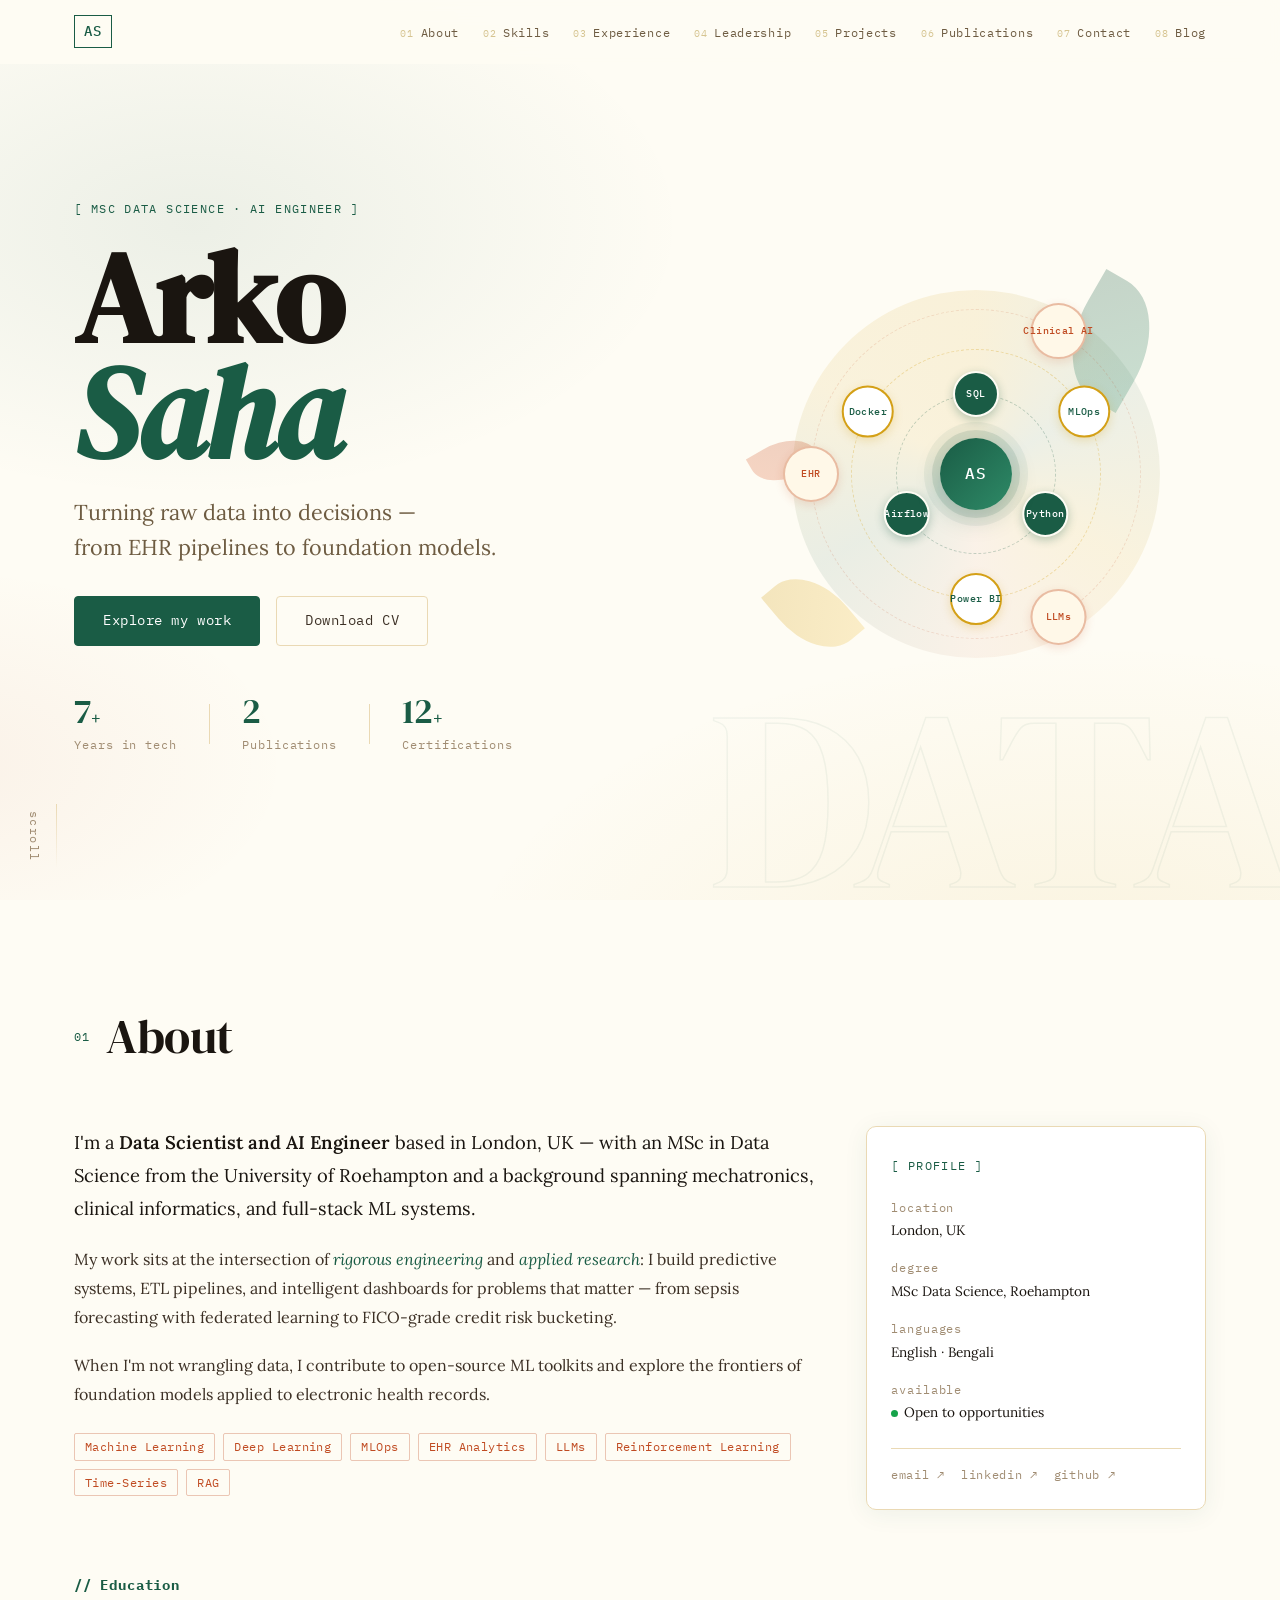
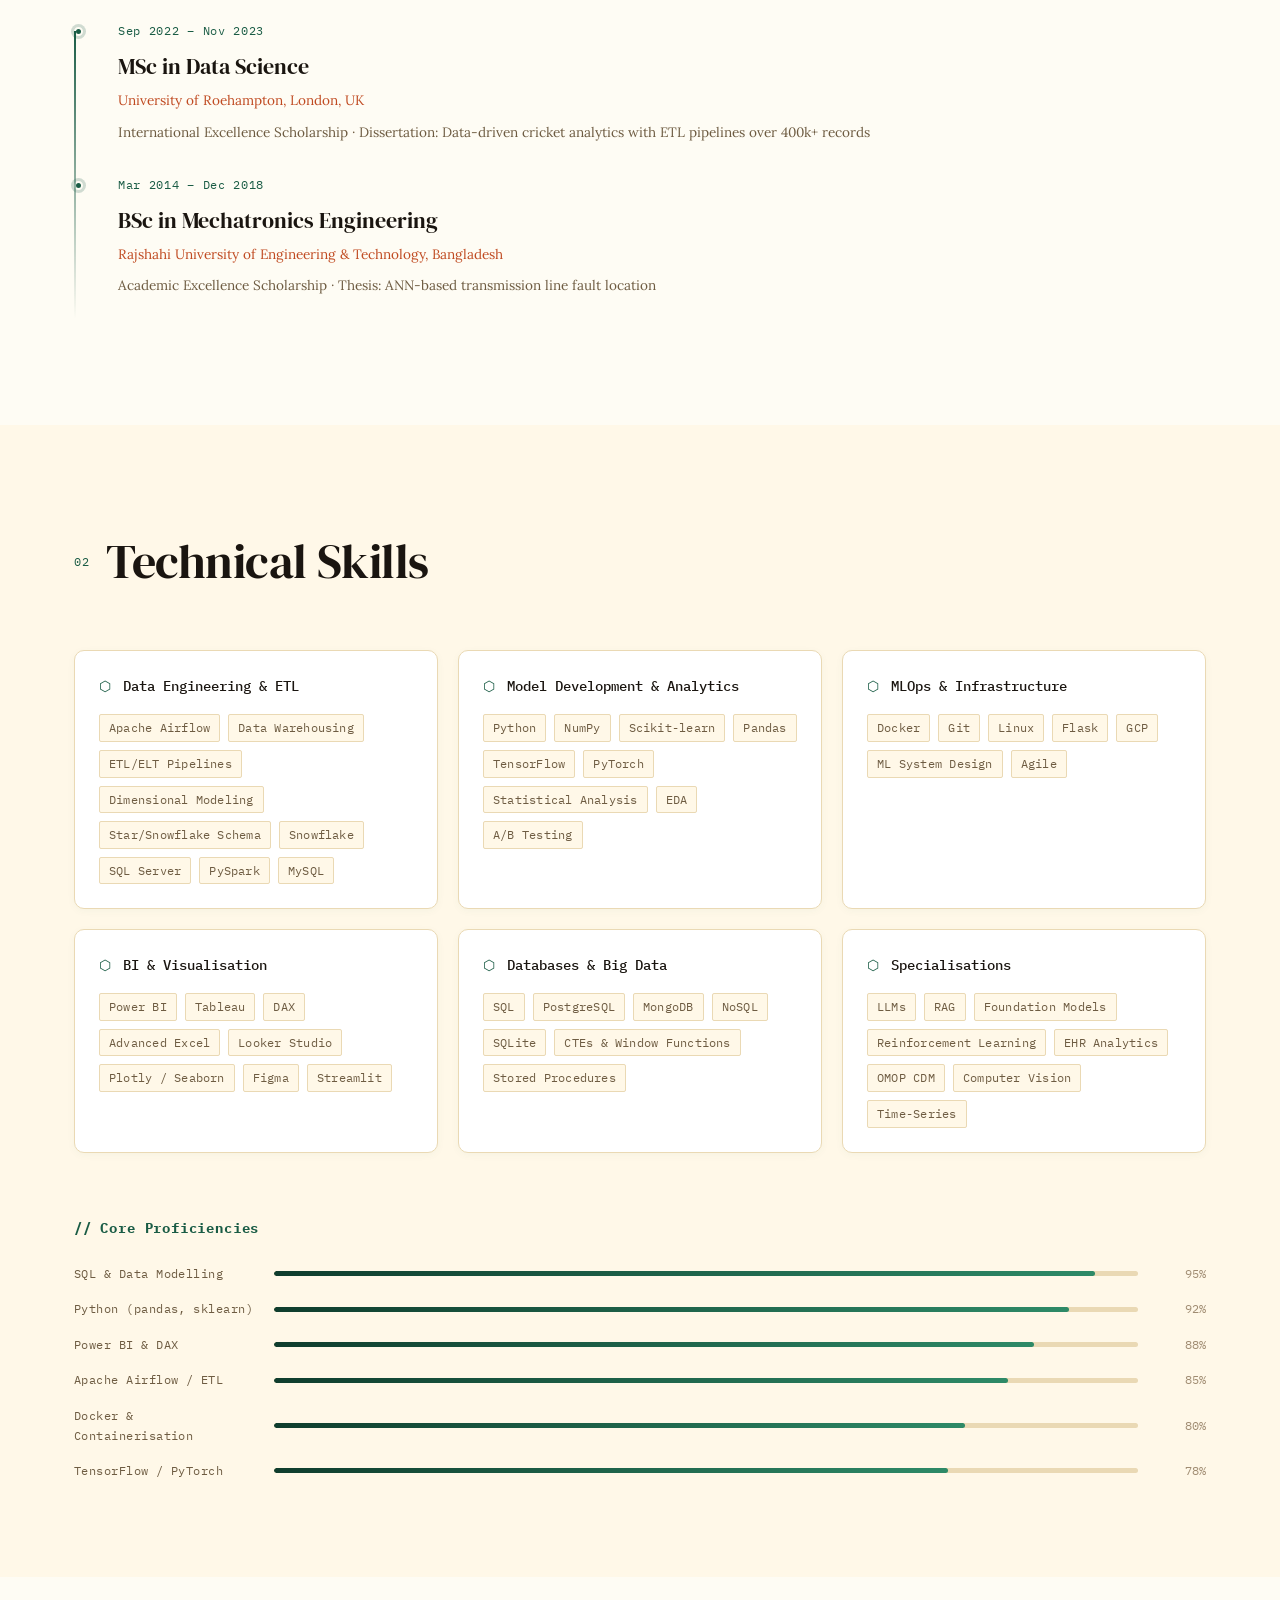
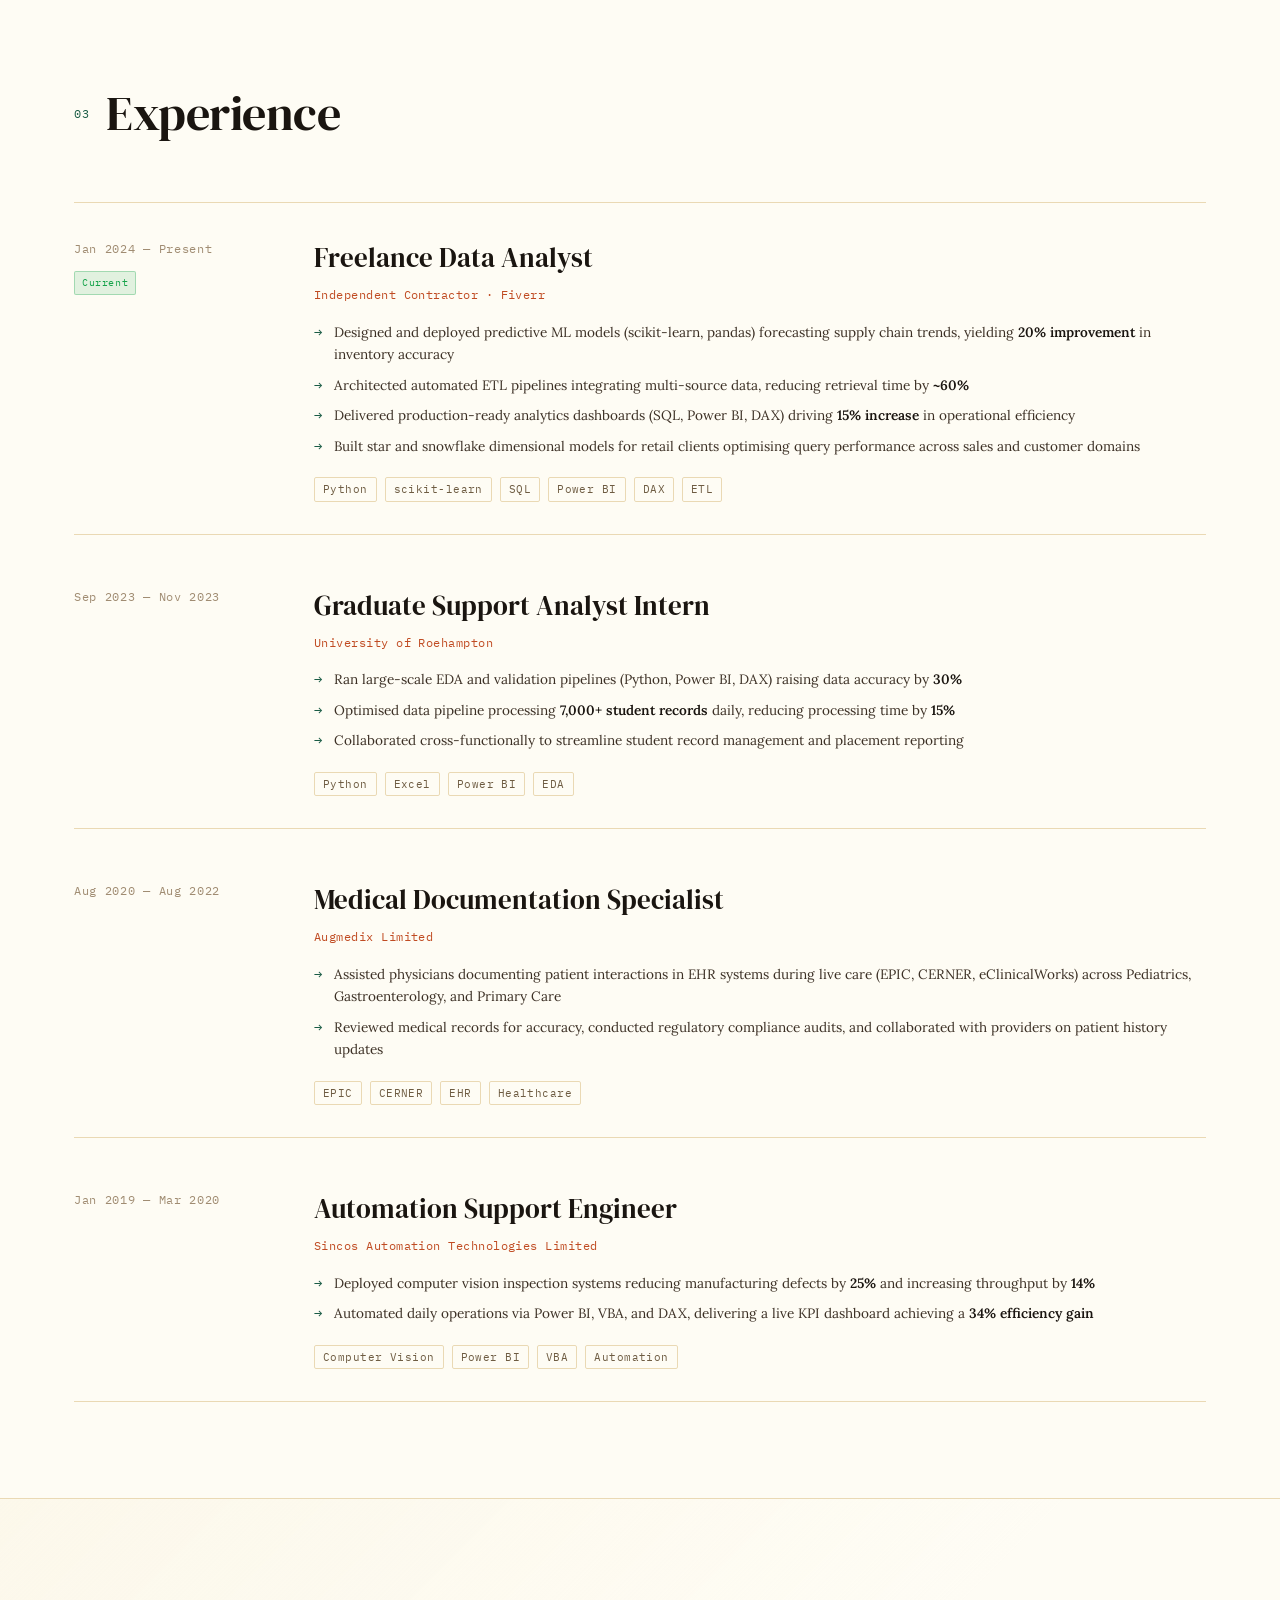
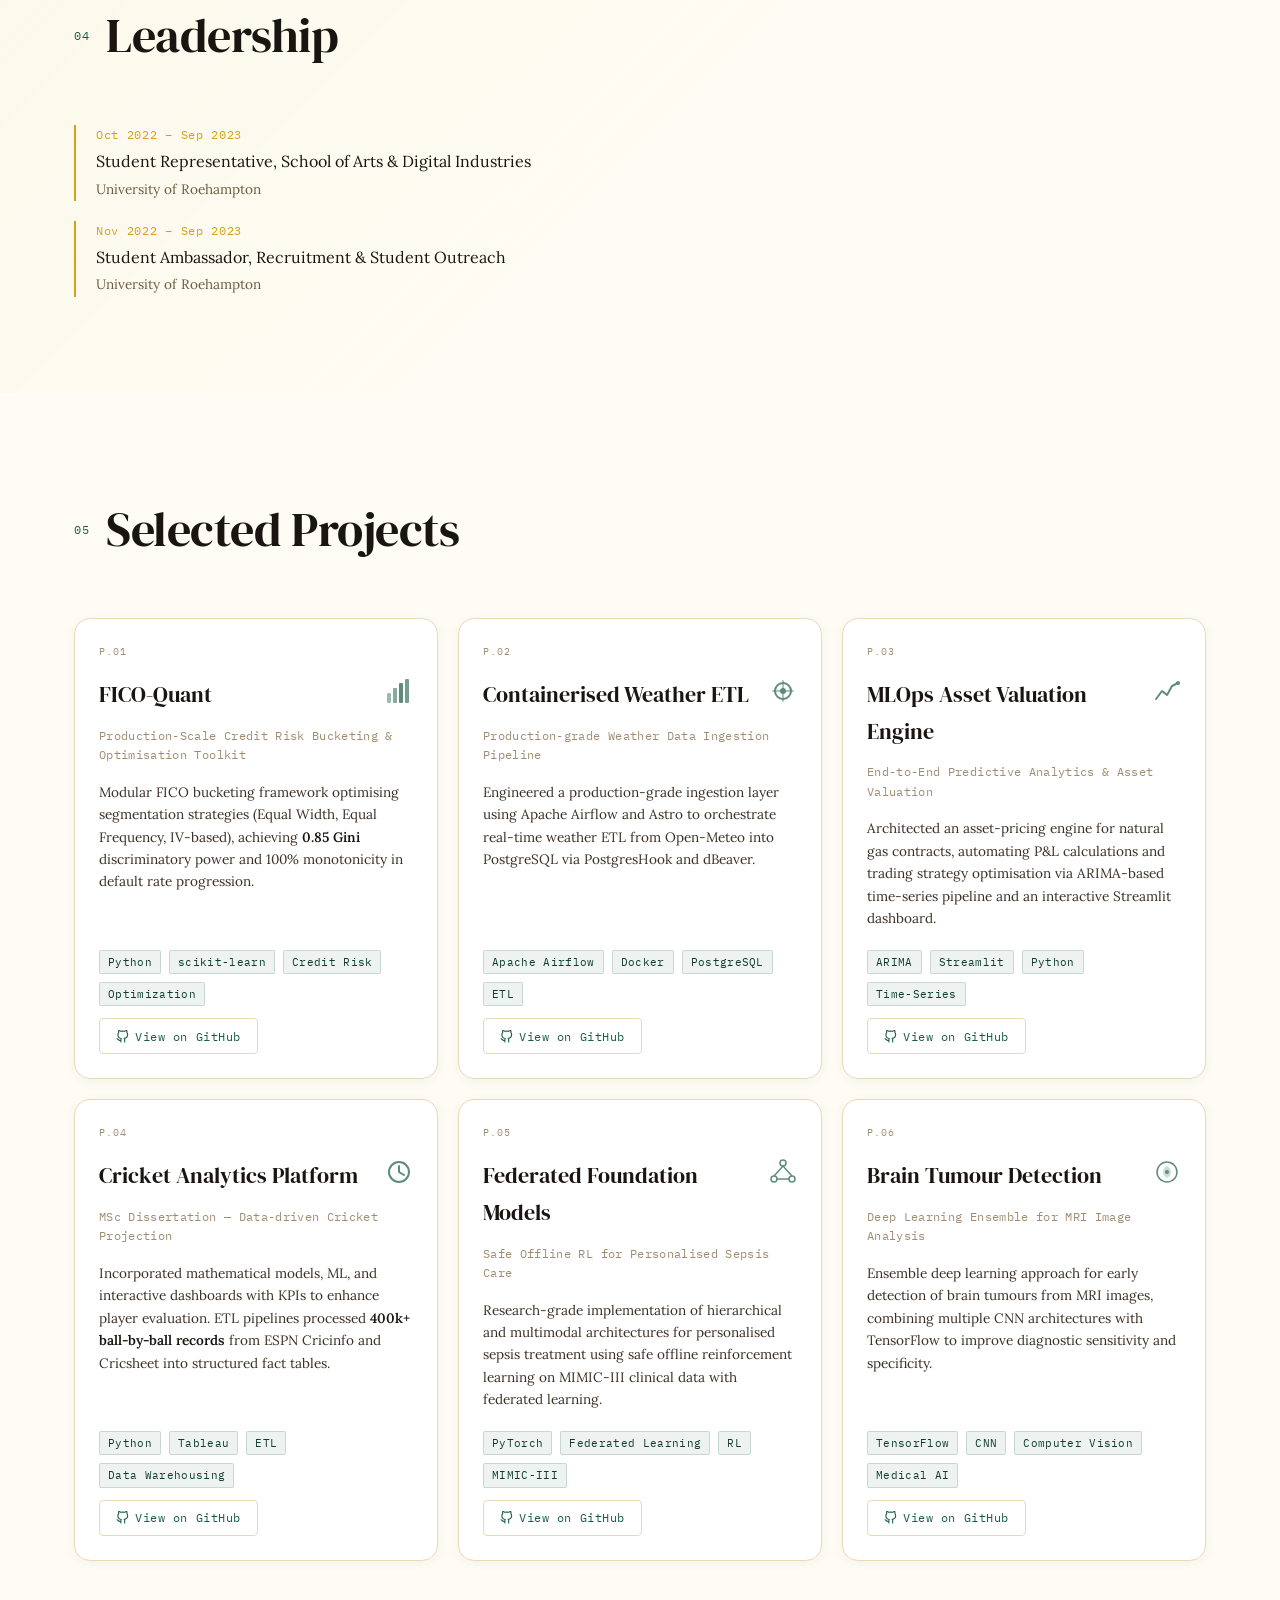
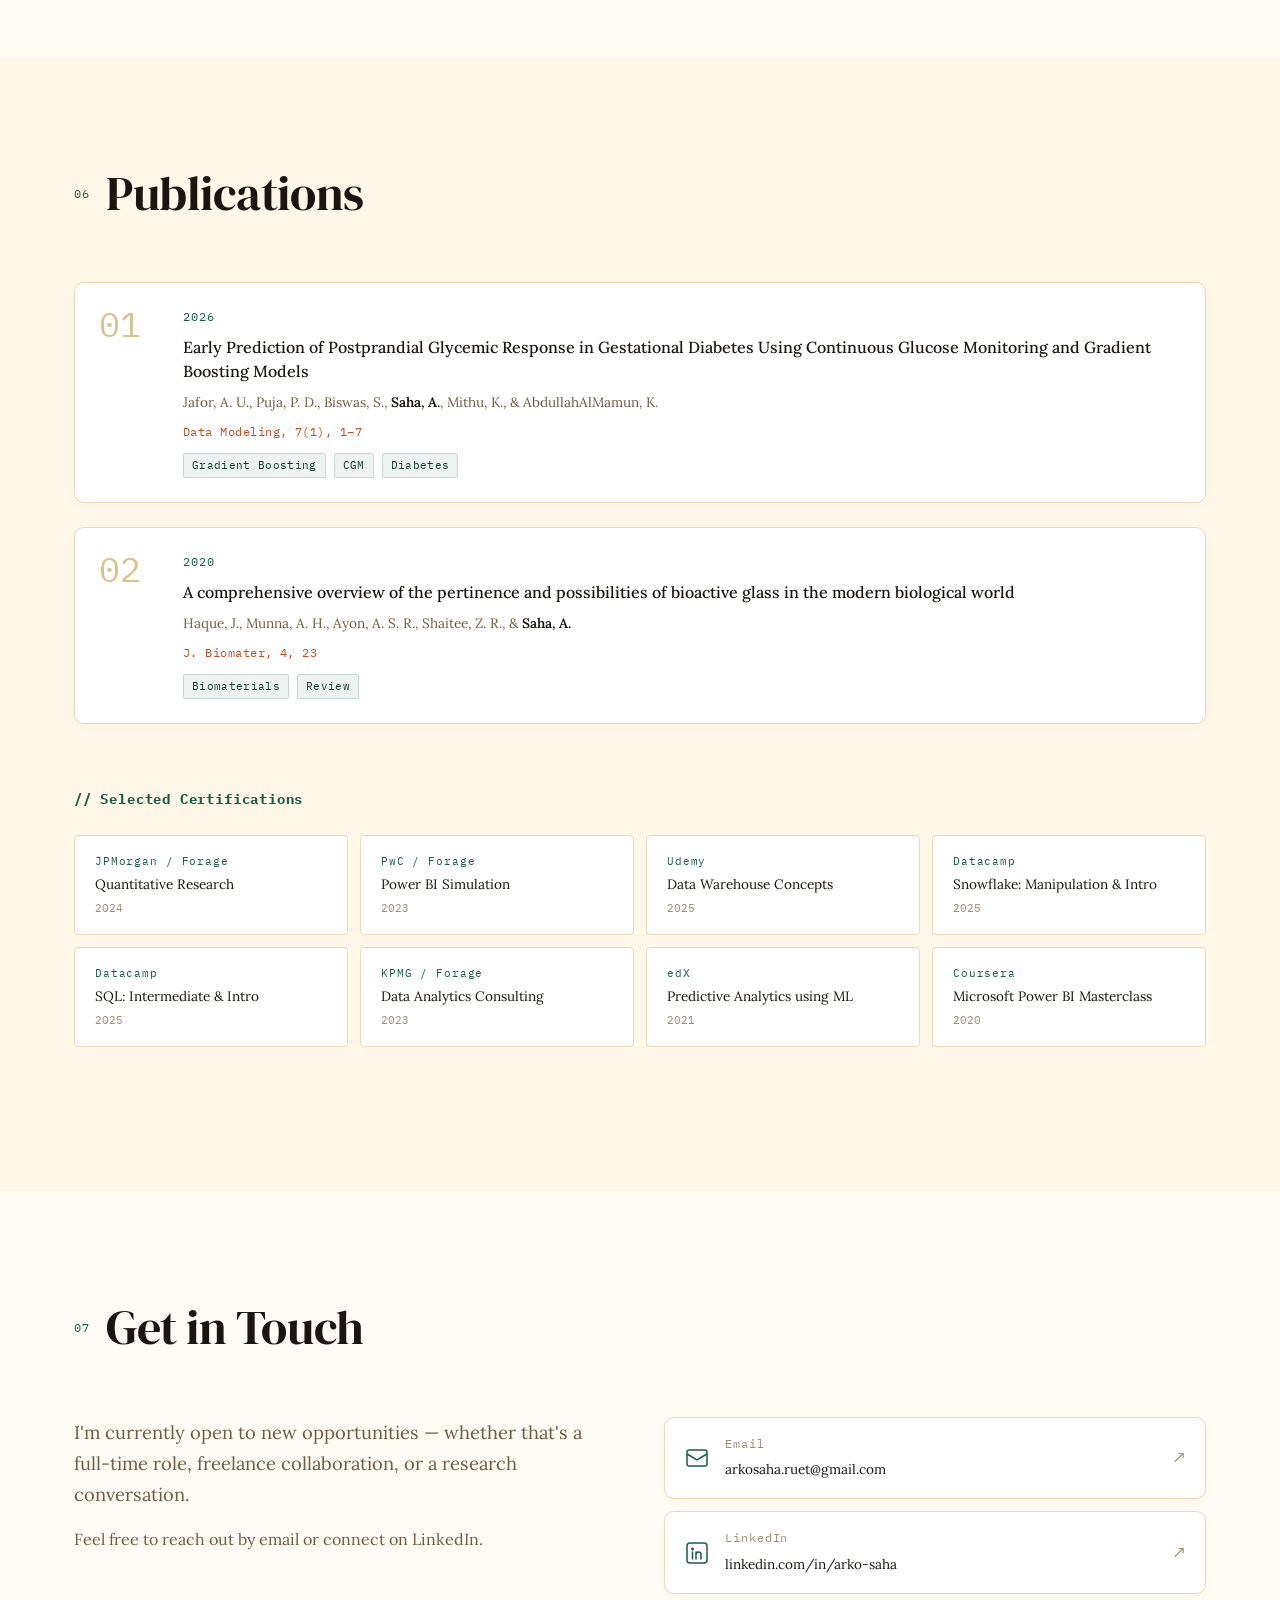
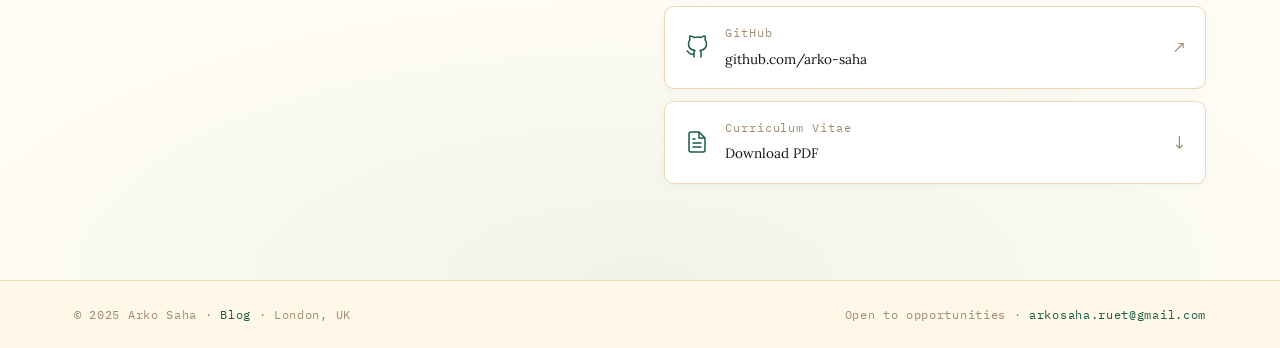
==== index.html @ a5cda3fd "Initial portfolio commit" ====
<!DOCTYPE html>
<html lang="en">
<head>
  <meta charset="UTF-8" />
  <meta name="viewport" content="width=device-width, initial-scale=1.0" />
  <title>Arko Saha — Data Scientist & AI Engineer</title>
  <meta name="description" content="Portfolio of Arko Saha — Data Scientist and AI Engineer specialising in Machine Learning, Deep Learning, Computer Vision, Quantitative Analysis, MLOps, Sports Analytics, and Clinical Data Analytics." />

  <!-- Fonts -->
  <link rel="preconnect" href="https://fonts.googleapis.com" />
  <link rel="preconnect" href="https://fonts.gstatic.com" crossorigin />
  <link href="https://fonts.googleapis.com/css2?family=DM+Serif+Display:ital@0;1&family=IBM+Plex+Mono:wght@300;400;500&family=Lora:ital,wght@0,400;0,500;1,400&display=swap" rel="stylesheet" />

  <link rel="stylesheet" href="style.css" />
</head>
<body>

  <!-- ═══════════════════════════ CURSOR GLOW ═══════════════════════════ -->
  <div class="cursor-glow" id="cursorGlow"></div>

  <!-- ═══════════════════════════ GRID OVERLAY ════════════════════════ -->
  <div class="grid-overlay" aria-hidden="true"></div>

  <!-- ═══════════════════════════ NAV ══════════════════════════════════ -->
  <nav class="nav" id="nav" role="navigation" aria-label="Main navigation">
    <div class="nav-inner">
      <a href="#hero" class="nav-logo" aria-label="Home">
        <span class="nav-logo-monogram">AS</span>
      </a>
      <ul class="nav-links" role="list">
        <li><a href="#about" class="nav-link" data-index="01">About</a></li>
        <li><a href="#skills" class="nav-link" data-index="02">Skills</a></li>
        <li><a href="#experience" class="nav-link" data-index="03">Experience</a></li>
        <li><a href="#leadership" class="nav-link" data-index="04">Leadership</a></li>
        <li><a href="#projects" class="nav-link" data-index="05">Projects</a></li>
        <li><a href="#publications" class="nav-link" data-index="06">Publications</a></li>
        <li><a href="#contact" class="nav-link" data-index="07">Contact</a></li>
        <li><a href="blog.html" class="nav-link" data-index="08">Blog</a></li>
      </ul>
      <button class="nav-toggle" id="navToggle" aria-label="Toggle navigation" aria-expanded="false">
        <span></span><span></span><span></span>
      </button>
    </div>
  </nav>

  <!-- Mobile nav drawer -->
  <div class="nav-drawer" id="navDrawer" aria-hidden="true">
    <ul role="list">
      <li><a href="#about" class="drawer-link">01 — About</a></li>
      <li><a href="#skills" class="drawer-link">02 — Skills</a></li>
      <li><a href="#experience" class="drawer-link">03 — Experience</a></li>
      <li><a href="#leadership" class="drawer-link">04 — Leadership</a></li>
      <li><a href="#projects" class="drawer-link">05 — Projects</a></li>
      <li><a href="#publications" class="drawer-link">06 — Publications</a></li>
      <li><a href="#contact" class="drawer-link">07 — Contact</a></li>
      <li><a href="blog.html" class="drawer-link">08 — Blog</a></li>
    </ul>
  </div>

  <main id="main-content">

    <!-- ═══════════════════════════ HERO ════════════════════════════════ -->
    <section id="hero" class="hero" aria-label="Introduction">
      <div class="hero-bg-text" aria-hidden="true">DATA</div>

      <div class="hero-content">

        <!-- LEFT: text content -->
        <div class="hero-left">
          <div class="hero-label reveal-up" style="animation-delay:.1s">
            <span class="mono label-tag">[ MSc Data Science · AI Engineer ]</span>
          </div>

          <h1 class="hero-name reveal-up" style="animation-delay:.25s">
            Arko<br /><em>Saha</em>
          </h1>

          <p class="hero-tagline reveal-up" style="animation-delay:.4s">
            Turning raw data into decisions &mdash; <br class="br-md"/>
            from EHR pipelines to foundation models.
          </p>

          <div class="hero-cta reveal-up" style="animation-delay:.55s">
            <a href="#about" class="btn btn-primary">Explore my work</a>
            <a href="CV_Arko_Saha.pdf" class="btn btn-ghost" target="_blank" rel="noopener">Download CV</a>
          </div>

          <div class="hero-stats reveal-up" style="animation-delay:.7s" aria-label="Key stats">
            <div class="hero-stat">
              <span class="stat-num" data-target="7">0</span><span class="stat-unit">+</span>
              <span class="stat-label">Years in tech</span>
            </div>
            <div class="hero-stat-divider" aria-hidden="true"></div>
            <div class="hero-stat">
              <span class="stat-num" data-target="2">0</span>
              <span class="stat-label">Publications</span>
            </div>
            <div class="hero-stat-divider" aria-hidden="true"></div>
            <div class="hero-stat">
              <span class="stat-num" data-target="12">0</span><span class="stat-unit">+</span>
              <span class="stat-label">Certifications</span>
            </div>
          </div>
        </div><!-- /hero-left -->

        <!-- RIGHT: solarpunk orbital skill visualization -->
        <div class="hero-visual reveal-up" style="animation-delay:.5s" aria-hidden="true">
          <!-- Organic leaf decorations -->
          <div class="hero-leaf hero-leaf-1"></div>
          <div class="hero-leaf hero-leaf-2"></div>
          <div class="hero-leaf hero-leaf-3"></div>

          <div class="orbital-system">
            <!-- Center -->
            <div class="orbital-center">AS</div>

            <!-- Ring 1: Core tools — green nodes -->
            <div class="orbit-ring orbit-ring-1">
              <!-- Node at 0deg (top) -->
              <div class="orbit-node-wrap" style="transform:rotate(0deg)">
                <div class="orbit-node" style="transform:translate(-23px,-103px) rotate(0deg)">SQL</div>
              </div>
              <!-- Node at 120deg -->
              <div class="orbit-node-wrap" style="transform:rotate(120deg)">
                <div class="orbit-node" style="transform:translate(-23px,-103px) rotate(-120deg)">Python</div>
              </div>
              <!-- Node at 240deg -->
              <div class="orbit-node-wrap" style="transform:rotate(240deg)">
                <div class="orbit-node" style="transform:translate(-23px,-103px) rotate(-240deg)">Airflow</div>
              </div>
            </div>

            <!-- Ring 2: MLOps + BI — gold nodes -->
            <div class="orbit-ring orbit-ring-2">
              <div class="orbit-node-wrap" style="transform:rotate(60deg)">
                <div class="orbit-node" style="transform:translate(-26px,-151px) rotate(-60deg)">MLOps</div>
              </div>
              <div class="orbit-node-wrap" style="transform:rotate(180deg)">
                <div class="orbit-node" style="transform:translate(-26px,-151px) rotate(-180deg)">Power BI</div>
              </div>
              <div class="orbit-node-wrap" style="transform:rotate(300deg)">
                <div class="orbit-node" style="transform:translate(-26px,-151px) rotate(-300deg)">Docker</div>
              </div>
            </div>

            <!-- Ring 3: Specialisms — sienna nodes -->
            <div class="orbit-ring orbit-ring-3">
              <div class="orbit-node-wrap" style="transform:rotate(30deg)">
                <div class="orbit-node" style="transform:translate(-28px,-193px) rotate(-30deg)">Clinical AI</div>
              </div>
              <div class="orbit-node-wrap" style="transform:rotate(150deg)">
                <div class="orbit-node" style="transform:translate(-28px,-193px) rotate(-150deg)">LLMs</div>
              </div>
              <div class="orbit-node-wrap" style="transform:rotate(270deg)">
                <div class="orbit-node" style="transform:translate(-28px,-193px) rotate(-270deg)">EHR</div>
              </div>
            </div>
          </div><!-- /orbital-system -->
        </div><!-- /hero-visual -->

      </div><!-- /hero-content -->

      <div class="hero-scroll-hint" aria-hidden="true">
        <span class="mono">scroll</span>
        <div class="scroll-line"></div>
      </div>
    </section>

    <!-- ═══════════════════════════ ABOUT ═══════════════════════════════ -->
    <section id="about" class="section about-section" aria-labelledby="about-heading">
      <div class="container">
        <div class="section-header">
          <span class="mono section-num">01</span>
          <h2 id="about-heading" class="section-title">About</h2>
          <div class="section-rule" aria-hidden="true"></div>
        </div>

        <div class="about-grid">
          <div class="about-text">
            <p class="about-lead reveal-up">
              I'm a <strong>Data Scientist and AI Engineer</strong> based in London, UK — 
              with an MSc in Data Science from the University of Roehampton and 
              a background spanning mechatronics, clinical informatics, and full-stack ML systems.
            </p>
            <p class="reveal-up" style="animation-delay:.1s">
              My work sits at the intersection of <em>rigorous engineering</em> and 
              <em>applied research</em>: I build predictive systems, ETL pipelines, and 
              intelligent dashboards for problems that matter — from sepsis forecasting 
              with federated learning to FICO-grade credit risk bucketing.
            </p>
            <p class="reveal-up" style="animation-delay:.2s">
              When I'm not wrangling data, I contribute to open-source ML toolkits 
              and explore the frontiers of foundation models applied to electronic health records.
            </p>

            <div class="about-badges reveal-up" style="animation-delay:.3s">
              <span class="badge">Machine Learning</span>
              <span class="badge">Deep Learning</span>
              <span class="badge">MLOps</span>
              <span class="badge">EHR Analytics</span>
              <span class="badge">LLMs</span>
              <span class="badge">Reinforcement Learning</span>
              <span class="badge">Time-Series</span>
              <span class="badge">RAG</span>
            </div>
          </div>

          <div class="about-card reveal-up" style="animation-delay:.15s">
            <div class="about-card-header">
              <span class="mono label-tag">[ profile ]</span>
            </div>
            <ul class="about-details" role="list">
              <li>
                <span class="mono detail-key">location</span>
                <span class="detail-val">London, UK</span>
              </li>
              <li>
                <span class="mono detail-key">degree</span>
                <span class="detail-val">MSc Data Science, Roehampton</span>
              </li>
              <li>
                <span class="mono detail-key">languages</span>
                <span class="detail-val">English · Bengali</span>
              </li>
              <li>
                <span class="mono detail-key">available</span>
                <span class="detail-val available-dot">Open to opportunities</span>
              </li>
            </ul>
            <div class="about-card-links">
              <a href="mailto:arkosaha.ruet@gmail.com" class="card-link mono" aria-label="Email Arko">email ↗</a>
              <a href="https://linkedin.com/in/arko-saha-ds" class="card-link mono" target="_blank" rel="noopener" aria-label="LinkedIn profile">linkedin ↗</a>
              <a href="https://github.com/arko-saha" class="card-link mono" target="_blank" rel="noopener" aria-label="GitHub profile">github ↗</a>
            </div>
          </div>
        </div>

        <!-- Education timeline -->
        <div class="edu-block reveal-up" style="animation-delay:.2s">
          <h3 class="subsection-title mono">// Education</h3>
          <div class="timeline">
            <div class="timeline-item">
              <div class="timeline-dot" aria-hidden="true"></div>
              <div class="timeline-content">
                <span class="timeline-date mono">Sep 2022 – Nov 2023</span>
                <h4 class="timeline-role">MSc in Data Science</h4>
                <p class="timeline-org">University of Roehampton, London, UK</p>
                <p class="timeline-note">International Excellence Scholarship · Dissertation: Data-driven cricket analytics with ETL pipelines over 400k+ records</p>
              </div>
            </div>
            <div class="timeline-item">
              <div class="timeline-dot" aria-hidden="true"></div>
              <div class="timeline-content">
                <span class="timeline-date mono">Mar 2014 – Dec 2018</span>
                <h4 class="timeline-role">BSc in Mechatronics Engineering</h4>
                <p class="timeline-org">Rajshahi University of Engineering & Technology, Bangladesh</p>
                <p class="timeline-note">Academic Excellence Scholarship · Thesis: ANN-based transmission line fault location</p>
              </div>
            </div>
          </div>
        </div>
      </div>
    </section>

    <!-- ═══════════════════════════ SKILLS ══════════════════════════════ -->
    <section id="skills" class="section skills-section" aria-labelledby="skills-heading">
      <div class="container">
        <div class="section-header">
          <span class="mono section-num">02</span>
          <h2 id="skills-heading" class="section-title">Technical Skills</h2>
          <div class="section-rule" aria-hidden="true"></div>
        </div>

        <div class="skills-grid">
          <div class="skill-category reveal-up" style="animation-delay:.05s">
            <h3 class="skill-cat-title">
              <span class="skill-cat-icon" aria-hidden="true">⬡</span>
              Data Engineering & ETL
            </h3>
            <div class="skill-tags">
              <span class="skill-tag">Apache Airflow</span>
              <span class="skill-tag">Data Warehousing</span>
              <span class="skill-tag">ETL/ELT Pipelines</span>
              <span class="skill-tag">Dimensional Modeling</span>
              <span class="skill-tag">Star/Snowflake Schema</span>
              <span class="skill-tag">Snowflake</span>
              <span class="skill-tag">SQL Server</span>
              <span class="skill-tag">PySpark</span>
              <span class="skill-tag">MySQL</span>
            </div>
          </div>

          <div class="skill-category reveal-up" style="animation-delay:.1s">
            <h3 class="skill-cat-title">
              <span class="skill-cat-icon" aria-hidden="true">⬡</span>
              Model Development & Analytics
            </h3>
            <div class="skill-tags">
              <span class="skill-tag">Python</span>
              <span class="skill-tag">NumPy</span>
              <span class="skill-tag">Scikit-learn</span>
              <span class="skill-tag">Pandas</span>
              <span class="skill-tag">TensorFlow</span>
              <span class="skill-tag">PyTorch</span>
              <span class="skill-tag">Statistical Analysis</span>
              <span class="skill-tag">EDA</span>
              <span class="skill-tag">A/B Testing</span>
            </div>
          </div>

          <div class="skill-category reveal-up" style="animation-delay:.15s">
            <h3 class="skill-cat-title">
              <span class="skill-cat-icon" aria-hidden="true">⬡</span>
              MLOps & Infrastructure
            </h3>
            <div class="skill-tags">
              <span class="skill-tag">Docker</span>
              <span class="skill-tag">Git</span>
              <span class="skill-tag">Linux</span>
              <span class="skill-tag">Flask</span>
              <span class="skill-tag">GCP</span>
              <span class="skill-tag">ML System Design</span>
              <span class="skill-tag">Agile</span>
            </div>
          </div>

          <div class="skill-category reveal-up" style="animation-delay:.2s">
            <h3 class="skill-cat-title">
              <span class="skill-cat-icon" aria-hidden="true">⬡</span>
              BI & Visualisation
            </h3>
            <div class="skill-tags">
              <span class="skill-tag">Power BI</span>
              <span class="skill-tag">Tableau</span>
              <span class="skill-tag">DAX</span>
              <span class="skill-tag">Advanced Excel</span>
              <span class="skill-tag">Looker Studio</span>
              <span class="skill-tag">Plotly / Seaborn</span>
              <span class="skill-tag">Figma</span>
              <span class="skill-tag">Streamlit</span>
            </div>
          </div>

          <div class="skill-category reveal-up" style="animation-delay:.25s">
            <h3 class="skill-cat-title">
              <span class="skill-cat-icon" aria-hidden="true">⬡</span>
              Databases & Big Data
            </h3>
            <div class="skill-tags">
              <span class="skill-tag">SQL</span>
              <span class="skill-tag">PostgreSQL</span>
              <span class="skill-tag">MongoDB</span>
              <span class="skill-tag">NoSQL</span>
              <span class="skill-tag">SQLite</span>
              <span class="skill-tag">CTEs & Window Functions</span>
              <span class="skill-tag">Stored Procedures</span>
            </div>
          </div>

          <div class="skill-category reveal-up" style="animation-delay:.3s">
            <h3 class="skill-cat-title">
              <span class="skill-cat-icon" aria-hidden="true">⬡</span>
              Specialisations
            </h3>
            <div class="skill-tags">
              <span class="skill-tag">LLMs</span>
              <span class="skill-tag">RAG</span>
              <span class="skill-tag">Foundation Models</span>
              <span class="skill-tag">Reinforcement Learning</span>
              <span class="skill-tag">EHR Analytics</span>
              <span class="skill-tag">OMOP CDM</span>
              <span class="skill-tag">Computer Vision</span>
              <span class="skill-tag">Time-Series</span>
            </div>
          </div>
        </div>

        <!-- Proficiency bars -->
        <div class="proficiency-block reveal-up" style="animation-delay:.2s">
          <h3 class="subsection-title mono">// Core Proficiencies</h3>
          <div class="bars">
            <div class="bar-row">
              <span class="bar-label mono">SQL &amp; Data Modelling</span>
              <div class="bar-track" role="progressbar" aria-valuenow="95" aria-valuemin="0" aria-valuemax="100" aria-label="SQL proficiency 95%">
                <div class="bar-fill" data-width="95"></div>
              </div>
              <span class="bar-pct mono">95%</span>
            </div>
            <div class="bar-row">
              <span class="bar-label mono">Python (pandas, sklearn)</span>
              <div class="bar-track" role="progressbar" aria-valuenow="92" aria-valuemin="0" aria-valuemax="100" aria-label="Python proficiency 92%">
                <div class="bar-fill" data-width="92"></div>
              </div>
              <span class="bar-pct mono">92%</span>
            </div>
            <div class="bar-row">
              <span class="bar-label mono">Power BI &amp; DAX</span>
              <div class="bar-track" role="progressbar" aria-valuenow="88" aria-valuemin="0" aria-valuemax="100" aria-label="Power BI proficiency 88%">
                <div class="bar-fill" data-width="88"></div>
              </div>
              <span class="bar-pct mono">88%</span>
            </div>
            <div class="bar-row">
              <span class="bar-label mono">Apache Airflow / ETL</span>
              <div class="bar-track" role="progressbar" aria-valuenow="85" aria-valuemin="0" aria-valuemax="100" aria-label="Apache Airflow proficiency 85%">
                <div class="bar-fill" data-width="85"></div>
              </div>
              <span class="bar-pct mono">85%</span>
            </div>
            <div class="bar-row">
              <span class="bar-label mono">Docker &amp; Containerisation</span>
              <div class="bar-track" role="progressbar" aria-valuenow="80" aria-valuemin="0" aria-valuemax="100" aria-label="Docker proficiency 80%">
                <div class="bar-fill" data-width="80"></div>
              </div>
              <span class="bar-pct mono">80%</span>
            </div>
            <div class="bar-row">
              <span class="bar-label mono">TensorFlow / PyTorch</span>
              <div class="bar-track" role="progressbar" aria-valuenow="78" aria-valuemin="0" aria-valuemax="100" aria-label="TensorFlow/PyTorch proficiency 78%">
                <div class="bar-fill" data-width="78"></div>
              </div>
              <span class="bar-pct mono">78%</span>
            </div>
          </div>
        </div>
      </div>
    </section>

    <!-- ═══════════════════════════ EXPERIENCE ══════════════════════════ -->
    <section id="experience" class="section experience-section" aria-labelledby="experience-heading">
      <div class="container">
        <div class="section-header">
          <span class="mono section-num">03</span>
          <h2 id="experience-heading" class="section-title">Experience</h2>
          <div class="section-rule" aria-hidden="true"></div>
        </div>

        <div class="exp-timeline">

          <article class="exp-item reveal-up" style="animation-delay:.05s">
            <div class="exp-meta">
              <span class="exp-date mono">Jan 2024 — Present</span>
              <span class="exp-badge current">Current</span>
            </div>
            <div class="exp-body">
              <h3 class="exp-role">Freelance Data Analyst</h3>
              <p class="exp-org">Independent Contractor · Fiverr</p>
              <ul class="exp-bullets" role="list">
                <li>Designed and deployed predictive ML models (scikit-learn, pandas) forecasting supply chain trends, yielding <strong>20% improvement</strong> in inventory accuracy</li>
                <li>Architected automated ETL pipelines integrating multi-source data, reducing retrieval time by <strong>~60%</strong></li>
                <li>Delivered production-ready analytics dashboards (SQL, Power BI, DAX) driving <strong>15% increase</strong> in operational efficiency</li>
                <li>Built star and snowflake dimensional models for retail clients optimising query performance across sales and customer domains</li>
              </ul>
              <div class="exp-tags">
                <span class="exp-tag">Python</span>
                <span class="exp-tag">scikit-learn</span>
                <span class="exp-tag">SQL</span>
                <span class="exp-tag">Power BI</span>
                <span class="exp-tag">DAX</span>
                <span class="exp-tag">ETL</span>
              </div>
            </div>
          </article>

          <article class="exp-item reveal-up" style="animation-delay:.1s">
            <div class="exp-meta">
              <span class="exp-date mono">Sep 2023 — Nov 2023</span>
            </div>
            <div class="exp-body">
              <h3 class="exp-role">Graduate Support Analyst Intern</h3>
              <p class="exp-org">University of Roehampton</p>
              <ul class="exp-bullets" role="list">
                <li>Ran large-scale EDA and validation pipelines (Python, Power BI, DAX) raising data accuracy by <strong>30%</strong></li>
                <li>Optimised data pipeline processing <strong>7,000+ student records</strong> daily, reducing processing time by <strong>15%</strong></li>
                <li>Collaborated cross-functionally to streamline student record management and placement reporting</li>
              </ul>
              <div class="exp-tags">
                <span class="exp-tag">Python</span>
                <span class="exp-tag">Excel</span>
                <span class="exp-tag">Power BI</span>
                <span class="exp-tag">EDA</span>
              </div>
            </div>
          </article>

          <article class="exp-item reveal-up" style="animation-delay:.15s">
            <div class="exp-meta">
              <span class="exp-date mono">Aug 2020 — Aug 2022</span>
            </div>
            <div class="exp-body">
              <h3 class="exp-role">Medical Documentation Specialist</h3>
              <p class="exp-org">Augmedix Limited</p>
              <ul class="exp-bullets" role="list">
                <li>Assisted physicians documenting patient interactions in EHR systems during live care (EPIC, CERNER, eClinicalWorks) across Pediatrics, Gastroenterology, and Primary Care</li>
                <li>Reviewed medical records for accuracy, conducted regulatory compliance audits, and collaborated with providers on patient history updates</li>
              </ul>
              <div class="exp-tags">
                <span class="exp-tag">EPIC</span>
                <span class="exp-tag">CERNER</span>
                <span class="exp-tag">EHR</span>
                <span class="exp-tag">Healthcare</span>
              </div>
            </div>
          </article>

          <article class="exp-item reveal-up" style="animation-delay:.2s">
            <div class="exp-meta">
              <span class="exp-date mono">Jan 2019 — Mar 2020</span>
            </div>
            <div class="exp-body">
              <h3 class="exp-role">Automation Support Engineer</h3>
              <p class="exp-org">Sincos Automation Technologies Limited</p>
              <ul class="exp-bullets" role="list">
                <li>Deployed computer vision inspection systems reducing manufacturing defects by <strong>25%</strong> and increasing throughput by <strong>14%</strong></li>
                <li>Automated daily operations via Power BI, VBA, and DAX, delivering a live KPI dashboard achieving a <strong>34% efficiency gain</strong></li>
              </ul>
              <div class="exp-tags">
                <span class="exp-tag">Computer Vision</span>
                <span class="exp-tag">Power BI</span>
                <span class="exp-tag">VBA</span>
                <span class="exp-tag">Automation</span>
              </div>
            </div>
          </article>

        </div>
      </div>
    </section>

    <!-- ═══════════════════════════ LEADERSHIP ══════════════════════════ -->
    <section id="leadership" class="section leadership-section" aria-labelledby="leadership-heading">
      <div class="container">
        <div class="section-header">
          <span class="mono section-num">04</span>
          <h2 id="leadership-heading" class="section-title">Leadership</h2>
          <div class="section-rule" aria-hidden="true"></div>
        </div>

        <div class="leadership-items">
          <div class="leadership-item reveal-up" style="animation-delay:.05s">
            <span class="mono ldr-date">Oct 2022 – Sep 2023</span>
            <p class="ldr-role">Student Representative, School of Arts &amp; Digital Industries</p>
            <p class="ldr-org">University of Roehampton</p>
          </div>
          <div class="leadership-item reveal-up" style="animation-delay:.15s">
            <span class="mono ldr-date">Nov 2022 – Sep 2023</span>
            <p class="ldr-role">Student Ambassador, Recruitment &amp; Student Outreach</p>
            <p class="ldr-org">University of Roehampton</p>
          </div>
        </div>
      </div>
    </section>

    <!-- ═══════════════════════════ PROJECTS ════════════════════════════ -->
    <section id="projects" class="section projects-section" aria-labelledby="projects-heading">
      <div class="container">
        <div class="section-header">
          <span class="mono section-num">05</span>
          <h2 id="projects-heading" class="section-title">Selected Projects</h2>
          <div class="section-rule" aria-hidden="true"></div>
        </div>

        <div class="projects-grid">

          <article class="project-card reveal-up" style="animation-delay:.05s">
            <div class="project-card-inner">
              <div class="project-num mono">P.01</div>
              <div class="project-top">
                <h3 class="project-title">FICO-Quant</h3>
                <div class="project-icon" aria-hidden="true">
                  <svg width="28" height="28" viewBox="0 0 28 28" fill="none" xmlns="http://www.w3.org/2000/svg">
                    <rect x="2" y="16" width="4" height="10" rx="1" fill="currentColor" opacity=".6"/>
                    <rect x="8" y="11" width="4" height="15" rx="1" fill="currentColor" opacity=".75"/>
                    <rect x="14" y="6" width="4" height="20" rx="1" fill="currentColor"/>
                    <rect x="20" y="2" width="4" height="24" rx="1" fill="currentColor" opacity=".85"/>
                  </svg>
                </div>
              </div>
              <p class="project-subtitle">Production-Scale Credit Risk Bucketing & Optimisation Toolkit</p>
              <p class="project-desc">Modular FICO bucketing framework optimising segmentation strategies (Equal Width, Equal Frequency, IV-based), achieving <strong>0.85 Gini</strong> discriminatory power and 100% monotonicity in default rate progression.</p>
              <div class="project-footer">
                <div class="project-tags">
                  <span class="ptag">Python</span>
                  <span class="ptag">scikit-learn</span>
                  <span class="ptag">Credit Risk</span>
                  <span class="ptag">Optimization</span>
                </div>
                <a href="https://github.com/arko-saha/FICO-Score-Bucket" target="_blank" rel="noopener" class="btn-project" aria-label="View FICO-Quant on GitHub">
                  <svg width="13" height="13" viewBox="0 0 24 24" fill="none" stroke="currentColor" stroke-width="2" stroke-linecap="round" stroke-linejoin="round"><path d="M9 19c-5 1.5-5-2.5-7-3m14 6v-3.87a3.37 3.37 0 0 0-.94-2.61c3.14-.35 6.44-1.54 6.44-7A5.44 5.44 0 0 0 20 4.77 5.07 5.07 0 0 0 19.91 1S18.73.65 16 2.48a13.38 13.38 0 0 0-7 0C6.27.65 5.09 1 5.09 1A5.07 5.07 0 0 0 5 4.77a5.44 5.44 0 0 0-1.5 3.78c0 5.42 3.3 6.61 6.44 7A3.37 3.37 0 0 0 9 18.13V22"/></svg>
                  View on GitHub
                </a>
              </div>
            </div>
          </article>

          <article class="project-card reveal-up" style="animation-delay:.12s">
            <div class="project-card-inner">
              <div class="project-num mono">P.02</div>
              <div class="project-top">
                <h3 class="project-title">Containerised Weather ETL</h3>
                <div class="project-icon" aria-hidden="true">
                  <svg width="28" height="28" viewBox="0 0 28 28" fill="none" xmlns="http://www.w3.org/2000/svg">
                    <path d="M14 4 L14 24 M4 14 L24 14" stroke="currentColor" stroke-width="2" stroke-linecap="round" opacity=".5"/>
                    <circle cx="14" cy="14" r="8" stroke="currentColor" stroke-width="2"/>
                    <circle cx="14" cy="14" r="3" fill="currentColor"/>
                  </svg>
                </div>
              </div>
              <p class="project-subtitle">Production-grade Weather Data Ingestion Pipeline</p>
              <p class="project-desc">Engineered a production-grade ingestion layer using Apache Airflow and Astro to orchestrate real-time weather ETL from Open-Meteo into PostgreSQL via PostgresHook and dBeaver.</p>
              <div class="project-footer">
                <div class="project-tags">
                  <span class="ptag">Apache Airflow</span>
                  <span class="ptag">Docker</span>
                  <span class="ptag">PostgreSQL</span>
                  <span class="ptag">ETL</span>
                </div>
                <a href="https://github.com/arko-saha/Building-End-To-End-ETL-Pipeline-For-Weather-Monitoring-Using-AirFlow-And-Astro" target="_blank" rel="noopener" class="btn-project" aria-label="View Weather ETL on GitHub">
                  <svg width="13" height="13" viewBox="0 0 24 24" fill="none" stroke="currentColor" stroke-width="2" stroke-linecap="round" stroke-linejoin="round"><path d="M9 19c-5 1.5-5-2.5-7-3m14 6v-3.87a3.37 3.37 0 0 0-.94-2.61c3.14-.35 6.44-1.54 6.44-7A5.44 5.44 0 0 0 20 4.77 5.07 5.07 0 0 0 19.91 1S18.73.65 16 2.48a13.38 13.38 0 0 0-7 0C6.27.65 5.09 1 5.09 1A5.07 5.07 0 0 0 5 4.77a5.44 5.44 0 0 0-1.5 3.78c0 5.42 3.3 6.61 6.44 7A3.37 3.37 0 0 0 9 18.13V22"/></svg>
                  View on GitHub
                </a>
              </div>
            </div>
          </article>

          <article class="project-card reveal-up" style="animation-delay:.19s">
            <div class="project-card-inner">
              <div class="project-num mono">P.03</div>
              <div class="project-top">
                <h3 class="project-title">MLOps Asset Valuation Engine</h3>
                <div class="project-icon" aria-hidden="true">
                  <svg width="28" height="28" viewBox="0 0 28 28" fill="none" xmlns="http://www.w3.org/2000/svg">
                    <polyline points="3,22 9,14 14,18 19,9 25,6" stroke="currentColor" stroke-width="2" stroke-linecap="round" stroke-linejoin="round" fill="none"/>
                    <circle cx="25" cy="6" r="2" fill="currentColor"/>
                  </svg>
                </div>
              </div>
              <p class="project-subtitle">End-to-End Predictive Analytics & Asset Valuation</p>
              <p class="project-desc">Architected an asset-pricing engine for natural gas contracts, automating P&L calculations and trading strategy optimisation via ARIMA-based time-series pipeline and an interactive Streamlit dashboard.</p>
              <div class="project-footer">
                <div class="project-tags">
                  <span class="ptag">ARIMA</span>
                  <span class="ptag">Streamlit</span>
                  <span class="ptag">Python</span>
                  <span class="ptag">Time-Series</span>
                </div>
                <a href="https://github.com/arko-saha/Prototype-Pricing-Model" target="_blank" rel="noopener" class="btn-project" aria-label="View MLOps Asset Valuation on GitHub">
                  <svg width="13" height="13" viewBox="0 0 24 24" fill="none" stroke="currentColor" stroke-width="2" stroke-linecap="round" stroke-linejoin="round"><path d="M9 19c-5 1.5-5-2.5-7-3m14 6v-3.87a3.37 3.37 0 0 0-.94-2.61c3.14-.35 6.44-1.54 6.44-7A5.44 5.44 0 0 0 20 4.77 5.07 5.07 0 0 0 19.91 1S18.73.65 16 2.48a13.38 13.38 0 0 0-7 0C6.27.65 5.09 1 5.09 1A5.07 5.07 0 0 0 5 4.77a5.44 5.44 0 0 0-1.5 3.78c0 5.42 3.3 6.61 6.44 7A3.37 3.37 0 0 0 9 18.13V22"/></svg>
                  View on GitHub
                </a>
              </div>
            </div>
          </article>

          <article class="project-card reveal-up" style="animation-delay:.26s">
            <div class="project-card-inner">
              <div class="project-num mono">P.04</div>
              <div class="project-top">
                <h3 class="project-title">Cricket Analytics Platform</h3>
                <div class="project-icon" aria-hidden="true">
                  <svg width="28" height="28" viewBox="0 0 28 28" fill="none" xmlns="http://www.w3.org/2000/svg">
                    <circle cx="14" cy="14" r="10" stroke="currentColor" stroke-width="2"/>
                    <path d="M14 8 L14 14 L19 17" stroke="currentColor" stroke-width="2" stroke-linecap="round"/>
                  </svg>
                </div>
              </div>
              <p class="project-subtitle">MSc Dissertation — Data-driven Cricket Projection</p>
              <p class="project-desc">Incorporated mathematical models, ML, and interactive dashboards with KPIs to enhance player evaluation. ETL pipelines processed <strong>400k+ ball-by-ball records</strong> from ESPN Cricinfo and Cricsheet into structured fact tables.</p>
              <div class="project-footer">
                <div class="project-tags">
                  <span class="ptag">Python</span>
                  <span class="ptag">Tableau</span>
                  <span class="ptag">ETL</span>
                  <span class="ptag">Data Warehousing</span>
                </div>
                <a href="https://github.com/arko-saha/Beyond-Instinct-Data-driven-Cricket-Projection" target="_blank" rel="noopener" class="btn-project" aria-label="View Cricket Analytics on GitHub">
                  <svg width="13" height="13" viewBox="0 0 24 24" fill="none" stroke="currentColor" stroke-width="2" stroke-linecap="round" stroke-linejoin="round"><path d="M9 19c-5 1.5-5-2.5-7-3m14 6v-3.87a3.37 3.37 0 0 0-.94-2.61c3.14-.35 6.44-1.54 6.44-7A5.44 5.44 0 0 0 20 4.77 5.07 5.07 0 0 0 19.91 1S18.73.65 16 2.48a13.38 13.38 0 0 0-7 0C6.27.65 5.09 1 5.09 1A5.07 5.07 0 0 0 5 4.77a5.44 5.44 0 0 0-1.5 3.78c0 5.42 3.3 6.61 6.44 7A3.37 3.37 0 0 0 9 18.13V22"/></svg>
                  View on GitHub
                </a>
              </div>
            </div>
          </article>

          <article class="project-card reveal-up" style="animation-delay:.33s">
            <div class="project-card-inner">
              <div class="project-num mono">P.05</div>
              <div class="project-top">
                <h3 class="project-title">Federated Foundation Models</h3>
                <div class="project-icon" aria-hidden="true">
                  <svg width="28" height="28" viewBox="0 0 28 28" fill="none" xmlns="http://www.w3.org/2000/svg">
                    <circle cx="14" cy="5" r="3" stroke="currentColor" stroke-width="1.5"/>
                    <circle cx="5" cy="21" r="3" stroke="currentColor" stroke-width="1.5"/>
                    <circle cx="23" cy="21" r="3" stroke="currentColor" stroke-width="1.5"/>
                    <line x1="14" y1="8" x2="5" y2="18" stroke="currentColor" stroke-width="1.5"/>
                    <line x1="14" y1="8" x2="23" y2="18" stroke="currentColor" stroke-width="1.5"/>
                    <line x1="8" y1="21" x2="20" y2="21" stroke="currentColor" stroke-width="1.5"/>
                  </svg>
                </div>
              </div>
              <p class="project-subtitle">Safe Offline RL for Personalised Sepsis Care</p>
              <p class="project-desc">Research-grade implementation of hierarchical and multimodal architectures for personalised sepsis treatment using safe offline reinforcement learning on MIMIC-III clinical data with federated learning.</p>
              <div class="project-footer">
                <div class="project-tags">
                  <span class="ptag">PyTorch</span>
                  <span class="ptag">Federated Learning</span>
                  <span class="ptag">RL</span>
                  <span class="ptag">MIMIC-III</span>
                </div>
                <a href="https://github.com/arko-saha/Clinical-Intelligence-MIMIC-III" target="_blank" rel="noopener" class="btn-project" aria-label="View Federated Foundation Models on GitHub">
                  <svg width="13" height="13" viewBox="0 0 24 24" fill="none" stroke="currentColor" stroke-width="2" stroke-linecap="round" stroke-linejoin="round"><path d="M9 19c-5 1.5-5-2.5-7-3m14 6v-3.87a3.37 3.37 0 0 0-.94-2.61c3.14-.35 6.44-1.54 6.44-7A5.44 5.44 0 0 0 20 4.77 5.07 5.07 0 0 0 19.91 1S18.73.65 16 2.48a13.38 13.38 0 0 0-7 0C6.27.65 5.09 1 5.09 1A5.07 5.07 0 0 0 5 4.77a5.44 5.44 0 0 0-1.5 3.78c0 5.42 3.3 6.61 6.44 7A3.37 3.37 0 0 0 9 18.13V22"/></svg>
                  View on GitHub
                </a>
              </div>
            </div>
          </article>

          <article class="project-card reveal-up" style="animation-delay:.4s">
            <div class="project-card-inner">
              <div class="project-num mono">P.06</div>
              <div class="project-top">
                <h3 class="project-title">Brain Tumour Detection</h3>
                <div class="project-icon" aria-hidden="true">
                  <svg width="28" height="28" viewBox="0 0 28 28" fill="none" xmlns="http://www.w3.org/2000/svg">
                    <path d="M14 4 C8.5 4 4 8.5 4 14 C4 19.5 8.5 24 14 24 C19.5 24 24 19.5 24 14 C24 8.5 19.5 4 14 4Z" stroke="currentColor" stroke-width="1.5"/>
                    <path d="M14 8 C14 8 10 10 10 14 C10 18 14 20 14 20 C14 20 18 18 18 14 C18 10 14 8 14 8Z" fill="currentColor" opacity=".3"/>
                    <circle cx="14" cy="14" r="2" fill="currentColor"/>
                  </svg>
                </div>
              </div>
              <p class="project-subtitle">Deep Learning Ensemble for MRI Image Analysis</p>
              <p class="project-desc">Ensemble deep learning approach for early detection of brain tumours from MRI images, combining multiple CNN architectures with TensorFlow to improve diagnostic sensitivity and specificity.</p>
              <div class="project-footer">
                <div class="project-tags">
                  <span class="ptag">TensorFlow</span>
                  <span class="ptag">CNN</span>
                  <span class="ptag">Computer Vision</span>
                  <span class="ptag">Medical AI</span>
                </div>
                <a href="https://github.com/arko-saha/NeuroScan-AI" target="_blank" rel="noopener" class="btn-project" aria-label="View Brain Tumour Detection on GitHub">
                  <svg width="13" height="13" viewBox="0 0 24 24" fill="none" stroke="currentColor" stroke-width="2" stroke-linecap="round" stroke-linejoin="round"><path d="M9 19c-5 1.5-5-2.5-7-3m14 6v-3.87a3.37 3.37 0 0 0-.94-2.61c3.14-.35 6.44-1.54 6.44-7A5.44 5.44 0 0 0 20 4.77 5.07 5.07 0 0 0 19.91 1S18.73.65 16 2.48a13.38 13.38 0 0 0-7 0C6.27.65 5.09 1 5.09 1A5.07 5.07 0 0 0 5 4.77a5.44 5.44 0 0 0-1.5 3.78c0 5.42 3.3 6.61 6.44 7A3.37 3.37 0 0 0 9 18.13V22"/></svg>
                  View on GitHub
                </a>
              </div>
            </div>
          </article>

        </div>
      </div>
    </section>

    <!-- ═══════════════════════════ PUBLICATIONS ═════════════════════════ -->
    <section id="publications" class="section publications-section" aria-labelledby="pubs-heading">
      <div class="container">
        <div class="section-header">
          <span class="mono section-num">06</span>
          <h2 id="pubs-heading" class="section-title">Publications</h2>
          <div class="section-rule" aria-hidden="true"></div>
        </div>

        <div class="pubs-grid">
          <article class="pub-card reveal-up" style="animation-delay:.05s">
            <div class="pub-num mono">01</div>
            <div class="pub-body">
              <span class="pub-year mono">2026</span>
              <h3 class="pub-title">Early Prediction of Postprandial Glycemic Response in Gestational Diabetes Using Continuous Glucose Monitoring and Gradient Boosting Models</h3>
              <p class="pub-authors">Jafor, A. U., Puja, P. D., Biswas, S., <strong>Saha, A.</strong>, Mithu, K., & AbdullahAlMamun, K.</p>
              <p class="pub-journal mono">Data Modeling, 7(1), 1–7</p>
              <div class="pub-tags">
                <span class="ptag">Gradient Boosting</span>
                <span class="ptag">CGM</span>
                <span class="ptag">Diabetes</span>
              </div>
            </div>
          </article>

          <article class="pub-card reveal-up" style="animation-delay:.12s">
            <div class="pub-num mono">02</div>
            <div class="pub-body">
              <span class="pub-year mono">2020</span>
              <h3 class="pub-title">A comprehensive overview of the pertinence and possibilities of bioactive glass in the modern biological world</h3>
              <p class="pub-authors">Haque, J., Munna, A. H., Ayon, A. S. R., Shaitee, Z. R., & <strong>Saha, A.</strong></p>
              <p class="pub-journal mono">J. Biomater, 4, 23</p>
              <div class="pub-tags">
                <span class="ptag">Biomaterials</span>
                <span class="ptag">Review</span>
              </div>
            </div>
          </article>
        </div>

        <!-- Certifications -->
        <div class="certs-block reveal-up" style="animation-delay:.2s">
          <h3 class="subsection-title mono">// Selected Certifications</h3>
          <div class="certs-grid">
            <div class="cert-item">
              <span class="cert-issuer mono">JPMorgan / Forage</span>
              <span class="cert-name">Quantitative Research</span>
              <span class="cert-year mono">2024</span>
            </div>
            <div class="cert-item">
              <span class="cert-issuer mono">PwC / Forage</span>
              <span class="cert-name">Power BI Simulation</span>
              <span class="cert-year mono">2023</span>
            </div>
            <div class="cert-item">
              <span class="cert-issuer mono">Udemy</span>
              <span class="cert-name">Data Warehouse Concepts</span>
              <span class="cert-year mono">2025</span>
            </div>
            <div class="cert-item">
              <span class="cert-issuer mono">Datacamp</span>
              <span class="cert-name">Snowflake: Manipulation & Intro</span>
              <span class="cert-year mono">2025</span>
            </div>
            <div class="cert-item">
              <span class="cert-issuer mono">Datacamp</span>
              <span class="cert-name">SQL: Intermediate & Intro</span>
              <span class="cert-year mono">2025</span>
            </div>
            <div class="cert-item">
              <span class="cert-issuer mono">KPMG / Forage</span>
              <span class="cert-name">Data Analytics Consulting</span>
              <span class="cert-year mono">2023</span>
            </div>
            <div class="cert-item">
              <span class="cert-issuer mono">edX</span>
              <span class="cert-name">Predictive Analytics using ML</span>
              <span class="cert-year mono">2021</span>
            </div>
            <div class="cert-item">
              <span class="cert-issuer mono">Coursera</span>
              <span class="cert-name">Microsoft Power BI Masterclass</span>
              <span class="cert-year mono">2020</span>
            </div>
          </div>
        </div>

      </div>
    </section>

    <!-- ═══════════════════════════ CONTACT ═════════════════════════════ -->
    <section id="contact" class="section contact-section" aria-labelledby="contact-heading">
      <div class="container">
        <div class="section-header">
          <span class="mono section-num">07</span>
          <h2 id="contact-heading" class="section-title">Get in Touch</h2>
          <div class="section-rule" aria-hidden="true"></div>
        </div>

        <div class="contact-grid">
          <div class="contact-text reveal-up">
            <p class="contact-lead">
              I'm currently open to new opportunities — whether that's a full-time role, 
              freelance collaboration, or a research conversation.
            </p>
            <p>Feel free to reach out by email or connect on LinkedIn.</p>
          </div>

          <div class="contact-links reveal-up" style="animation-delay:.1s">
            <a href="mailto:arkosaha.ruet@gmail.com" class="contact-link-card" id="contact-email">
              <div class="clc-icon" aria-hidden="true">
                <svg width="24" height="24" viewBox="0 0 24 24" fill="none" xmlns="http://www.w3.org/2000/svg">
                  <rect x="2" y="4" width="20" height="16" rx="2" stroke="currentColor" stroke-width="1.5"/>
                  <path d="M2 8 L12 14 L22 8" stroke="currentColor" stroke-width="1.5"/>
                </svg>
              </div>
              <div class="clc-body">
                <span class="clc-label mono">Email</span>
                <span class="clc-value">arkosaha.ruet@gmail.com</span>
              </div>
              <span class="clc-arrow" aria-hidden="true">↗</span>
            </a>

            <a href="https://linkedin.com/in/arko-saha-ds" class="contact-link-card" id="contact-linkedin" target="_blank" rel="noopener">
              <div class="clc-icon" aria-hidden="true">
                <svg width="24" height="24" viewBox="0 0 24 24" fill="none" xmlns="http://www.w3.org/2000/svg">
                  <rect x="2" y="2" width="20" height="20" rx="3" stroke="currentColor" stroke-width="1.5"/>
                  <circle cx="7.5" cy="8" r="1.5" fill="currentColor"/>
                  <line x1="7.5" y1="11" x2="7.5" y2="18" stroke="currentColor" stroke-width="1.5" stroke-linecap="round"/>
                  <path d="M11 11 V18 M11 13.5 C11 12 12 11 13.5 11 C15 11 16 12 16 13.5 V18" stroke="currentColor" stroke-width="1.5" stroke-linecap="round"/>
                </svg>
              </div>
              <div class="clc-body">
                <span class="clc-label mono">LinkedIn</span>
                <span class="clc-value">linkedin.com/in/arko-saha</span>
              </div>
              <span class="clc-arrow" aria-hidden="true">↗</span>
            </a>

            <a href="https://github.com/arko-saha" class="contact-link-card" id="contact-github" target="_blank" rel="noopener">
              <div class="clc-icon" aria-hidden="true">
                <svg width="24" height="24" viewBox="0 0 24 24" fill="none" xmlns="http://www.w3.org/2000/svg">
                  <path d="M9 19c-5 1.5-5-2.5-7-3m14 6v-3.87a3.37 3.37 0 0 0-.94-2.61c3.14-.35 6.44-1.54 6.44-7A5.44 5.44 0 0 0 20 4.77 5.07 5.07 0 0 0 19.91 1S18.73.65 16 2.48a13.38 13.38 0 0 0-7 0C6.27.65 5.09 1 5.09 1A5.07 5.07 0 0 0 5 4.77a5.44 5.44 0 0 0-1.5 3.78c0 5.42 3.3 6.61 6.44 7A3.37 3.37 0 0 0 9 18.13V22" stroke="currentColor" stroke-width="1.5" stroke-linecap="round" stroke-linejoin="round"/>
                </svg>
              </div>
              <div class="clc-body">
                <span class="clc-label mono">GitHub</span>
                <span class="clc-value">github.com/arko-saha</span>
              </div>
              <span class="clc-arrow" aria-hidden="true">↗</span>
            </a>

            <a href="CV_Arko_Saha.pdf" class="contact-link-card" id="contact-cv" target="_blank" rel="noopener">
              <div class="clc-icon" aria-hidden="true">
                <svg width="24" height="24" viewBox="0 0 24 24" fill="none" xmlns="http://www.w3.org/2000/svg">
                  <path d="M14 2H6a2 2 0 0 0-2 2v16a2 2 0 0 0 2 2h12a2 2 0 0 0 2-2V8z" stroke="currentColor" stroke-width="1.5"/>
                  <polyline points="14 2 14 8 20 8" stroke="currentColor" stroke-width="1.5"/>
                  <line x1="16" y1="13" x2="8" y2="13" stroke="currentColor" stroke-width="1.5" stroke-linecap="round"/>
                  <line x1="16" y1="17" x2="8" y2="17" stroke="currentColor" stroke-width="1.5" stroke-linecap="round"/>
                  <line x1="10" y1="9" x2="8" y2="9" stroke="currentColor" stroke-width="1.5" stroke-linecap="round"/>
                </svg>
              </div>
              <div class="clc-body">
                <span class="clc-label mono">Curriculum Vitae</span>
                <span class="clc-value">Download PDF</span>
              </div>
              <span class="clc-arrow" aria-hidden="true">↓</span>
            </a>
          </div>
        </div>
      </div>
    </section>

  </main>

  <!-- ═══════════════════════════ FOOTER ══════════════════════════════ -->
  <footer class="footer" role="contentinfo">
    <div class="container footer-inner">
      <p class="mono footer-copy">© 2025 Arko Saha · <a href="blog.html">Blog</a> · London, UK</p>
      <p class="mono footer-right">Open to opportunities · <a href="mailto:arkosaha.ruet@gmail.com" style="color:var(--forest)">arkosaha.ruet@gmail.com</a></p>
    </div>
  </footer>

  <script src="script.js"></script>
</body>
</html>
---- style.css ----
/* ═══════════════════════════════════════════════════════════════════
   ARKO SAHA PORTFOLIO — "Warm Manuscript" Design System
   Bright, warm, jolly — cream + forest green + burnt sienna
   Typography: DM Serif Display × IBM Plex Mono × Lora (unchanged)
   ═══════════════════════════════════════════════════════════════════ */

/* ─── Design Tokens ──────────────────────────────────────────────── */
:root {
  /* Backgrounds — warm ivory / parchment */
  --bg-0:    #FEFCF4;   /* main background */
  --bg-1:    #FFF8E8;   /* card background */
  --bg-2:    #FFF2D4;   /* elevated surface */
  --bg-3:    #EAD9B4;   /* border / divider */
  --bg-4:    #D6C490;   /* subtle highlight */

  /* Brand colours */
  --forest:  #1A5C45;   /* primary — deep forest green */
  --forest-d:#0F3D2D;   /* darker */
  --forest-l:#2E8A67;   /* lighter hover */
  --sienna:  #C04B22;   /* accent — burnt sienna / terracotta */
  --sienna-l:#E06030;   /* lighter sienna */
  --sky:     #2470A0;   /* link / secondary */

  /* Text */
  --text-0:  #1A1510;   /* near-black warm */
  --text-1:  #3C3025;   /* body text */
  --text-2:  #6E5C42;   /* muted */
  --text-3:  #A08C72;   /* very muted */

  /* Legacy aliases used in old selectors */
  --amber:   var(--forest);
  --amber-d: var(--forest-d);
  --amber-l: var(--forest-l);
  --teal:    var(--sienna);
  --rose:    #B83030;
  --ink-0:   var(--bg-0);
  --ink-1:   var(--bg-1);
  --ink-2:   var(--bg-2);
  --ink-3:   var(--bg-3);
  --ink-4:   var(--bg-4);

  /* Typography */
  --font-serif: 'DM Serif Display', Georgia, serif;
  --font-mono:  'IBM Plex Mono', 'Courier New', monospace;
  --font-body:  'Lora', Georgia, serif;

  /* Scale */
  --text-xs:   0.72rem;
  --text-sm:   0.85rem;
  --text-base: 1rem;
  --text-lg:   1.15rem;
  --text-xl:   1.35rem;
  --text-2xl:  1.7rem;
  --text-3xl:  2.2rem;
  --text-4xl:  3rem;
  --text-hero: clamp(4rem, 10vw, 8.5rem);

  /* Spacing */
  --sp-1: 0.25rem;  --sp-2: 0.5rem;   --sp-3: 0.75rem;
  --sp-4: 1rem;     --sp-5: 1.25rem;  --sp-6: 1.5rem;
  --sp-8: 2rem;     --sp-10: 2.5rem;  --sp-12: 3rem;
  --sp-16: 4rem;    --sp-20: 5rem;    --sp-24: 6rem;

  /* Radii */
  --r-sm: 4px;  --r-md: 10px;  --r-lg: 16px;

  /* Transitions */
  --ease-out: cubic-bezier(0.16, 1, 0.3, 1);
  --dur-fast: 150ms;
  --dur-mid:  280ms;
  --dur-slow: 500ms;

  --nav-h: 64px;
}

/* ─── Reset & Base ────────────────────────────────────────────────── */
*, *::before, *::after { box-sizing: border-box; margin: 0; padding: 0; }

html { scroll-behavior: smooth; font-size: 16px; }

body {
  background: var(--bg-0);
  color: var(--text-1);
  font-family: var(--font-body);
  font-size: var(--text-base);
  line-height: 1.7;
  overflow-x: hidden;
}

::selection { background: var(--forest); color: #fff; }

:focus-visible {
  outline: 2px solid var(--forest);
  outline-offset: 3px;
  border-radius: var(--r-sm);
}

img, svg { display: block; max-width: 100%; }
a { color: inherit; text-decoration: none; }
ul { list-style: none; }
strong { color: var(--text-0); font-weight: 600; }
em { color: var(--forest); font-style: italic; }
.mono { font-family: var(--font-mono); }

/* ─── Solarpunk extras ────────────────────────────────────────────── */
:root {
  --gold:  #D4A017;   /* solarpunk gold */
  --gold-l:#F0C040;   /* light gold */
  --leaf:  #4A7C59;   /* leaf green */
}

/* ─── Grid Overlay — warm linen texture ─────────────────────────── */
.grid-overlay {
  position: fixed;
  inset: 0;
  pointer-events: none;
  z-index: 0;
  background-image:
    linear-gradient(rgba(26, 92, 69, 0.03) 1px, transparent 1px),
    linear-gradient(90deg, rgba(26, 92, 69, 0.03) 1px, transparent 1px);
  background-size: 48px 48px;
}

/* ─── Cursor Glow ─────────────────────────────────────────────────── */
.cursor-glow {
  position: fixed;
  width: 520px;
  height: 520px;
  border-radius: 50%;
  pointer-events: none;
  z-index: 0;
  background: radial-gradient(circle, rgba(26, 92, 69, 0.09) 0%, transparent 70%);
  transform: translate(-50%, -50%);
  transition: opacity var(--dur-mid) var(--ease-out);
  mix-blend-mode: multiply;
}

/* ─── Scroll reveal ──────────────────────────────────────────────── */
.reveal-up {
  opacity: 0;
  transform: translateY(28px);
  transition: opacity var(--dur-slow) var(--ease-out), transform var(--dur-slow) var(--ease-out);
}
.reveal-up.in-view { opacity: 1; transform: translateY(0); }

/* ─── Container ───────────────────────────────────────────────────── */
.container { max-width: 1180px; margin: 0 auto; padding: 0 var(--sp-6); }

/* ─── Typography utilities ─────────────────────────────────────────── */
.label-tag {
  font-size: var(--text-xs);
  letter-spacing: .12em;
  text-transform: uppercase;
  color: var(--forest);
}

/* ─── Buttons ────────────────────────────────────────────────────── */
.btn {
  display: inline-flex;
  align-items: center;
  gap: var(--sp-2);
  padding: .75rem 1.75rem;
  font-family: var(--font-mono);
  font-size: var(--text-sm);
  letter-spacing: .04em;
  border-radius: var(--r-sm);
  border: 1.5px solid transparent;
  cursor: pointer;
  transition:
    background var(--dur-fast) var(--ease-out),
    border-color var(--dur-fast) var(--ease-out),
    color var(--dur-fast) var(--ease-out),
    transform var(--dur-fast) var(--ease-out),
    box-shadow var(--dur-fast) var(--ease-out);
}
.btn:active { transform: translateY(1px); }

.btn-primary {
  background: var(--forest);
  color: #fff;
  border-color: var(--forest);
}
.btn-primary:hover {
  background: var(--forest-l);
  border-color: var(--forest-l);
  box-shadow: 0 4px 20px rgba(26, 92, 69, 0.35);
}

.btn-ghost {
  background: transparent;
  color: var(--text-1);
  border-color: var(--bg-3);
}
.btn-ghost:hover {
  border-color: var(--forest);
  color: var(--forest);
}

/* Project CTA button */
.btn-project {
  display: inline-flex;
  align-items: center;
  gap: 6px;
  padding: .45rem 1rem;
  font-family: var(--font-mono);
  font-size: .72rem;
  letter-spacing: .05em;
  border-radius: var(--r-sm);
  border: 1.5px solid var(--bg-3);
  color: var(--forest);
  background: transparent;
  cursor: pointer;
  transition:
    background var(--dur-fast) var(--ease-out),
    border-color var(--dur-fast) var(--ease-out),
    box-shadow var(--dur-fast) var(--ease-out),
    transform var(--dur-fast) var(--ease-out);
}
.btn-project:hover {
  background: var(--forest);
  border-color: var(--forest);
  color: #fff;
  box-shadow: 0 3px 12px rgba(26, 92, 69, 0.3);
  transform: translateY(-1px);
}
.btn-project svg { flex-shrink: 0; }


/* ═══════════════════════════════════════════════════════════════════
   NAV
   ═══════════════════════════════════════════════════════════════════ */
.nav {
  position: fixed;
  top: 0; left: 0; right: 0;
  z-index: 100;
  height: var(--nav-h);
  background: rgba(254, 252, 244, 0.92);
  border-bottom: 1px solid transparent;
  backdrop-filter: blur(14px);
  -webkit-backdrop-filter: blur(14px);
  transition: border-color var(--dur-mid) var(--ease-out);
}
.nav.scrolled { border-bottom-color: var(--bg-3); }

.nav-inner {
  display: flex;
  align-items: center;
  justify-content: space-between;
  height: 100%;
  max-width: 1180px;
  margin: 0 auto;
  padding: 0 var(--sp-6);
}

.nav-logo { display: flex; align-items: center; gap: var(--sp-2); }
.nav-logo-monogram {
  font-family: var(--font-mono);
  font-size: var(--text-sm);
  font-weight: 500;
  color: var(--forest);
  border: 1.5px solid var(--forest);
  padding: 4px 9px;
  letter-spacing: .08em;
  transition: box-shadow var(--dur-fast) var(--ease-out), background var(--dur-fast);
}
.nav-logo:hover .nav-logo-monogram {
  background: var(--forest);
  color: #fff;
  box-shadow: 0 2px 12px rgba(26, 92, 69, 0.4);
}

.nav-links { display: flex; align-items: center; gap: var(--sp-6); }
.nav-link {
  font-family: var(--font-mono);
  font-size: var(--text-xs);
  letter-spacing: .06em;
  color: var(--text-2);
  position: relative;
  transition: color var(--dur-fast) var(--ease-out);
}
.nav-link::before { content: attr(data-index) ' '; color: var(--bg-4); font-size: .65rem; }
.nav-link::after {
  content: '';
  position: absolute;
  bottom: -3px; left: 0;
  width: 0; height: 1.5px;
  background: var(--forest);
  transition: width var(--dur-mid) var(--ease-out);
}
.nav-link:hover { color: var(--forest); }
.nav-link:hover::after { width: 100%; }

.nav-toggle {
  display: none;
  flex-direction: column;
  gap: 5px;
  background: none;
  border: none;
  cursor: pointer;
  padding: var(--sp-2);
}
.nav-toggle span {
  display: block;
  width: 22px;
  height: 1.5px;
  background: var(--text-1);
  transition: transform var(--dur-mid) var(--ease-out), opacity var(--dur-mid);
}
.nav-toggle[aria-expanded="true"] span:nth-child(1) { transform: translateY(6.5px) rotate(45deg); }
.nav-toggle[aria-expanded="true"] span:nth-child(2) { opacity: 0; }
.nav-toggle[aria-expanded="true"] span:nth-child(3) { transform: translateY(-6.5px) rotate(-45deg); }

/* Mobile drawer */
.nav-drawer {
  display: none;
  position: fixed;
  top: var(--nav-h); left: 0; right: 0; bottom: 0;
  background: rgba(254, 252, 244, 0.98);
  z-index: 99;
  padding: var(--sp-8) var(--sp-6);
  opacity: 0;
  transform: translateY(-8px);
  transition: opacity var(--dur-mid) var(--ease-out), transform var(--dur-mid) var(--ease-out);
  pointer-events: none;
  backdrop-filter: blur(20px);
}
.nav-drawer.open { opacity: 1; transform: translateY(0); pointer-events: auto; }
.drawer-link {
  display: block;
  font-family: var(--font-mono);
  font-size: var(--text-xl);
  color: var(--text-1);
  padding: var(--sp-4) 0;
  border-bottom: 1px solid var(--bg-3);
  transition: color var(--dur-fast) var(--ease-out), padding-left var(--dur-mid) var(--ease-out);
}
.drawer-link:hover { color: var(--forest); padding-left: var(--sp-4); }

/* ═══════════════════════════════════════════════════════════════════
   HERO
   ═══════════════════════════════════════════════════════════════════ */
.hero {
  position: relative;
  min-height: 100dvh;
  display: flex;
  align-items: center;
  padding-top: var(--nav-h);
  overflow: hidden;
  /* solarpunk: warm sunburst gradient */
  background:
    radial-gradient(ellipse 90% 70% at 85% 110%, rgba(212,160,23,.1) 0%, transparent 55%),
    radial-gradient(ellipse 70% 55% at 15% 25%, rgba(26,92,69,.08) 0%, transparent 55%),
    radial-gradient(ellipse 50% 40% at -5% 85%, rgba(192,75,34,.06) 0%, transparent 55%),
    var(--bg-0);
}

.hero-bg-text {
  position: absolute;
  bottom: -0.1em;
  right: -0.05em;
  font-family: var(--font-serif);
  font-size: clamp(8rem, 20vw, 22rem);
  font-weight: 400;
  color: transparent;
  -webkit-text-stroke: 1.5px rgba(26, 92, 69, 0.055);
  letter-spacing: -0.02em;
  line-height: 1;
  user-select: none;
  pointer-events: none;
  z-index: 0;
}

/* Two-column hero layout */
.hero-content {
  position: relative;
  z-index: 1;
  display: grid;
  grid-template-columns: 1fr 460px;
  gap: var(--sp-12);
  align-items: center;
  max-width: 1180px;
  margin: 0 auto;
  width: 100%;
  padding: var(--sp-16) var(--sp-6) var(--sp-20);
}

.hero-left { display: flex; flex-direction: column; }

.hero-label { margin-bottom: var(--sp-5); }

.hero-name {
  font-family: var(--font-serif);
  font-size: var(--text-hero);
  line-height: .9;
  letter-spacing: -0.02em;
  color: var(--text-0);
  margin-bottom: var(--sp-6);
}
.hero-name em { color: var(--forest); font-style: italic; }

.hero-tagline {
  font-family: var(--font-body);
  font-size: clamp(var(--text-base), 2.2vw, var(--text-xl));
  color: var(--text-2);
  line-height: 1.6;
  max-width: 520px;
  margin-bottom: var(--sp-8);
}

.hero-cta { display: flex; gap: var(--sp-4); flex-wrap: wrap; margin-bottom: var(--sp-12); }

/* Stats */
.hero-stats { display: flex; align-items: center; gap: var(--sp-8); flex-wrap: wrap; }
.hero-stat { text-align: left; }
.stat-num { font-family: var(--font-serif); font-size: var(--text-3xl); color: var(--forest); line-height: 1; }
.stat-unit { font-family: var(--font-mono); font-size: var(--text-base); color: var(--forest); }
.stat-label { display: block; font-family: var(--font-mono); font-size: var(--text-xs); color: var(--text-3); letter-spacing: .08em; margin-top: var(--sp-1); }
.hero-stat-divider { width: 1px; height: 40px; background: var(--bg-3); }

/* ─── Hero Visual Panel — Solarpunk Orbital ──────────────────────── */
.hero-visual {
  position: relative;
  width: 460px;
  height: 460px;
  flex-shrink: 0;
  display: flex;
  align-items: center;
  justify-content: center;
}

/* Sunburst disc behind the orbital */
.hero-visual::before {
  content: '';
  position: absolute;
  inset: 10%;
  border-radius: 50%;
  background: conic-gradient(
    from 0deg,
    rgba(212,160,23,.12) 0deg,
    rgba(26,92,69,.08) 60deg,
    rgba(212,160,23,.1) 120deg,
    rgba(192,75,34,.06) 180deg,
    rgba(26,92,69,.09) 240deg,
    rgba(212,160,23,.11) 300deg,
    rgba(212,160,23,.12) 360deg
  );
  animation: sunSpin 60s linear infinite;
  z-index: 0;
}
@keyframes sunSpin { to { transform: rotate(360deg); } }

/* Organic leaf shapes */
.hero-leaf {
  position: absolute;
  border-radius: 0 70% 0 70%;
  opacity: .25;
  pointer-events: none;
}
.hero-leaf-1 {
  width: 80px; height: 120px;
  background: linear-gradient(135deg, var(--forest), var(--forest-l));
  top: 8%; right: 12%;
  transform: rotate(30deg);
  animation: leafSway 8s ease-in-out infinite;
}
.hero-leaf-2 {
  width: 60px; height: 90px;
  background: linear-gradient(135deg, var(--gold), var(--gold-l));
  bottom: 10%; left: 8%;
  transform: rotate(-40deg);
  animation: leafSway 10s ease-in-out infinite reverse;
}
.hero-leaf-3 {
  width: 40px; height: 65px;
  background: linear-gradient(135deg, var(--sienna), var(--sienna-l));
  top: 40%; left: 4%;
  transform: rotate(60deg);
  animation: leafSway 7s ease-in-out infinite;
  border-radius: 70% 0 70% 0;
}
@keyframes leafSway {
  0%, 100% { transform: rotate(30deg) scale(1); }
  50% { transform: rotate(36deg) scale(1.04); }
}

/* The orbital system */
.orbital-system {
  position: relative;
  width: 340px;
  height: 340px;
  z-index: 1;
}

/* Center monogram */
.orbital-center {
  position: absolute;
  top: 50%; left: 50%;
  transform: translate(-50%, -50%);
  width: 72px; height: 72px;
  border-radius: 50%;
  background: linear-gradient(135deg, var(--forest), var(--forest-l));
  display: flex;
  align-items: center;
  justify-content: center;
  font-family: var(--font-mono);
  font-size: 1rem;
  font-weight: 500;
  color: #fff;
  letter-spacing: .08em;
  z-index: 3;
  box-shadow:
    0 0 0 8px rgba(26,92,69,.12),
    0 0 0 16px rgba(26,92,69,.06),
    0 8px 24px rgba(26,92,69,.25);
  animation: centerPulse 3s ease-in-out infinite;
}
@keyframes centerPulse {
  0%, 100% { box-shadow: 0 0 0 8px rgba(26,92,69,.12), 0 0 0 16px rgba(26,92,69,.06), 0 8px 24px rgba(26,92,69,.25); }
  50% { box-shadow: 0 0 0 12px rgba(26,92,69,.1), 0 0 0 24px rgba(26,92,69,.04), 0 8px 24px rgba(26,92,69,.25); }
}

/* Dashed orbit rings */
.orbit-ring {
  position: absolute;
  top: 50%; left: 50%;
  border-radius: 50%;
  border: 1.5px dashed;
  transform-origin: center;
}
.orbit-ring-1 {
  width: 160px; height: 160px;
  margin: -80px 0 0 -80px;
  border-color: rgba(26,92,69,.25);
  animation: ringRotate 18s linear infinite;
}
.orbit-ring-2 {
  width: 250px; height: 250px;
  margin: -125px 0 0 -125px;
  border-color: rgba(212,160,23,.3);
  animation: ringRotate 28s linear infinite reverse;
}
.orbit-ring-3 {
  width: 330px; height: 330px;
  margin: -165px 0 0 -165px;
  border-color: rgba(192,75,34,.15);
  animation: ringRotate 42s linear infinite;
}
@keyframes ringRotate { to { transform: rotate(360deg); } }

/* Nodes on each ring */
.orbit-node-wrap {
  position: absolute;
  top: 50%; left: 50%;
  width: 0; height: 0;
}
.orbit-node {
  position: absolute;
  display: flex;
  align-items: center;
  justify-content: center;
  border-radius: 50%;
  font-family: var(--font-mono);
  font-size: .62rem;
  font-weight: 500;
  letter-spacing: .04em;
  white-space: nowrap;
  cursor: default;
  transition: transform var(--dur-mid) var(--ease-out);
}
.orbit-node:hover { transform: scale(1.15); }

/* Ring 1 nodes — green family */
.orbit-ring-1 .orbit-node-wrap { animation: ringRotate 18s linear infinite; }
.orbit-ring-1 .orbit-node {
  width: 46px; height: 46px;
  background: var(--forest);
  color: #fff;
  border: 2px solid var(--bg-0);
  box-shadow: 0 3px 10px rgba(26,92,69,.3);
  /* counter-rotate so text stays upright */
  animation: counterRotate 18s linear infinite;
}
/* Ring 2 nodes — gold family */
.orbit-ring-2 .orbit-node-wrap { animation: ringRotate 28s linear infinite reverse; }
.orbit-ring-2 .orbit-node {
  width: 52px; height: 52px;
  background: #fff;
  color: var(--forest);
  border: 2px solid var(--gold);
  box-shadow: 0 3px 10px rgba(212,160,23,.25);
  animation: counterRotate 28s linear infinite;
}
/* Ring 3 nodes — sienna family */
.orbit-ring-3 .orbit-node-wrap { animation: ringRotate 42s linear infinite reverse; }
.orbit-ring-3 .orbit-node {
  width: 56px; height: 56px;
  background: var(--bg-1);
  color: var(--sienna);
  border: 2px solid rgba(192,75,34,.35);
  box-shadow: 0 3px 10px rgba(192,75,34,.15);
  animation: counterRotate 42s linear infinite;
}

@keyframes counterRotate { to { transform: rotate(-360deg); } }

/* Scroll hint */
.hero-scroll-hint {
  position: absolute;
  bottom: var(--sp-8);
  left: var(--sp-6);
  display: flex;
  align-items: center;
  gap: var(--sp-3);
  z-index: 1;
}
.hero-scroll-hint span { font-size: var(--text-xs); color: var(--text-3); letter-spacing: .12em; writing-mode: vertical-rl; }
.scroll-line {
  width: 1px;
  height: 64px;
  background: linear-gradient(to bottom, var(--bg-3), transparent);
  animation: scrollPulse 2s ease-in-out infinite;
}
@keyframes scrollPulse {
  0%, 100% { opacity: .4; transform: scaleY(1); }
  50% { opacity: 1; transform: scaleY(.7); }
}

/* ═══════════════════════════════════════════════════════════════════
   SECTIONS — common
   ═══════════════════════════════════════════════════════════════════ */
.section { position: relative; z-index: 1; padding: var(--sp-24) 0; }

.section-header {
  display: grid;
  grid-template-columns: auto 1fr auto;
  align-items: center;
  gap: var(--sp-4);
  margin-bottom: var(--sp-12);
}
.section-num { font-size: var(--text-xs); color: var(--forest); letter-spacing: .1em; }
.section-title {
  font-family: var(--font-serif);
  font-size: clamp(var(--text-2xl), 4vw, var(--text-4xl));
  color: var(--text-0);
  font-weight: 400;
  letter-spacing: -0.01em;
}
.section-rule { height: 1px; background: linear-gradient(to right, var(--bg-3), transparent); }

.subsection-title { font-size: var(--text-sm); color: var(--forest); letter-spacing: .06em; margin-bottom: var(--sp-6); font-family: var(--font-mono); }

/* Alternating backgrounds */
.skills-section    { background: var(--bg-1); }
.publications-section { background: var(--bg-1); }

/* ═══════════════════════════════════════════════════════════════════
   ABOUT
   ═══════════════════════════════════════════════════════════════════ */
.about-grid { display: grid; grid-template-columns: 1fr 340px; gap: var(--sp-12); margin-bottom: var(--sp-12); align-items: start; }

.about-text p { color: var(--text-1); margin-bottom: var(--sp-5); line-height: 1.8; }
.about-lead { font-size: var(--text-lg); color: var(--text-0) !important; }

.about-badges { display: flex; flex-wrap: wrap; gap: var(--sp-2); margin-top: var(--sp-6); }
.badge {
  font-family: var(--font-mono);
  font-size: var(--text-xs);
  color: var(--sienna);
  border: 1px solid rgba(192, 75, 34, 0.3);
  padding: 3px 10px;
  border-radius: 2px;
  letter-spacing: .04em;
  transition: background var(--dur-fast), border-color var(--dur-fast);
}
.badge:hover { background: rgba(192, 75, 34, 0.08); border-color: var(--sienna); }

.about-card {
  background: #fff;
  border: 1px solid var(--bg-3);
  border-radius: var(--r-md);
  padding: var(--sp-6);
  position: sticky;
  top: calc(var(--nav-h) + var(--sp-4));
  box-shadow: 0 4px 24px rgba(26, 92, 69, 0.07);
}
.about-card-header { margin-bottom: var(--sp-5); }
.about-details { display: flex; flex-direction: column; gap: var(--sp-4); margin-bottom: var(--sp-6); }
.about-details li { display: flex; flex-direction: column; gap: 2px; }
.detail-key { font-size: var(--text-xs); color: var(--text-3); letter-spacing: .08em; font-family: var(--font-mono); }
.detail-val { font-size: var(--text-sm); color: var(--text-0); }
.available-dot::before {
  content: '';
  display: inline-block;
  width: 7px; height: 7px;
  background: #16a34a;
  border-radius: 50%;
  margin-right: 6px;
  animation: pulse-dot 2s ease-in-out infinite;
}
@keyframes pulse-dot {
  0%, 100% { opacity: 1; box-shadow: 0 0 0 0 rgba(22,163,74,.4); }
  50% { box-shadow: 0 0 0 5px rgba(22,163,74,0); }
}
.about-card-links { display: flex; gap: var(--sp-4); border-top: 1px solid var(--bg-3); padding-top: var(--sp-4); }
.card-link { font-size: var(--text-xs); color: var(--text-3); letter-spacing: .06em; transition: color var(--dur-fast); font-family: var(--font-mono); }
.card-link:hover { color: var(--forest); }

/* Timeline */
.edu-block { margin-top: var(--sp-16); }
.timeline { display: flex; flex-direction: column; position: relative; }
.timeline::before {
  content: '';
  position: absolute;
  left: 0; top: 10px; bottom: 10px;
  width: 1.5px;
  background: linear-gradient(to bottom, var(--forest), transparent);
}
.timeline-item { display: grid; grid-template-columns: 20px 1fr; gap: var(--sp-6); padding-bottom: var(--sp-8); }
.timeline-dot {
  width: 9px; height: 9px;
  border-radius: 50%;
  background: var(--forest);
  border: 2px solid var(--bg-0);
  margin-top: 6px;
  box-shadow: 0 0 0 3px rgba(26,92,69,.2);
  flex-shrink: 0;
}
.timeline-date { font-size: var(--text-xs); color: var(--forest); letter-spacing: .06em; display: block; margin-bottom: var(--sp-2); font-family: var(--font-mono); }
.timeline-role { font-family: var(--font-serif); font-size: var(--text-xl); color: var(--text-0); font-weight: 400; margin-bottom: 4px; }
.timeline-org { font-size: var(--text-sm); color: var(--sienna); margin-bottom: var(--sp-2); }
.timeline-note { font-size: var(--text-sm); color: var(--text-2); line-height: 1.65; }

/* ═══════════════════════════════════════════════════════════════════
   SKILLS
   ═══════════════════════════════════════════════════════════════════ */
.skills-grid {
  display: grid;
  grid-template-columns: repeat(auto-fill, minmax(340px, 1fr));
  gap: var(--sp-5);
  margin-bottom: var(--sp-16);
}
.skill-category {
  background: #fff;
  border: 1px solid var(--bg-3);
  border-radius: var(--r-md);
  padding: var(--sp-6);
  box-shadow: 0 2px 8px rgba(26,92,69,.04);
  transition: border-color var(--dur-mid) var(--ease-out), transform var(--dur-mid) var(--ease-out), box-shadow var(--dur-mid) var(--ease-out);
}
.skill-category:hover {
  border-color: rgba(26, 92, 69, 0.35);
  transform: translateY(-2px);
  box-shadow: 0 8px 24px rgba(26,92,69,.1);
}
.skill-cat-title { display: flex; align-items: center; gap: var(--sp-3); font-family: var(--font-mono); font-size: var(--text-sm); font-weight: 500; color: var(--text-0); margin-bottom: var(--sp-4); }
.skill-cat-icon { color: var(--forest); font-style: normal; }
.skill-tags { display: flex; flex-wrap: wrap; gap: var(--sp-2); }
.skill-tag {
  font-family: var(--font-mono);
  font-size: var(--text-xs);
  color: var(--text-2);
  background: var(--bg-1);
  border: 1px solid var(--bg-3);
  padding: 3px 9px;
  border-radius: 2px;
  letter-spacing: .02em;
  transition: color var(--dur-fast), background var(--dur-fast), border-color var(--dur-fast);
}
.skill-tag:hover { color: var(--forest); background: rgba(26,92,69,.06); border-color: rgba(26,92,69,.25); }

/* Bars */
.bars { display: flex; flex-direction: column; gap: var(--sp-4); }
.bar-row { display: grid; grid-template-columns: 180px 1fr 48px; align-items: center; gap: var(--sp-5); }
.bar-label { font-size: var(--text-xs); color: var(--text-2); letter-spacing: .04em; font-family: var(--font-mono); }
.bar-track { height: 5px; background: var(--bg-3); border-radius: 3px; overflow: hidden; }
.bar-fill {
  height: 100%;
  width: 0;
  background: linear-gradient(90deg, var(--forest-d), var(--forest-l));
  border-radius: 3px;
  transition: width 1.2s cubic-bezier(0.16, 1, 0.3, 1);
}
.bar-pct { font-size: var(--text-xs); color: var(--text-3); text-align: right; font-family: var(--font-mono); }

/* ═══════════════════════════════════════════════════════════════════
   EXPERIENCE
   ═══════════════════════════════════════════════════════════════════ */
.exp-timeline { display: flex; flex-direction: column; gap: var(--sp-4); }
.exp-item {
  display: grid;
  grid-template-columns: 200px 1fr;
  gap: var(--sp-10);
  padding: var(--sp-8) 0;
  border-bottom: 1px solid var(--bg-3);
}
.exp-item:first-child { border-top: 1px solid var(--bg-3); }
.exp-meta { padding-top: var(--sp-1); }
.exp-date { display: block; font-size: var(--text-xs); color: var(--text-3); letter-spacing: .06em; margin-bottom: var(--sp-2); font-family: var(--font-mono); }
.exp-badge { display: inline-block; font-family: var(--font-mono); font-size: .65rem; padding: 2px 7px; border-radius: 2px; letter-spacing: .06em; }
.exp-badge.current { background: rgba(22,163,74,.12); color: #16a34a; border: 1px solid rgba(22,163,74,.3); }
.exp-role { font-family: var(--font-serif); font-size: var(--text-2xl); color: var(--text-0); font-weight: 400; margin-bottom: var(--sp-1); }
.exp-org { font-family: var(--font-mono); font-size: var(--text-xs); color: var(--sienna); letter-spacing: .04em; margin-bottom: var(--sp-4); }
.exp-bullets { display: flex; flex-direction: column; gap: var(--sp-2); margin-bottom: var(--sp-5); }
.exp-bullets li { position: relative; padding-left: var(--sp-5); font-size: var(--text-sm); color: var(--text-1); line-height: 1.65; }
.exp-bullets li::before { content: '→'; position: absolute; left: 0; color: var(--forest); font-family: var(--font-mono); }
.exp-tags { display: flex; flex-wrap: wrap; gap: var(--sp-2); }
.exp-tag {
  font-family: var(--font-mono); font-size: .68rem; color: var(--text-2);
  border: 1px solid var(--bg-3); padding: 2px 8px; border-radius: 2px; letter-spacing: .04em;
}

/* ═══════════════════════════════════════════════════════════════════
   PROJECTS
   ═══════════════════════════════════════════════════════════════════ */
.projects-grid {
  display: grid;
  grid-template-columns: repeat(auto-fill, minmax(340px, 1fr));
  gap: var(--sp-5);
}
.project-card {
  background: #fff;
  border: 1px solid var(--bg-3);
  border-radius: var(--r-lg);
  overflow: hidden;
  box-shadow: 0 2px 12px rgba(26,92,69,.05);
  transition: border-color var(--dur-mid) var(--ease-out), transform var(--dur-mid) var(--ease-out), box-shadow var(--dur-mid) var(--ease-out);
}
.project-card:hover {
  border-color: rgba(26, 92, 69, 0.4);
  transform: translateY(-4px);
  box-shadow: 0 16px 40px rgba(26,92,69,.13);
}
.project-card-inner { padding: var(--sp-6); height: 100%; display: flex; flex-direction: column; }
.project-num { font-size: .65rem; color: var(--text-3); letter-spacing: .1em; margin-bottom: var(--sp-4); font-family: var(--font-mono); }
.project-top { display: flex; justify-content: space-between; align-items: flex-start; gap: var(--sp-3); margin-bottom: var(--sp-3); }
.project-title { font-family: var(--font-serif); font-size: var(--text-xl); color: var(--text-0); font-weight: 400; }
.project-icon { color: var(--forest); opacity: .7; flex-shrink: 0; transition: opacity var(--dur-fast); }
.project-card:hover .project-icon { opacity: 1; }
.project-subtitle { font-family: var(--font-mono); font-size: var(--text-xs); color: var(--text-3); letter-spacing: .03em; margin-bottom: var(--sp-4); }
.project-desc { font-size: var(--text-sm); color: var(--text-1); line-height: 1.65; flex: 1; margin-bottom: var(--sp-5); }
.project-footer { display: flex; flex-wrap: wrap; align-items: center; justify-content: space-between; gap: var(--sp-3); margin-top: auto; }
.project-tags { display: flex; flex-wrap: wrap; gap: var(--sp-2); }
.ptag {
  font-family: var(--font-mono); font-size: .68rem; color: var(--forest-d);
  background: rgba(26,92,69,.07); border: 1px solid rgba(26,92,69,.18);
  padding: 2px 8px; border-radius: 2px; letter-spacing: .03em;
}

/* ═══════════════════════════════════════════════════════════════════
   PUBLICATIONS
   ═══════════════════════════════════════════════════════════════════ */
.pubs-grid { display: flex; flex-direction: column; gap: var(--sp-6); margin-bottom: var(--sp-16); }
.pub-card {
  display: grid; grid-template-columns: 60px 1fr; gap: var(--sp-6);
  background: #fff; border: 1px solid var(--bg-3); border-radius: var(--r-md); padding: var(--sp-6);
  box-shadow: 0 2px 8px rgba(26,92,69,.04);
  transition: border-color var(--dur-mid) var(--ease-out);
}
.pub-card:hover { border-color: rgba(26,92,69,.35); }
.pub-num { font-size: var(--text-3xl); color: var(--bg-4); line-height: 1; font-family: var(--font-mono); }
.pub-year { font-size: var(--text-xs); color: var(--forest); letter-spacing: .08em; display: block; margin-bottom: var(--sp-2); font-family: var(--font-mono); }
.pub-title { font-family: var(--font-body); font-size: var(--text-base); color: var(--text-0); font-weight: 500; line-height: 1.5; margin-bottom: var(--sp-2); }
.pub-authors { font-size: var(--text-sm); color: var(--text-2); margin-bottom: var(--sp-2); }
.pub-journal { font-size: var(--text-xs); color: var(--sienna); letter-spacing: .04em; margin-bottom: var(--sp-3); font-family: var(--font-mono); }
.pub-tags { display: flex; flex-wrap: wrap; gap: var(--sp-2); }

/* Certs */
.certs-block { margin-bottom: var(--sp-12); }
.certs-grid { display: grid; grid-template-columns: repeat(auto-fill, minmax(260px, 1fr)); gap: var(--sp-3); }
.cert-item {
  background: #fff; border: 1px solid var(--bg-3); border-radius: var(--r-sm);
  padding: var(--sp-4) var(--sp-5); display: flex; flex-direction: column; gap: 3px;
  transition: border-color var(--dur-fast), box-shadow var(--dur-fast);
}
.cert-item:hover { border-color: rgba(26,92,69,.3); box-shadow: 0 2px 8px rgba(26,92,69,.08); }
.cert-issuer { font-size: .68rem; color: var(--forest); letter-spacing: .08em; font-family: var(--font-mono); }
.cert-name { font-size: var(--text-sm); color: var(--text-0); }
.cert-year { font-size: .68rem; color: var(--text-3); font-family: var(--font-mono); }

/* Leadership */
.leadership-items { display: flex; flex-direction: column; gap: var(--sp-5); }
.leadership-item { padding-left: var(--sp-5); border-left: 2px solid var(--bg-3); }
.ldr-date { font-size: var(--text-xs); color: var(--forest); letter-spacing: .06em; display: block; margin-bottom: 4px; font-family: var(--font-mono); }
.ldr-role { font-size: var(--text-base); color: var(--text-0); margin-bottom: 2px; }
.ldr-org { font-size: var(--text-sm); color: var(--text-2); }

/* ═══════════════════════════════════════════════════════════════════
   CONTACT
   ═══════════════════════════════════════════════════════════════════ */
.contact-section {
  background:
    radial-gradient(ellipse 80% 60% at 50% 100%, rgba(26,92,69,.06) 0%, transparent 70%),
    var(--bg-0);
}
.contact-grid { display: grid; grid-template-columns: 1fr 1fr; gap: var(--sp-12); align-items: start; }
.contact-lead { font-size: var(--text-lg); color: var(--text-0); line-height: 1.7; margin-bottom: var(--sp-4); }
.contact-text p { color: var(--text-2); }
.contact-links { display: flex; flex-direction: column; gap: var(--sp-3); }
.contact-link-card {
  display: flex; align-items: center; gap: var(--sp-4);
  background: #fff; border: 1.5px solid var(--bg-3); border-radius: var(--r-md);
  padding: var(--sp-4) var(--sp-5);
  box-shadow: 0 2px 8px rgba(26,92,69,.04);
  transition: border-color var(--dur-mid) var(--ease-out), transform var(--dur-mid) var(--ease-out), box-shadow var(--dur-mid) var(--ease-out);
}
.contact-link-card:hover {
  border-color: var(--forest);
  transform: translateX(4px);
  box-shadow: 0 6px 20px rgba(26,92,69,.12);
}
.clc-icon { color: var(--forest); flex-shrink: 0; }
.clc-body { flex: 1; min-width: 0; }
.clc-label { font-size: var(--text-xs); color: var(--text-3); letter-spacing: .08em; display: block; margin-bottom: 2px; font-family: var(--font-mono); }
.clc-value { font-size: var(--text-sm); color: var(--text-0); white-space: nowrap; overflow: hidden; text-overflow: ellipsis; }
.clc-arrow { font-family: var(--font-mono); font-size: var(--text-lg); color: var(--text-3); transition: color var(--dur-fast), transform var(--dur-fast); flex-shrink: 0; }
.contact-link-card:hover .clc-arrow { color: var(--forest); transform: translateX(2px); }

/* ═══════════════════════════════════════════════════════════════════
   FOOTER
   ═══════════════════════════════════════════════════════════════════ */
.footer { border-top: 1px solid var(--bg-3); padding: var(--sp-6) 0; background: var(--bg-1); }
.footer-inner { display: flex; justify-content: space-between; align-items: center; gap: var(--sp-4); flex-wrap: wrap; }
.footer-copy, .footer-right { font-size: var(--text-xs); color: var(--text-3); letter-spacing: .06em; font-family: var(--font-mono); }
.footer-copy a { color: var(--forest); }
.footer-copy a:hover { text-decoration: underline; }

/* ═══════════════════════════════════════════════════════════════════
   RESPONSIVE
   ═══════════════════════════════════════════════════════════════════ */
/* Leadership section gold accent */
.leadership-section {
  background: linear-gradient(135deg, rgba(212,160,23,.04) 0%, var(--bg-0) 60%);
  border-top: 1px solid var(--bg-3);
}
.leadership-item { border-left-color: var(--gold); }
.ldr-date { color: var(--gold) !important; }

@media (max-width: 900px) {
  .nav-links { display: none; }
  .nav-toggle { display: flex; }
  .nav-drawer { display: flex; flex-direction: column; }
  .hero-content { grid-template-columns: 1fr; }
  .hero-visual { display: none; }
  .about-grid { grid-template-columns: 1fr; }
  .about-card { position: static; }
  .exp-item { grid-template-columns: 1fr; gap: var(--sp-2); }
  .exp-meta { display: flex; gap: var(--sp-3); align-items: center; }
  .exp-date { margin-bottom: 0; }
  .contact-grid { grid-template-columns: 1fr; }
  .bar-row { grid-template-columns: 120px 1fr 40px; gap: var(--sp-4); }
}

@media (max-width: 640px) {
  .hero-stats { gap: var(--sp-5); }
  .hero-stat-divider { height: 30px; }
  .section { padding: var(--sp-16) 0; }
  .section-header { grid-template-columns: auto 1fr; }
  .section-rule { display: none; }
  .skills-grid { grid-template-columns: 1fr; }
  .projects-grid { grid-template-columns: 1fr; }
  .certs-grid { grid-template-columns: 1fr; }
  .pub-card { grid-template-columns: 1fr; }
  .pub-num { display: none; }
  .timeline::before { display: none; }
  .timeline-item { grid-template-columns: 1fr; }
  .timeline-dot { display: none; }
  .br-md { display: none; }
}

@media (prefers-reduced-motion: reduce) {
  *, *::before, *::after { animation-duration: .01ms !important; transition-duration: .01ms !important; }
  .reveal-up { opacity: 1; transform: none; }
}

/* ═══════════════════════════════════════════════════════════════════
   BLOG PAGE STYLES (shared)
   ═══════════════════════════════════════════════════════════════════ */
.blog-hero {
  padding: calc(var(--nav-h) + var(--sp-16)) 0 var(--sp-16);
  background:
    radial-gradient(ellipse 70% 60% at 90% 110%, rgba(26,92,69,.08) 0%, transparent 60%),
    radial-gradient(ellipse 50% 40% at -5% 20%, rgba(192,75,34,.06) 0%, transparent 60%),
    var(--bg-0);
  border-bottom: 1px solid var(--bg-3);
}
.blog-hero-label { margin-bottom: var(--sp-4); }
.blog-hero-title {
  font-family: var(--font-serif);
  font-size: clamp(var(--text-3xl), 6vw, var(--text-4xl));
  color: var(--text-0);
  font-weight: 400;
  letter-spacing: -0.01em;
  margin-bottom: var(--sp-4);
}
.blog-hero-sub { font-size: var(--text-lg); color: var(--text-2); max-width: 620px; line-height: 1.65; }

/* Blog post grid */
.blog-grid { display: grid; grid-template-columns: 1fr 340px; gap: var(--sp-12); align-items: start; padding: var(--sp-16) 0 var(--sp-24); }

.blog-posts { display: flex; flex-direction: column; gap: var(--sp-8); }

.blog-card {
  background: #fff;
  border: 1px solid var(--bg-3);
  border-radius: var(--r-lg);
  overflow: hidden;
  box-shadow: 0 2px 12px rgba(26,92,69,.05);
  transition: border-color var(--dur-mid) var(--ease-out), transform var(--dur-mid) var(--ease-out), box-shadow var(--dur-mid) var(--ease-out);
}
.blog-card:hover {
  border-color: rgba(26,92,69,.35);
  transform: translateY(-2px);
  box-shadow: 0 10px 30px rgba(26,92,69,.1);
}
.blog-card-body { padding: var(--sp-8); }

.blog-card-meta { display: flex; align-items: center; gap: var(--sp-4); margin-bottom: var(--sp-4); flex-wrap: wrap; }
.blog-tag {
  font-family: var(--font-mono); font-size: .68rem; padding: 3px 10px; border-radius: 2px;
  background: rgba(26,92,69,.08); color: var(--forest); border: 1px solid rgba(26,92,69,.18);
  letter-spacing: .04em;
}
.blog-date { font-family: var(--font-mono); font-size: var(--text-xs); color: var(--text-3); letter-spacing: .06em; }
.blog-read-time { font-family: var(--font-mono); font-size: var(--text-xs); color: var(--text-3); }

.blog-card-title {
  font-family: var(--font-serif);
  font-size: var(--text-2xl);
  color: var(--text-0);
  font-weight: 400;
  line-height: 1.2;
  margin-bottom: var(--sp-4);
  transition: color var(--dur-fast);
}
.blog-card:hover .blog-card-title { color: var(--forest); }

.blog-card-excerpt { font-size: var(--text-sm); color: var(--text-1); line-height: 1.7; margin-bottom: var(--sp-6); }

.blog-card-footer { display: flex; align-items: center; justify-content: space-between; gap: var(--sp-4); flex-wrap: wrap; }
.blog-card-author { display: flex; align-items: center; gap: var(--sp-3); }
.blog-author-avatar {
  width: 32px; height: 32px;
  border-radius: 50%;
  background: var(--forest);
  display: flex; align-items: center; justify-content: center;
  font-family: var(--font-mono); font-size: .65rem; color: #fff; font-weight: 500;
  flex-shrink: 0;
}
.blog-author-name { font-size: var(--text-sm); color: var(--text-1); font-weight: 500; }
.blog-read-link {
  font-family: var(--font-mono); font-size: var(--text-xs); color: var(--forest);
  letter-spacing: .04em; display: flex; align-items: center; gap: 4px;
  border-bottom: 1px solid rgba(26,92,69,.3);
  transition: border-color var(--dur-fast), gap var(--dur-fast);
}
.blog-read-link:hover { border-color: var(--forest); gap: 8px; }

/* Sidebar */
.blog-sidebar { position: sticky; top: calc(var(--nav-h) + var(--sp-4)); display: flex; flex-direction: column; gap: var(--sp-6); }

.sidebar-card {
  background: #fff;
  border: 1px solid var(--bg-3);
  border-radius: var(--r-md);
  padding: var(--sp-6);
  box-shadow: 0 2px 8px rgba(26,92,69,.05);
}
.sidebar-card-title { font-family: var(--font-mono); font-size: var(--text-xs); color: var(--forest); letter-spacing: .1em; text-transform: uppercase; margin-bottom: var(--sp-5); }

/* Recruiter CTA card */
.recruiter-cta {
  background: linear-gradient(135deg, var(--forest) 0%, var(--forest-l) 100%);
  border: none;
  border-radius: var(--r-md);
  padding: var(--sp-8) var(--sp-6);
  color: #fff;
  text-align: center;
}
.recruiter-cta-title { font-family: var(--font-serif); font-size: var(--text-2xl); font-weight: 400; margin-bottom: var(--sp-3); line-height: 1.2; }
.recruiter-cta-sub { font-size: var(--text-sm); opacity: .85; line-height: 1.6; margin-bottom: var(--sp-6); }
.recruiter-cta .btn {
  background: #fff;
  color: var(--forest);
  border-color: #fff;
  width: 100%;
  justify-content: center;
  font-weight: 500;
  margin-bottom: var(--sp-3);
}
.recruiter-cta .btn:hover { background: var(--bg-2); box-shadow: none; }
.recruiter-cta .btn-outline {
  background: transparent;
  color: #fff;
  border: 1.5px solid rgba(255,255,255,.5);
  width: 100%;
  justify-content: center;
}
.recruiter-cta .btn-outline:hover { border-color: #fff; background: rgba(255,255,255,.1); }

/* Skills cloud */
.skills-cloud { display: flex; flex-wrap: wrap; gap: var(--sp-2); }
.skills-cloud .skill-tag { cursor: default; }

/* Topic filter */
.topic-filter { display: flex; flex-wrap: wrap; gap: var(--sp-2); }
.topic-btn {
  font-family: var(--font-mono); font-size: .68rem; letter-spacing: .04em;
  padding: 4px 12px; border-radius: 2px; border: 1px solid var(--bg-3);
  background: transparent; color: var(--text-2); cursor: pointer;
  transition: all var(--dur-fast) var(--ease-out);
}
.topic-btn:hover, .topic-btn.active {
  background: var(--forest); color: #fff; border-color: var(--forest);
}

/* Full blog post page */
.post-hero { padding: calc(var(--nav-h) + var(--sp-12)) 0 var(--sp-12); border-bottom: 1px solid var(--bg-3); }
.post-grid { display: grid; grid-template-columns: 1fr 300px; gap: var(--sp-10); padding: var(--sp-12) 0 var(--sp-24); }
.post-content { font-size: var(--text-base); color: var(--text-1); line-height: 1.8; }
.post-content h2 { font-family: var(--font-serif); font-size: var(--text-2xl); color: var(--text-0); margin: var(--sp-10) 0 var(--sp-4); font-weight: 400; }
.post-content h3 { font-family: var(--font-serif); font-size: var(--text-xl); color: var(--text-0); margin: var(--sp-8) 0 var(--sp-3); font-weight: 400; }
.post-content p { margin-bottom: var(--sp-5); }
.post-content ul { list-style: disc; padding-left: var(--sp-6); margin-bottom: var(--sp-5); display: flex; flex-direction: column; gap: var(--sp-2); }
.post-content code { font-family: var(--font-mono); font-size: .85em; background: var(--bg-2); padding: 2px 6px; border-radius: 3px; color: var(--forest); }
.post-content blockquote { border-left: 3px solid var(--forest); padding-left: var(--sp-5); color: var(--text-2); font-style: italic; margin: var(--sp-6) 0; }

@media (max-width: 900px) {
  .blog-grid { grid-template-columns: 1fr; }
  .blog-sidebar { position: static; }
  .post-grid { grid-template-columns: 1fr; }
}
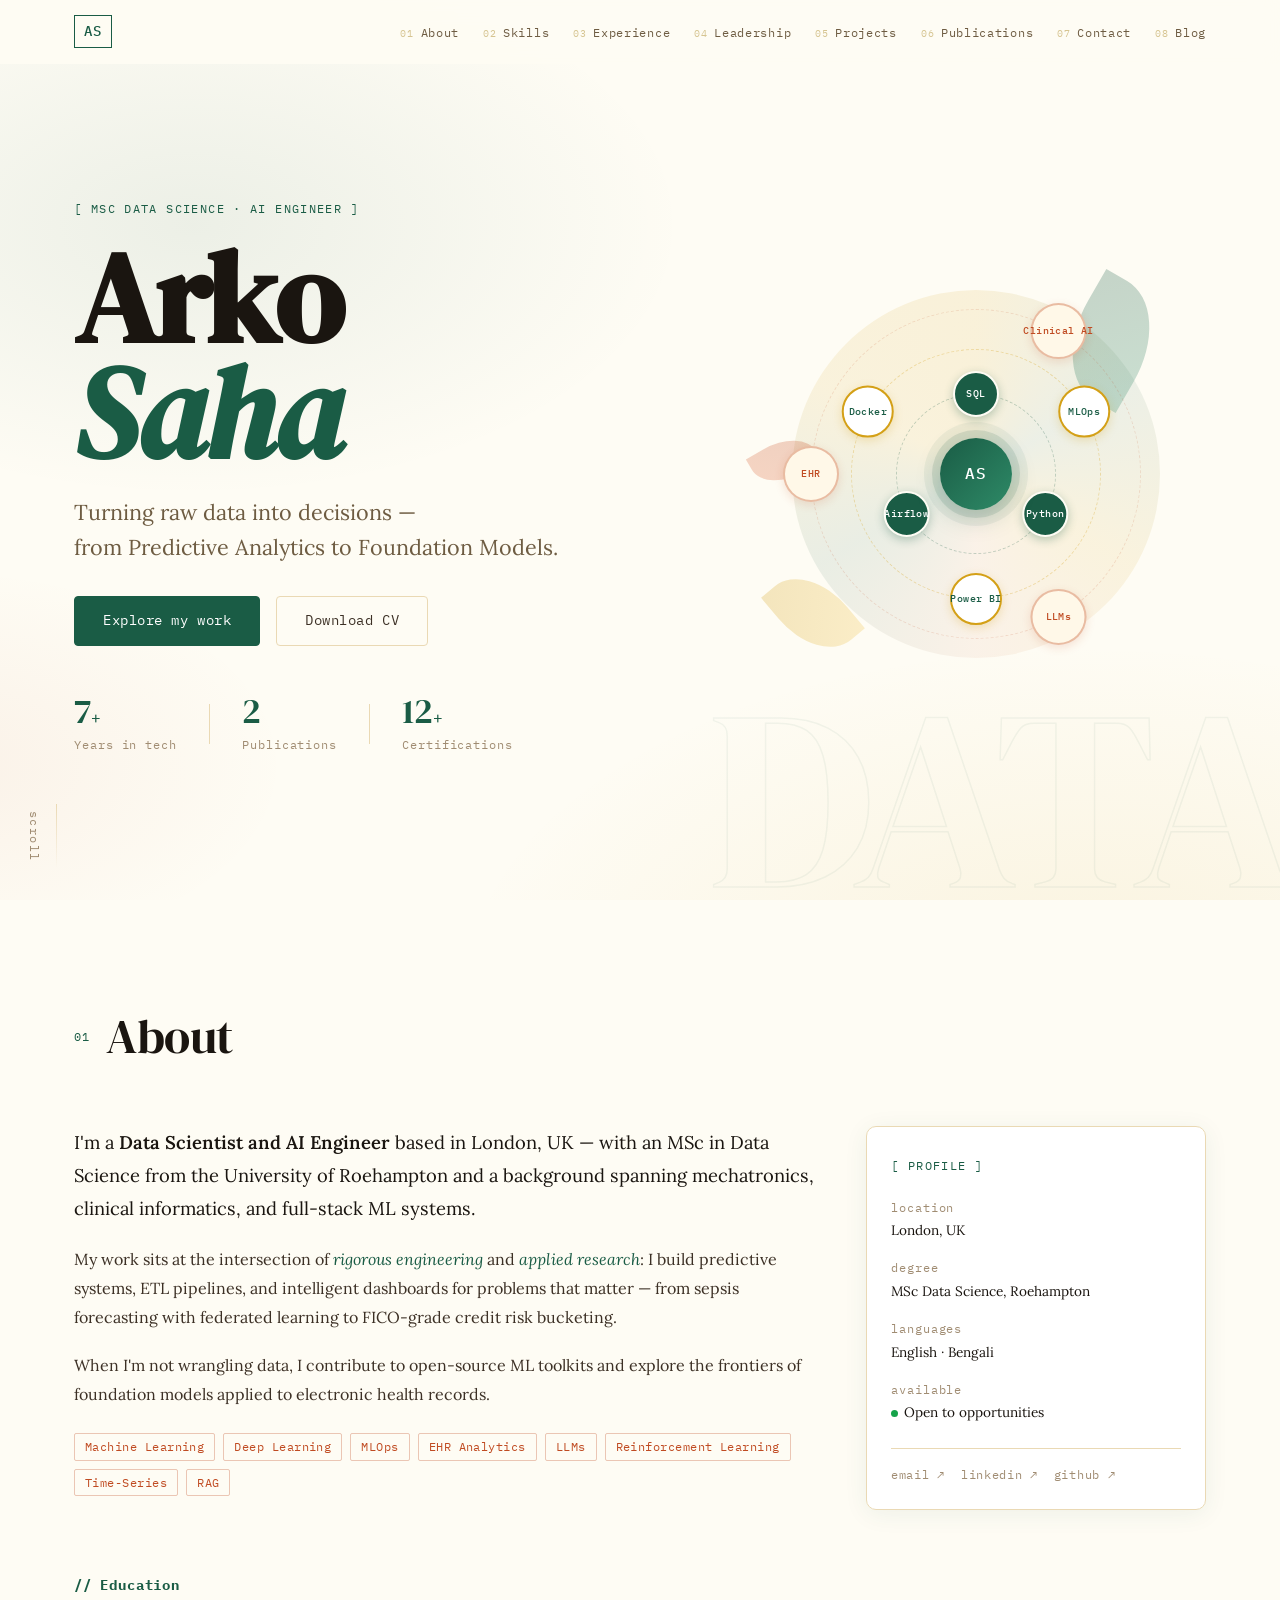
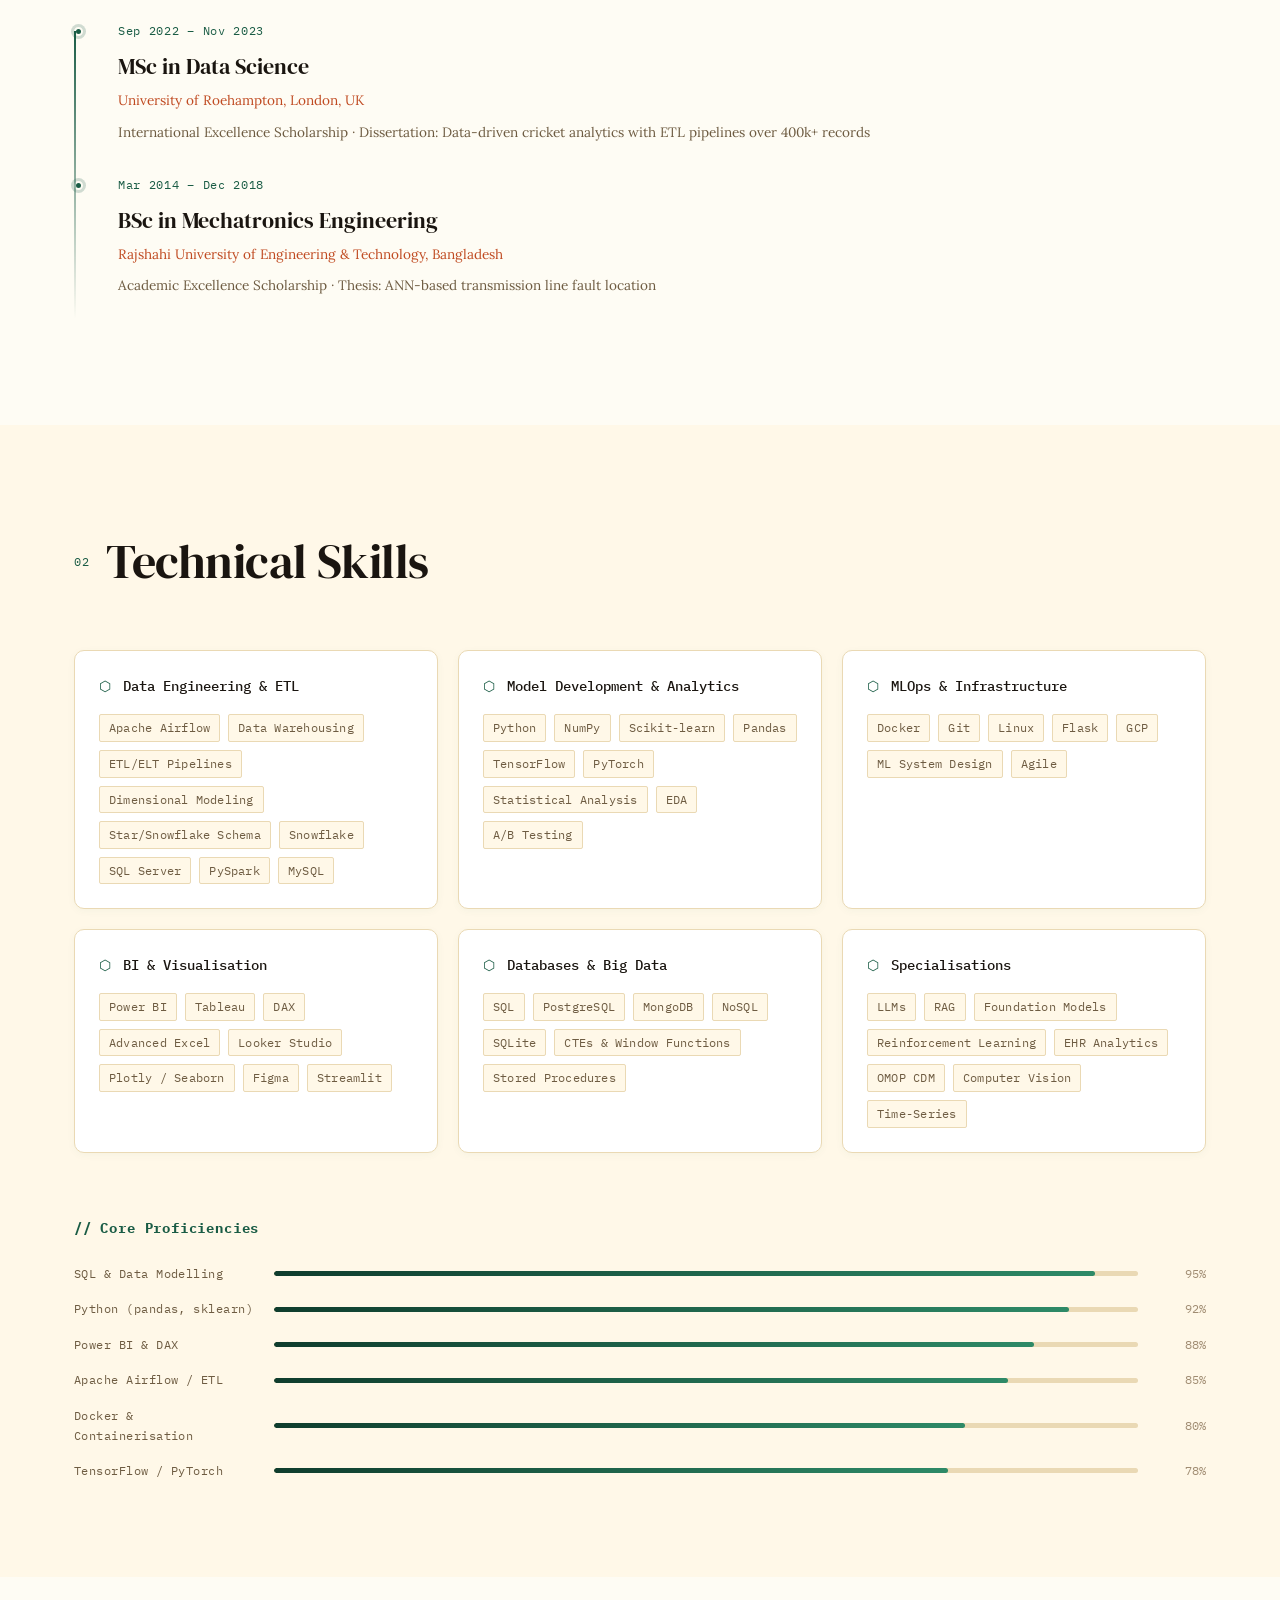
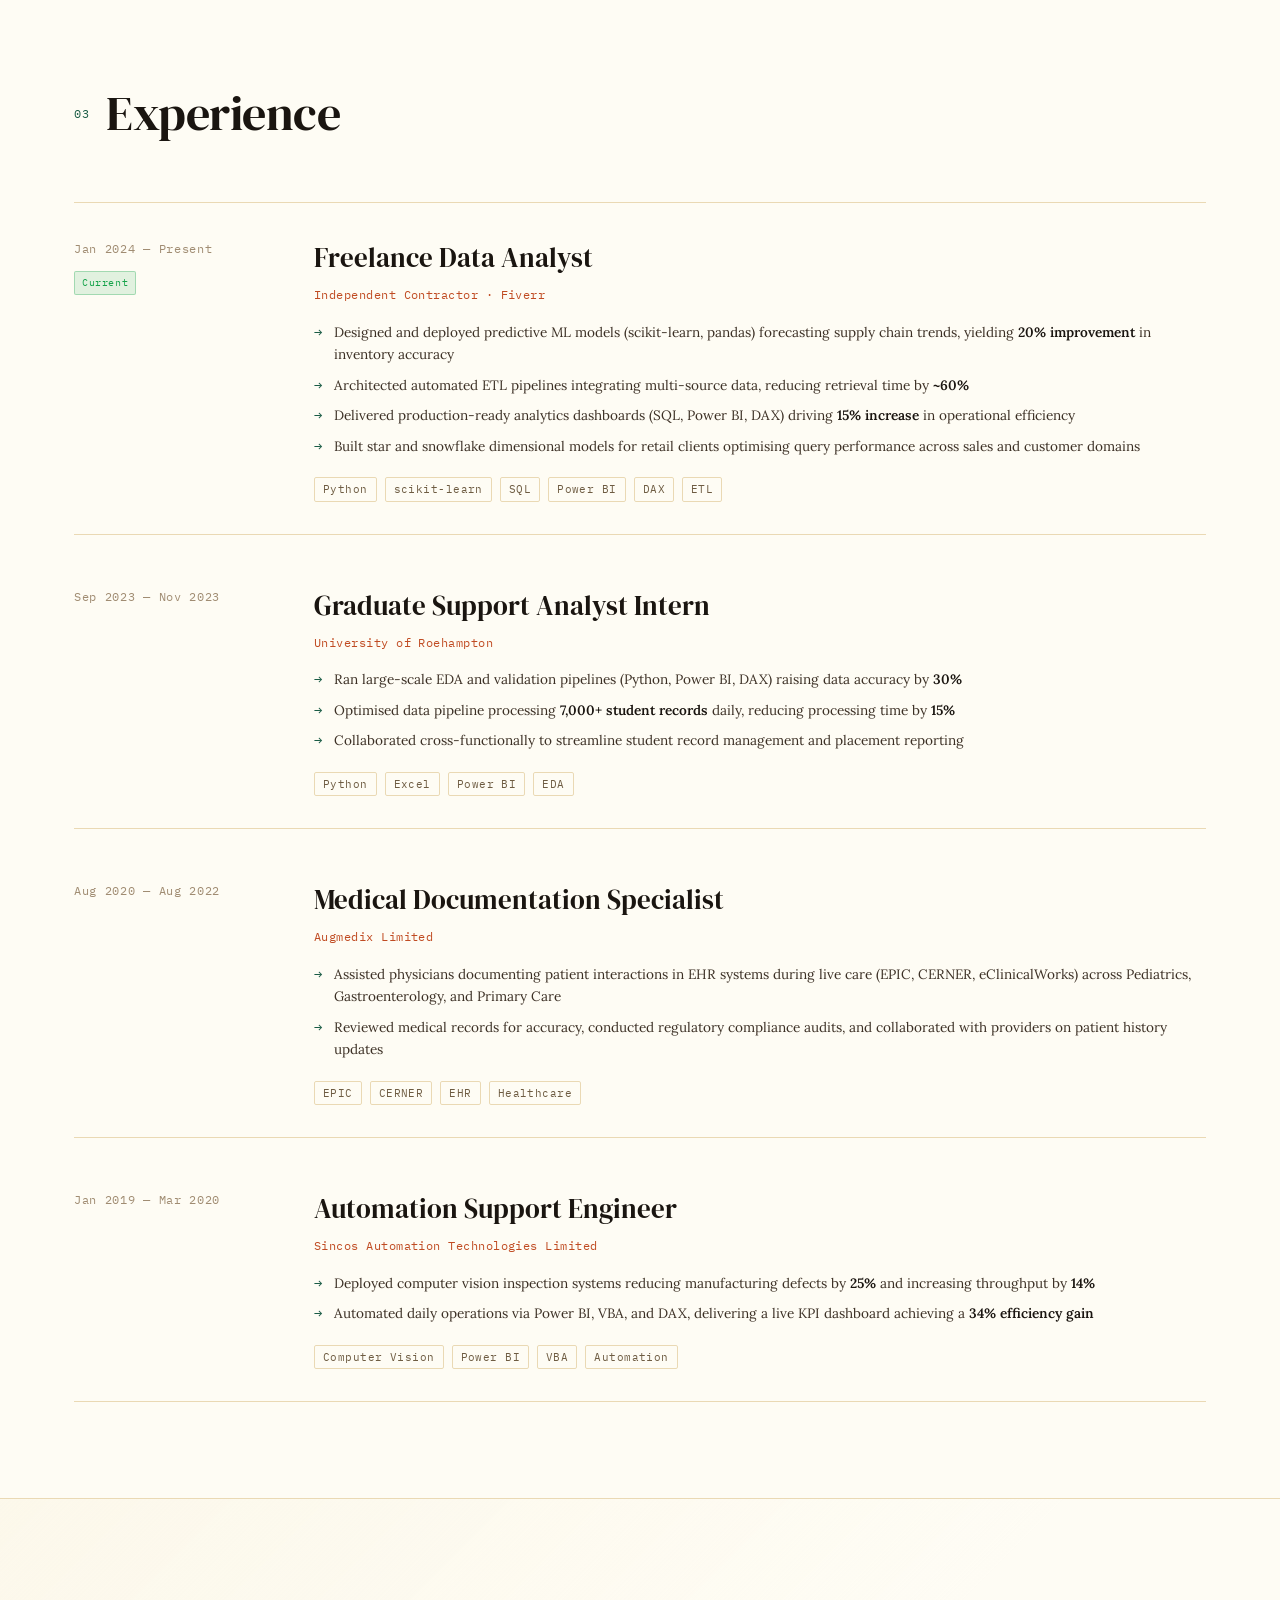
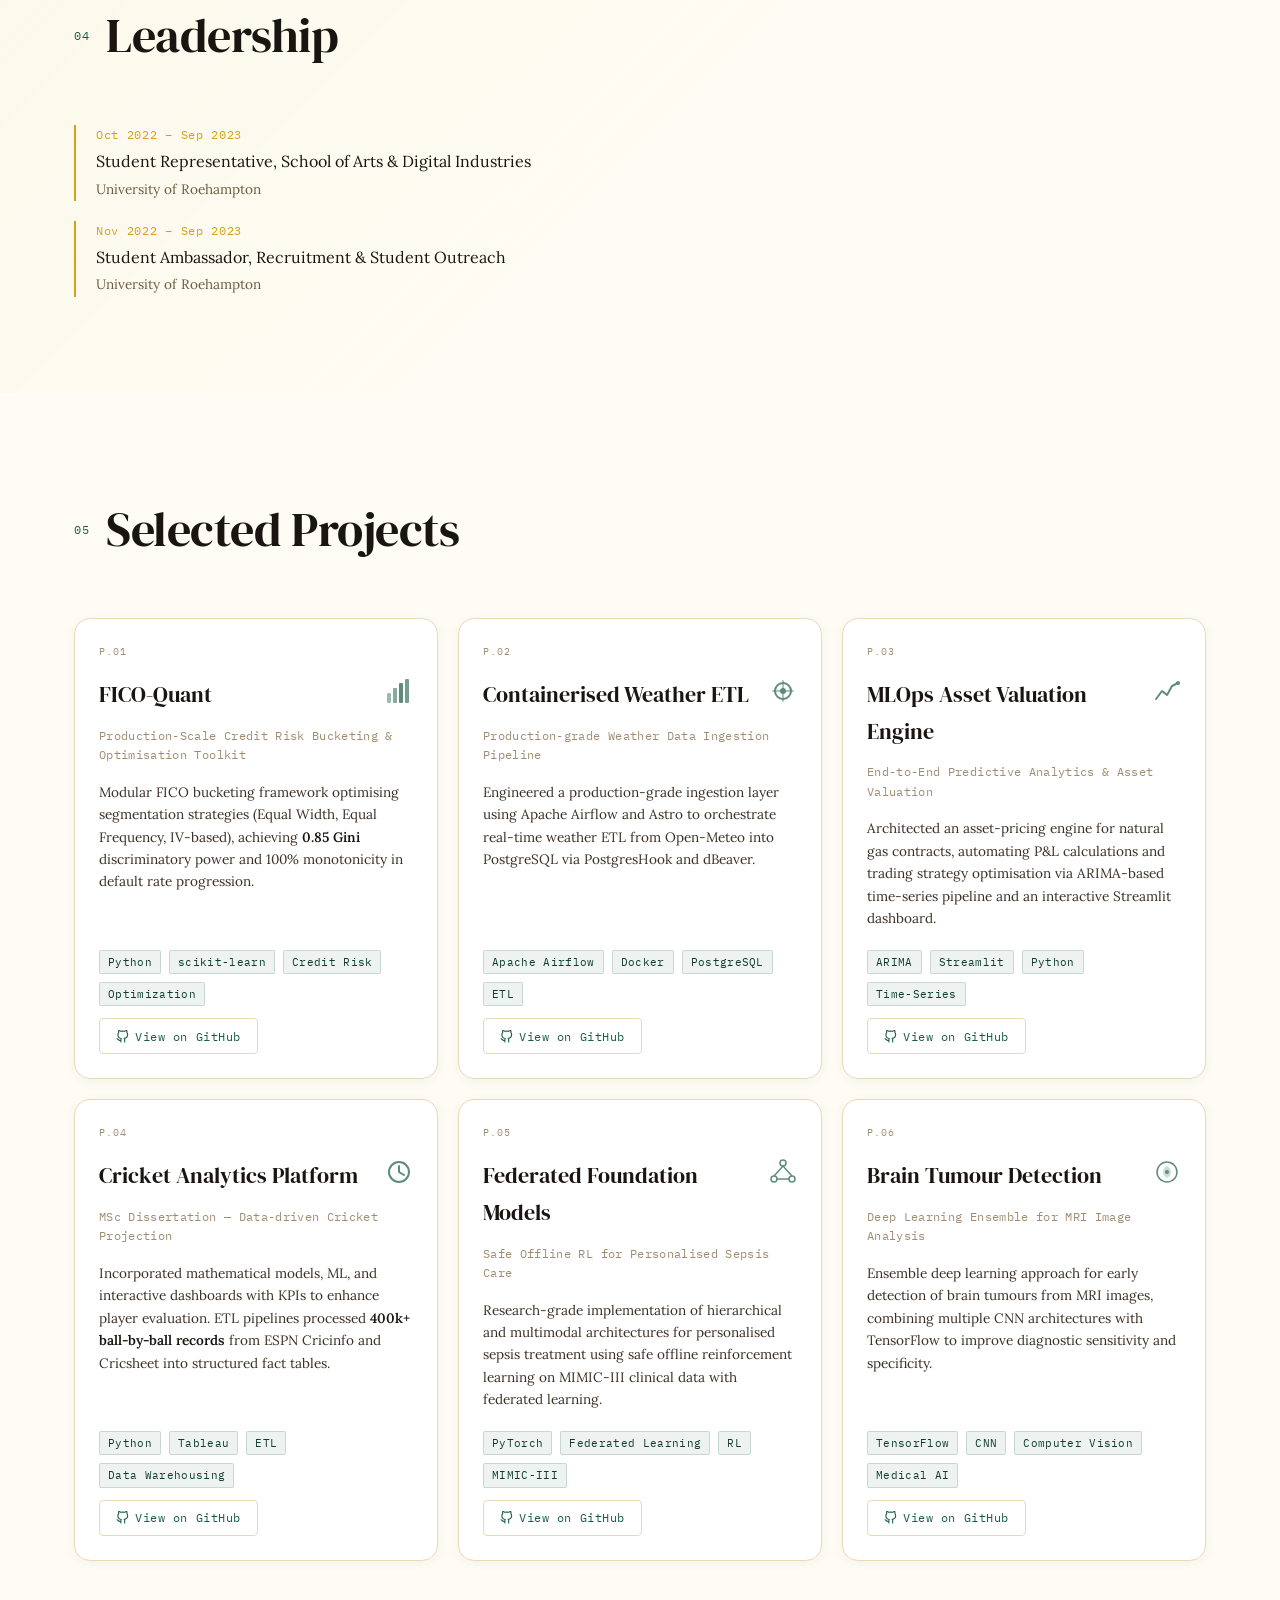
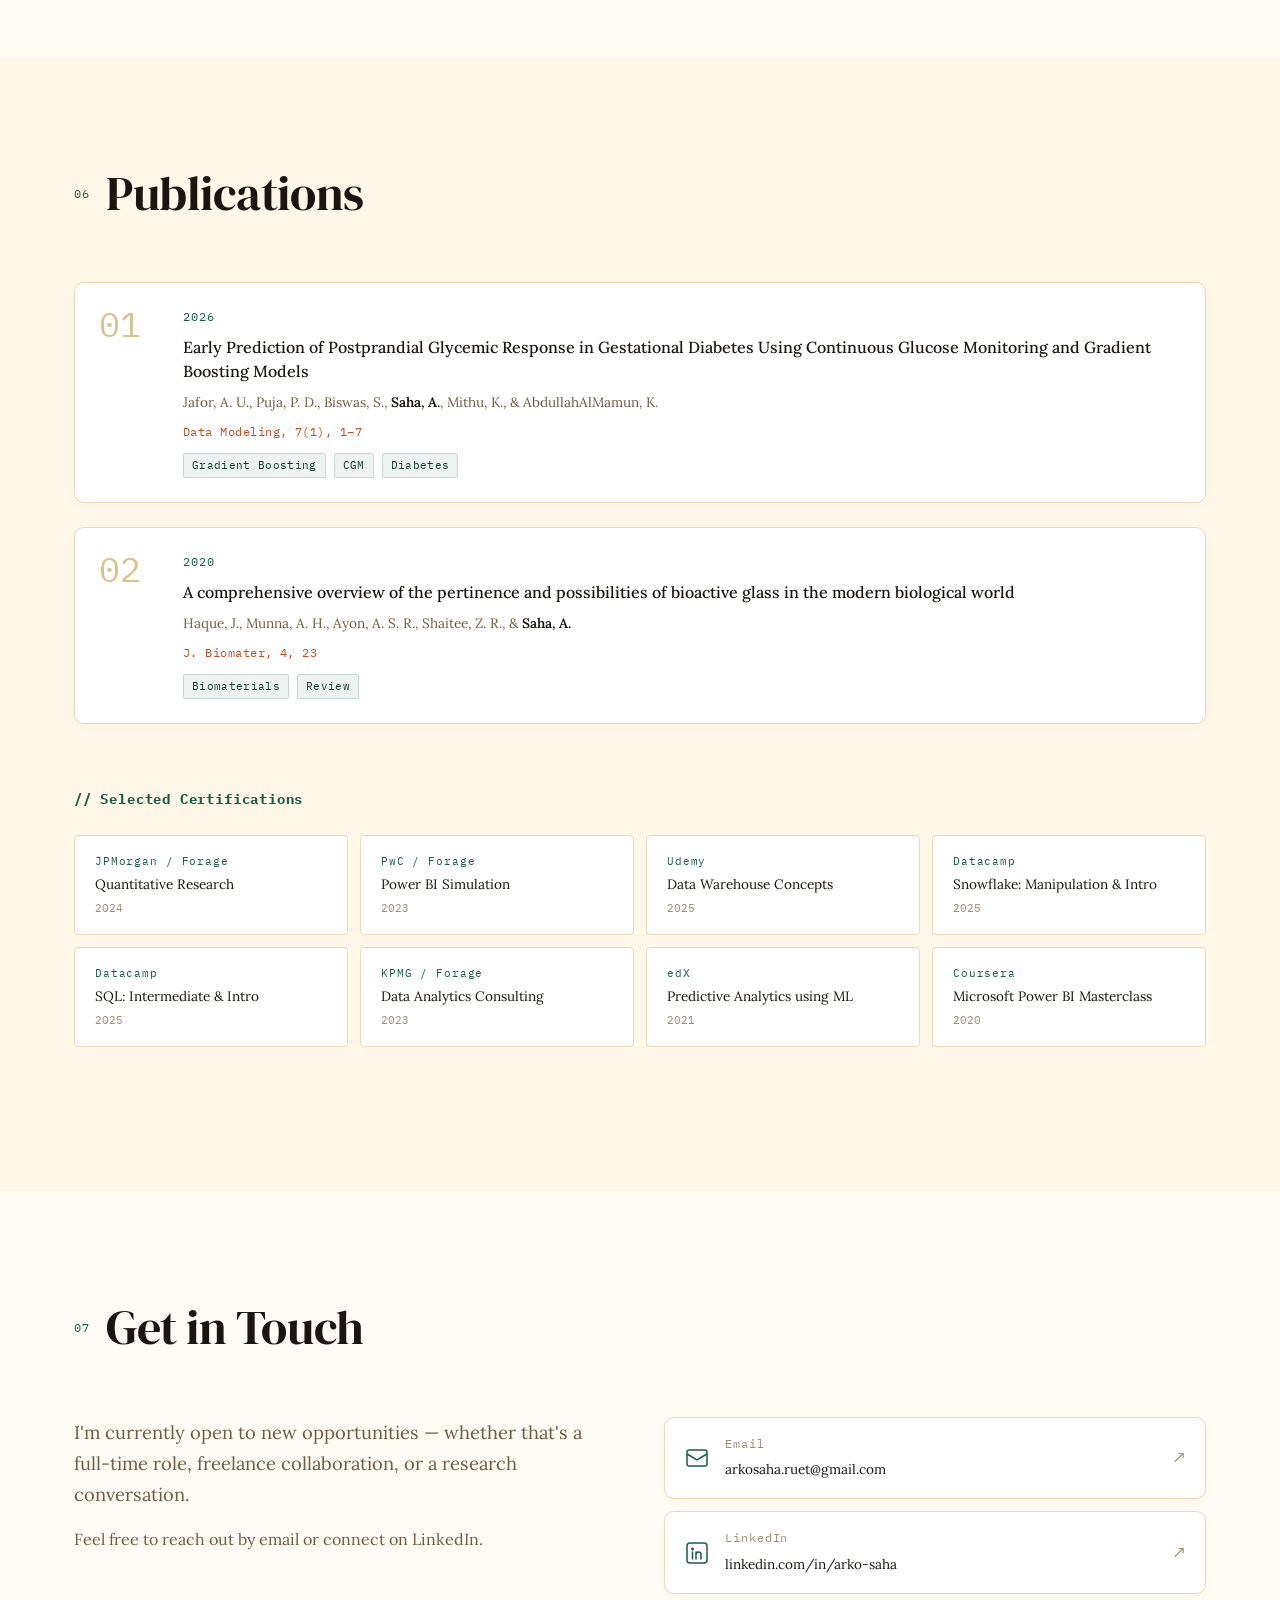
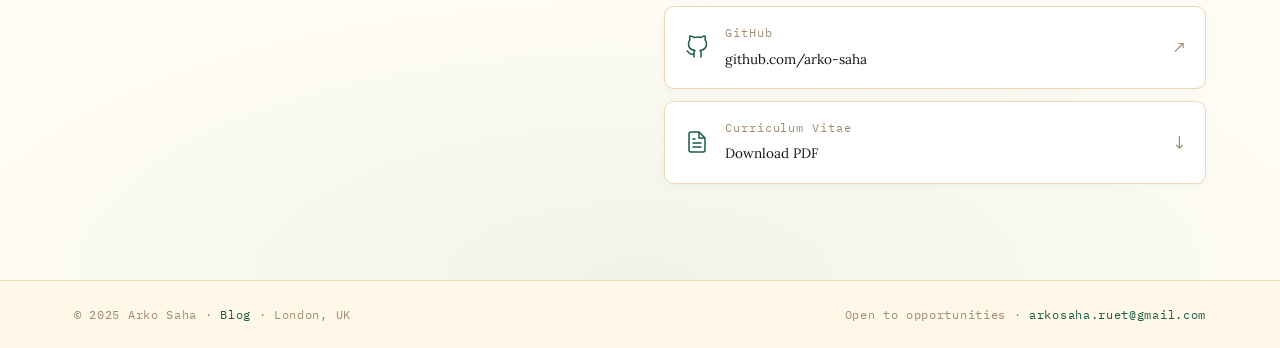
==== commit 68d90c0b: "Update tagline from EHR to Predictive Analytics" ====
--- a/index.html
+++ b/index.html
@@ -77,7 +77,7 @@
 
           <p class="hero-tagline reveal-up" style="animation-delay:.4s">
             Turning raw data into decisions &mdash; <br class="br-md"/>
-            from EHR pipelines to foundation models.
+            from Predictive Analytics to Foundation Models.
           </p>
 
           <div class="hero-cta reveal-up" style="animation-delay:.55s">
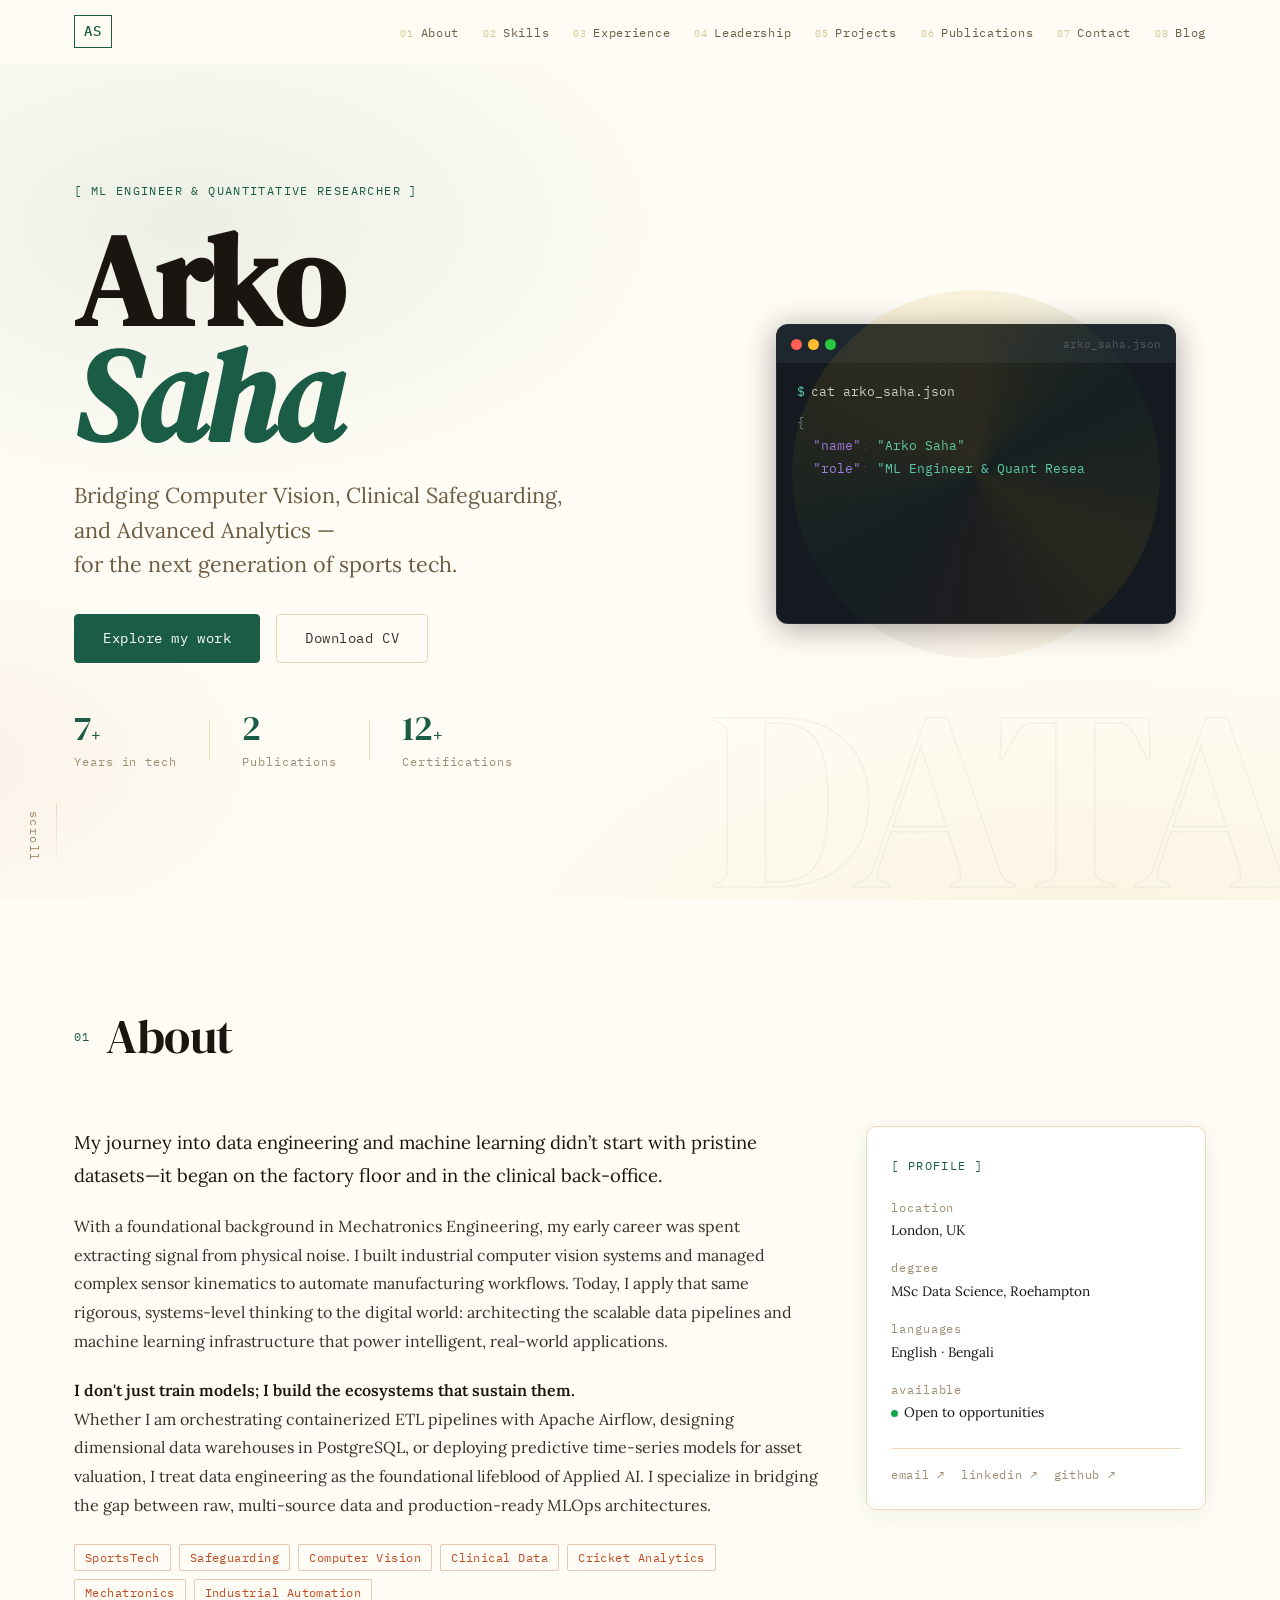
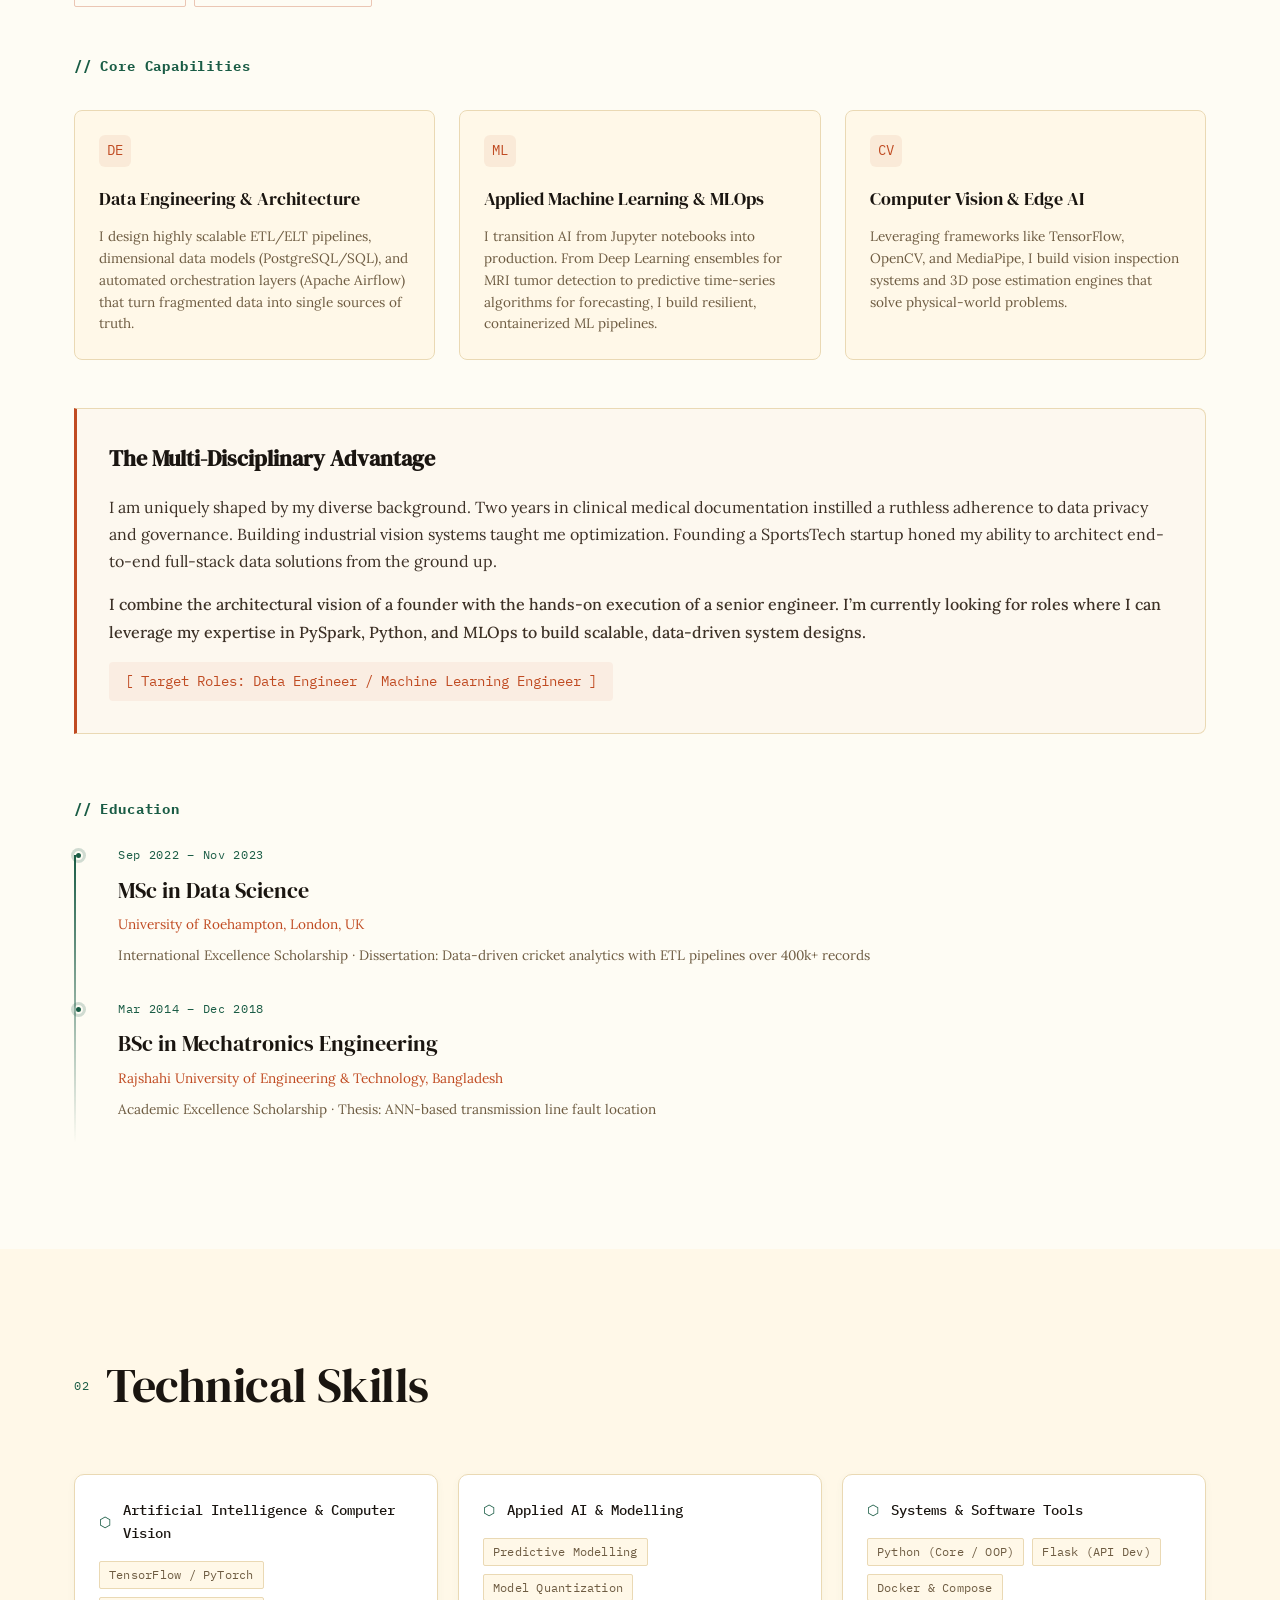
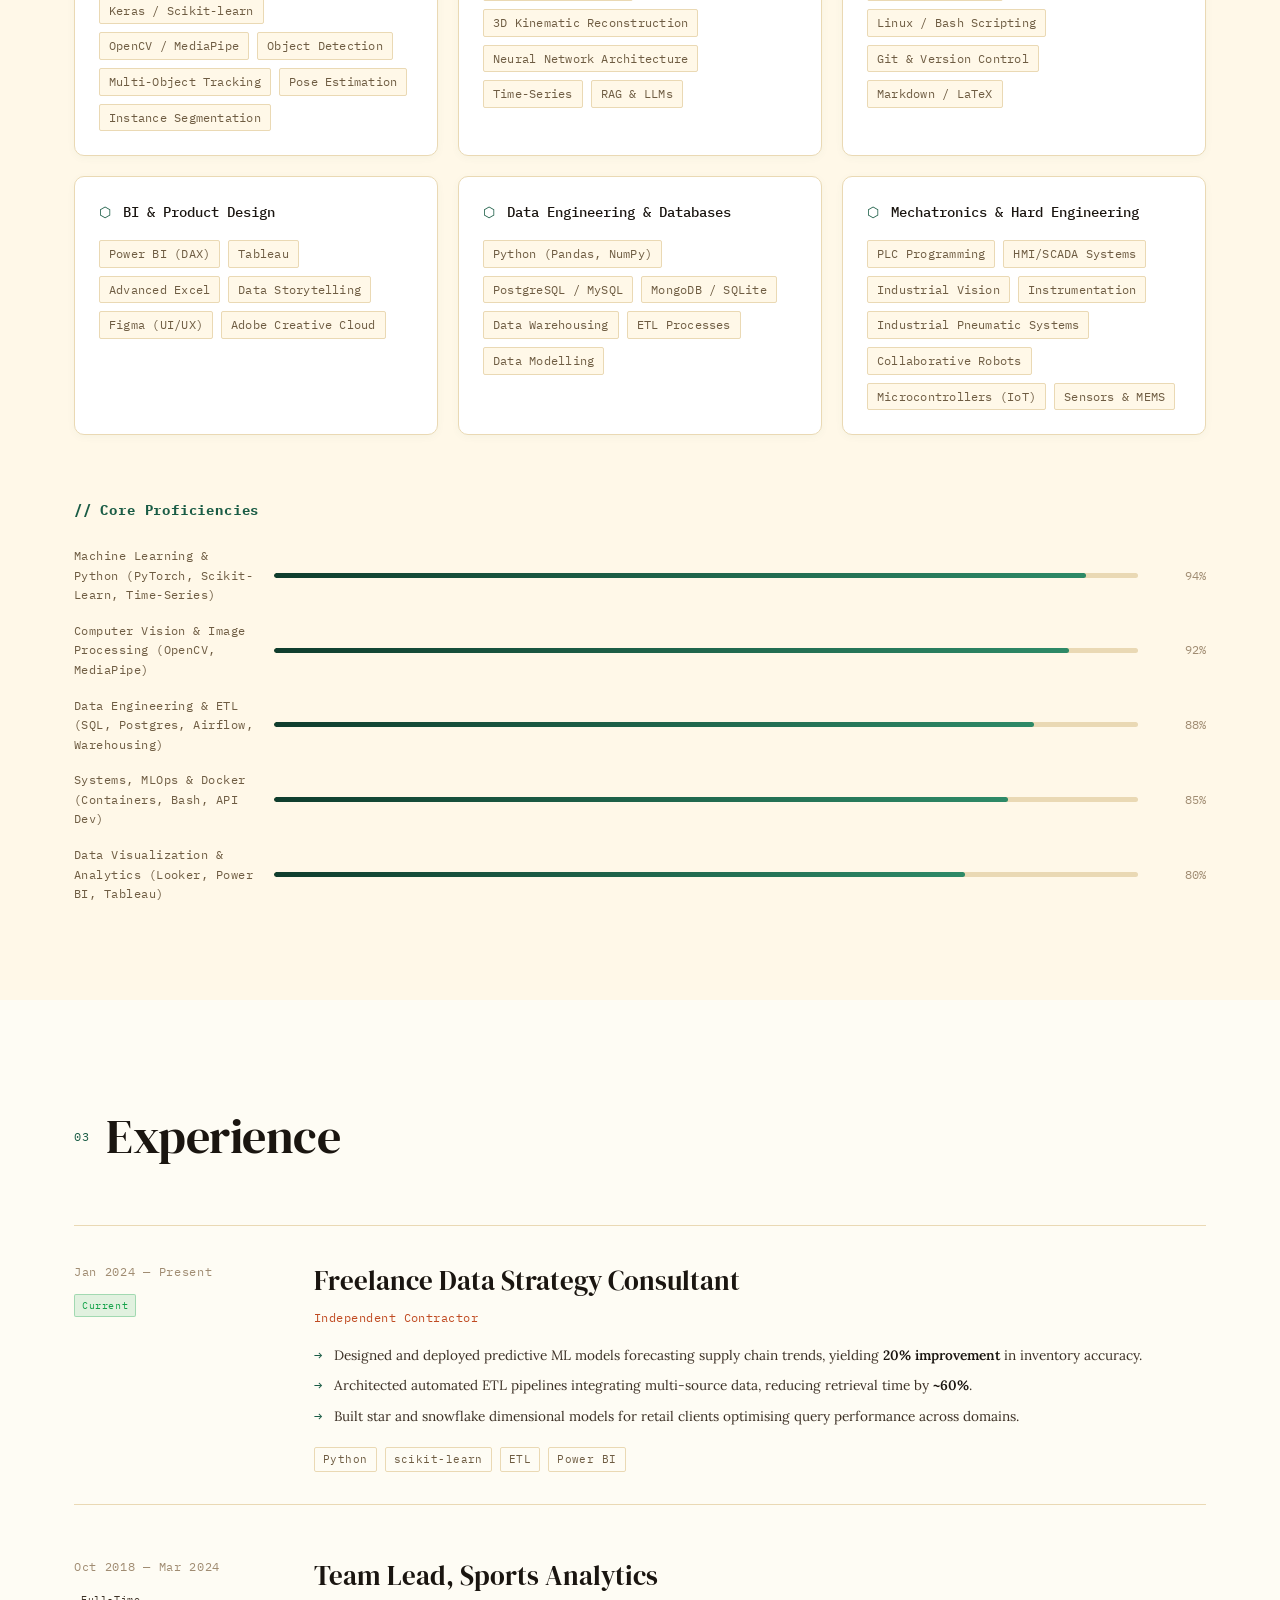
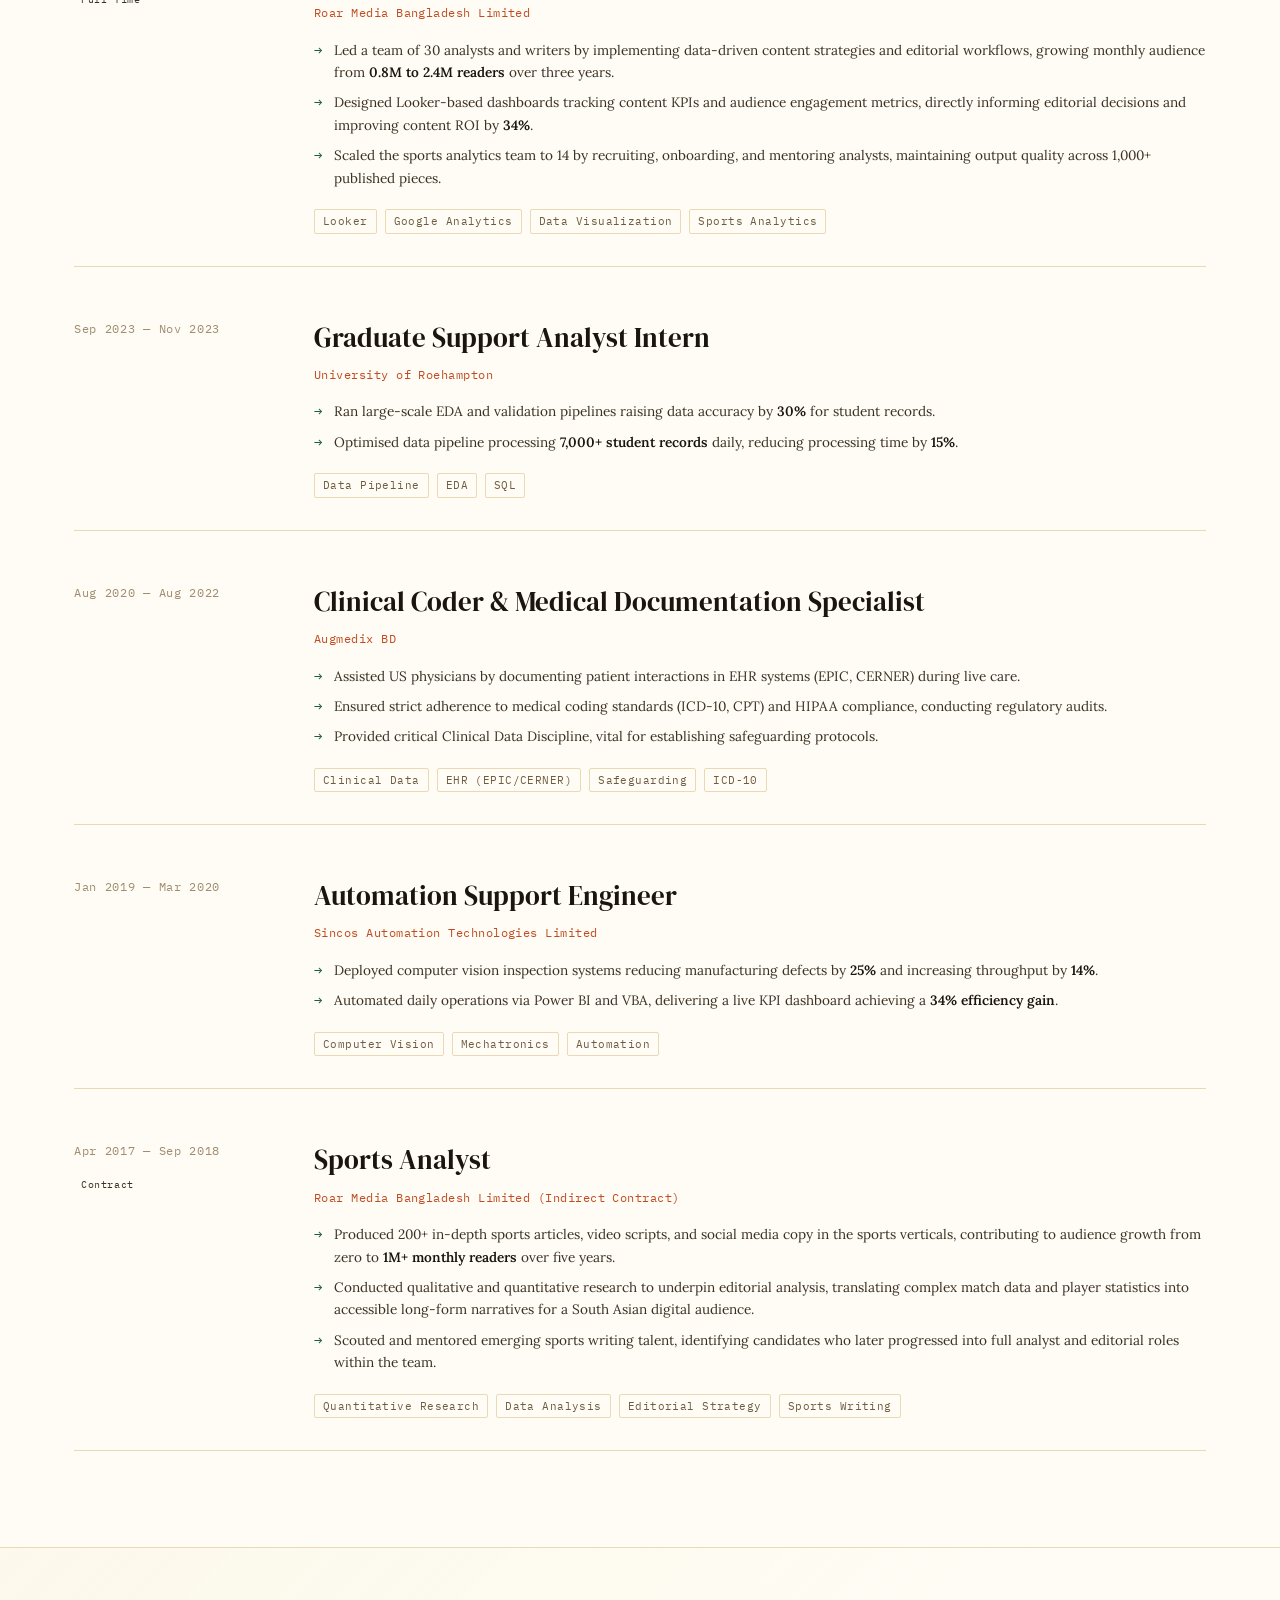
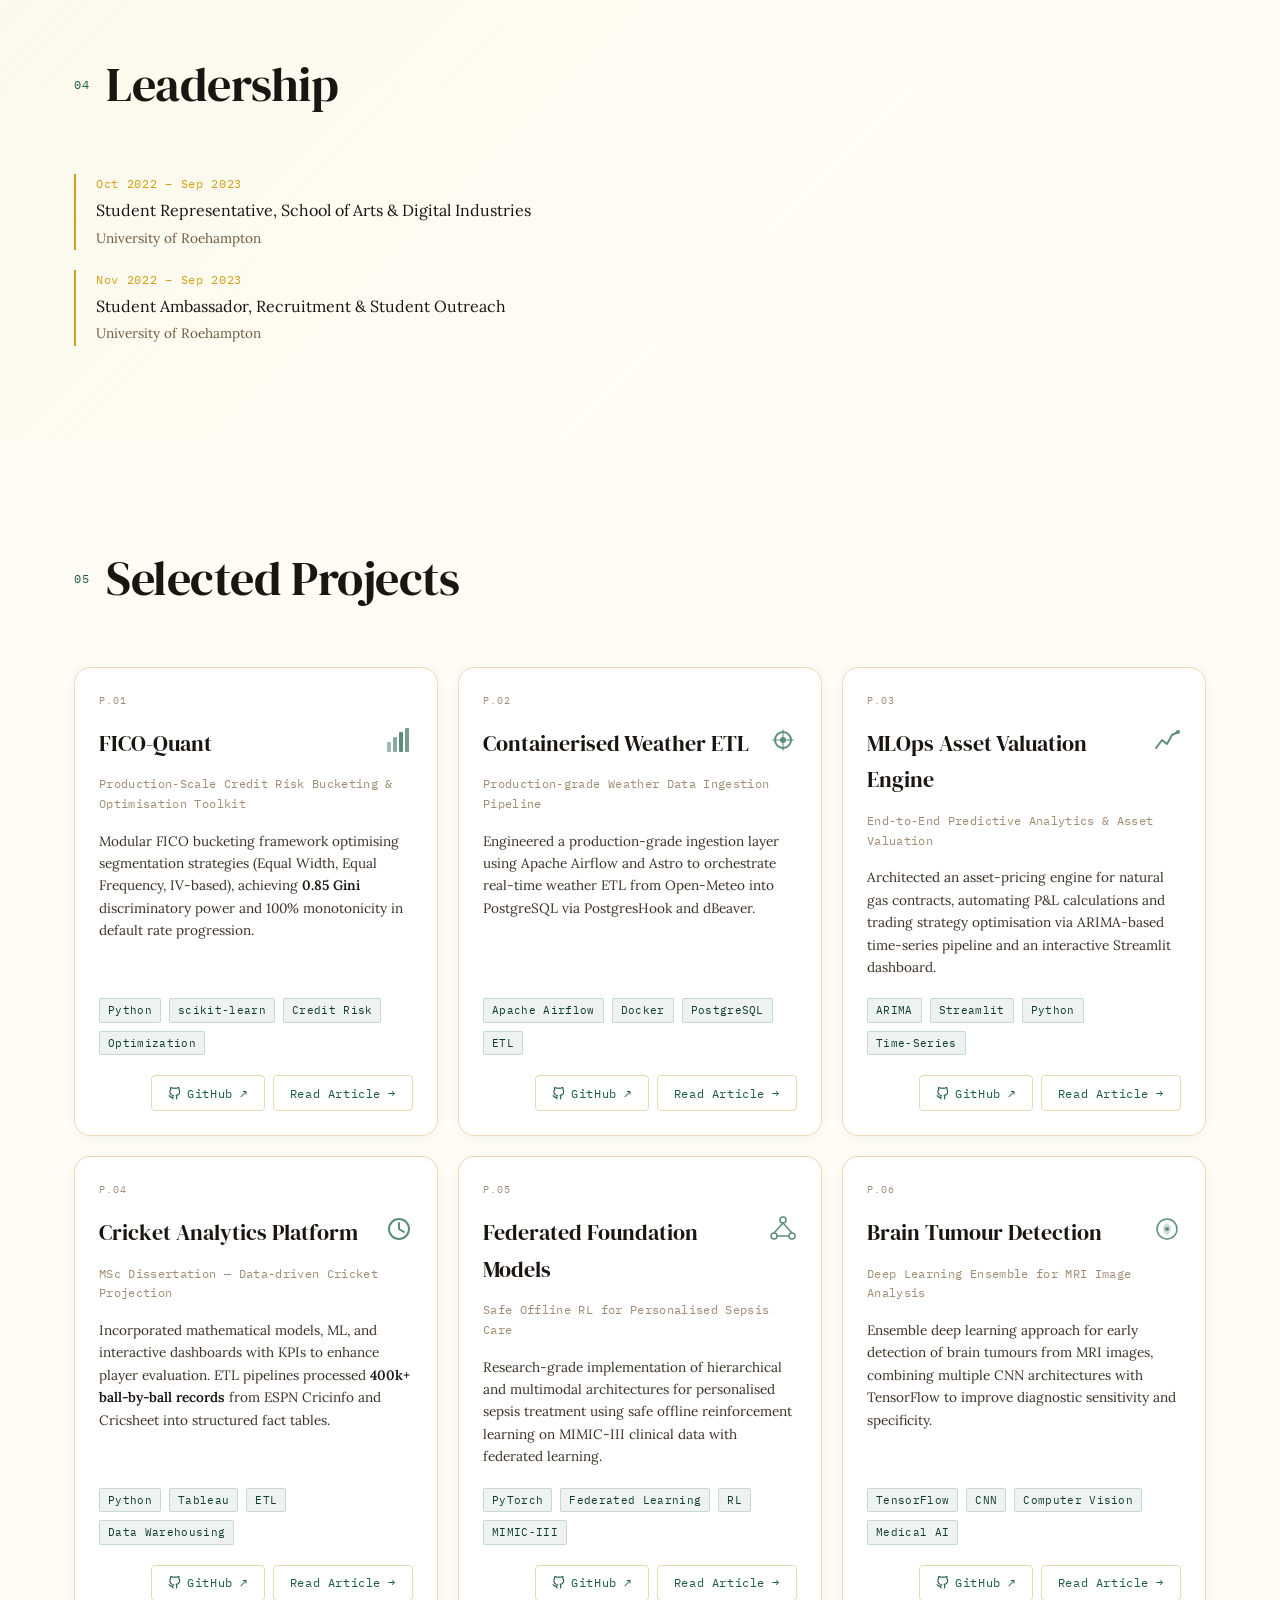
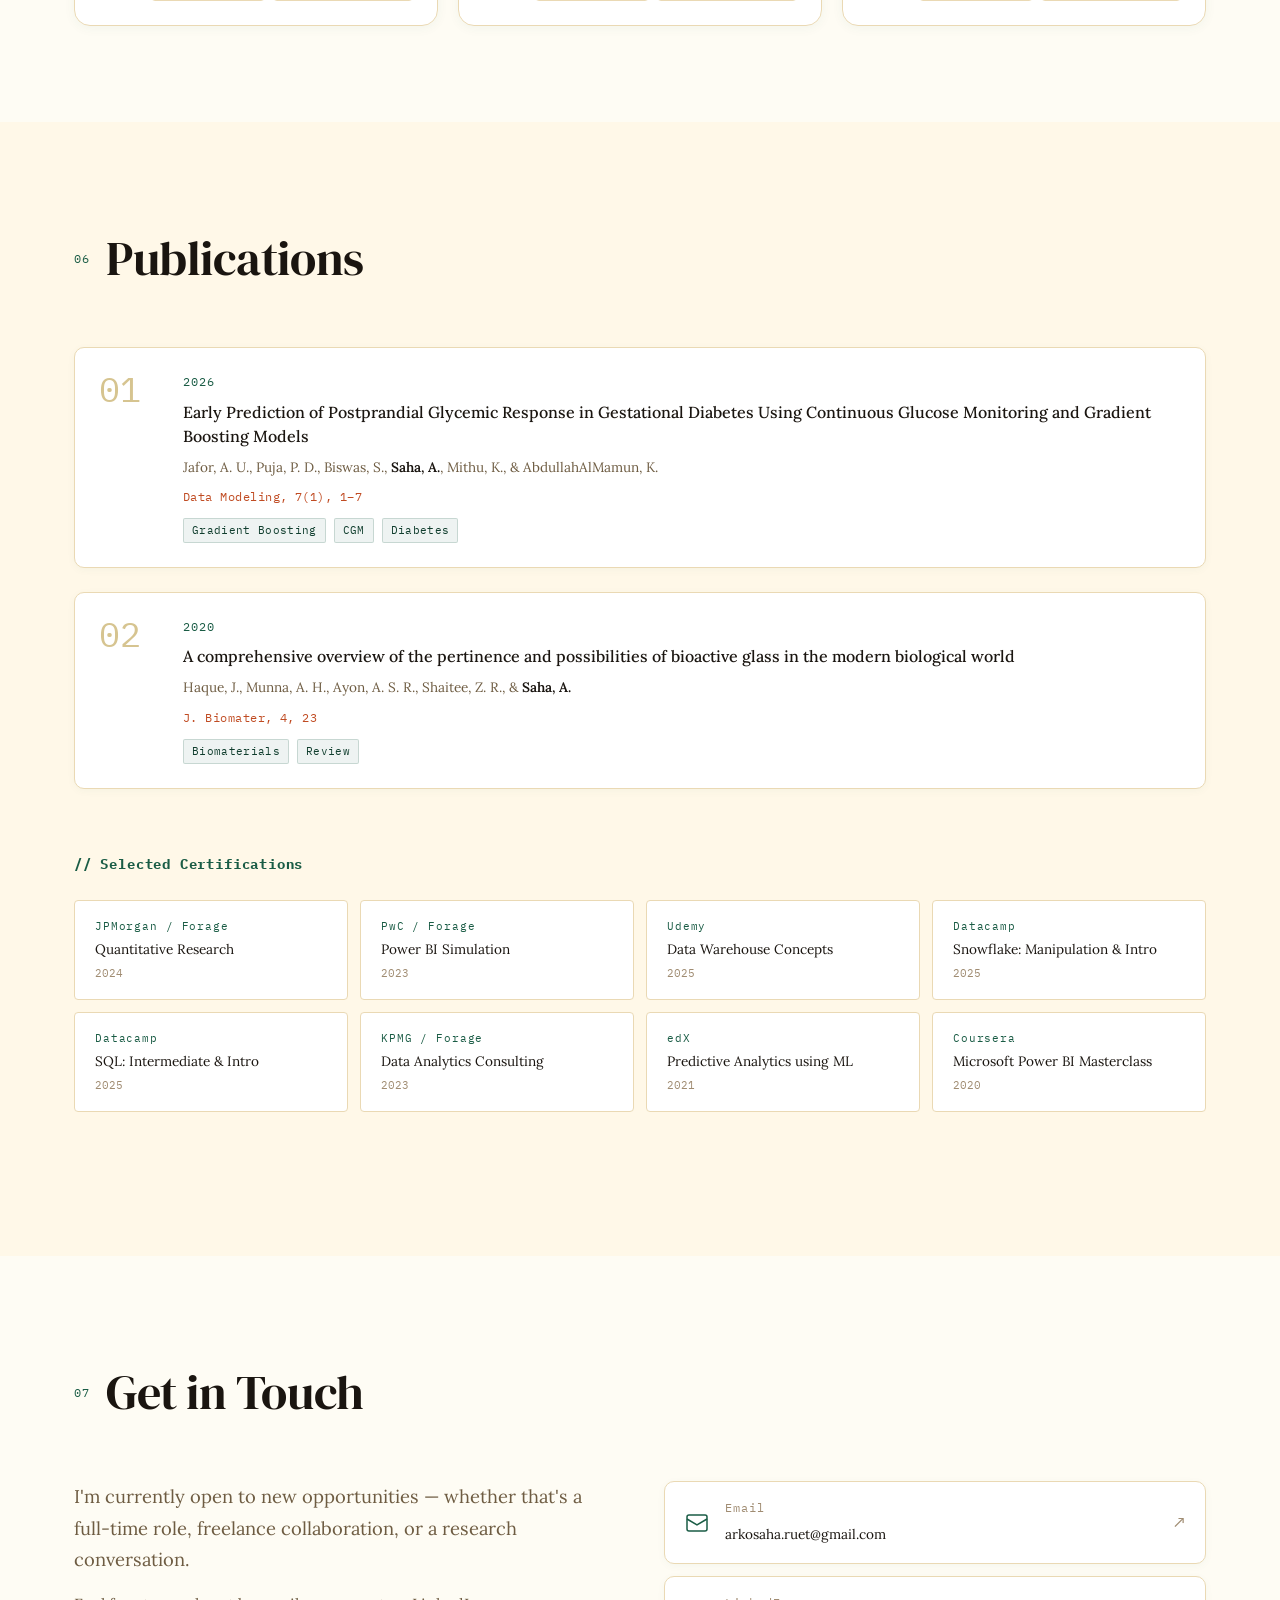
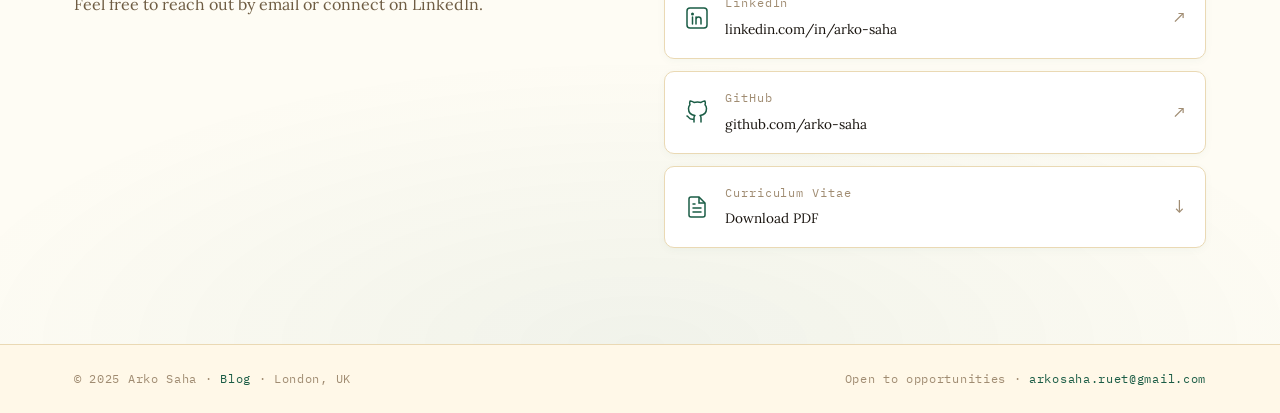
==== commit b775864a: "Feat: Overhaul portfolio & blog, add MLOps Asset Valuation and NeuroScan AI pages, update MLE/Quant " ====
--- a/index.html
+++ b/index.html
@@ -3,8 +3,8 @@
 <head>
   <meta charset="UTF-8" />
   <meta name="viewport" content="width=device-width, initial-scale=1.0" />
-  <title>Arko Saha — Data Scientist & AI Engineer</title>
-  <meta name="description" content="Portfolio of Arko Saha — Data Scientist and AI Engineer specialising in Machine Learning, Deep Learning, Computer Vision, Quantitative Analysis, MLOps, Sports Analytics, and Clinical Data Analytics." />
+  <title>Arko Saha — ML Engineer &amp; Quantitative Researcher</title>
+  <meta name="description" content="Portfolio of Arko Saha — ML Engineer &amp; Quantitative Researcher, specialising in Machine Learning, Deep Learning, MLOps, Clinical Data, and Quantitative Finance." />
 
   <!-- Fonts -->
   <link rel="preconnect" href="https://fonts.googleapis.com" />
@@ -68,7 +68,7 @@
         <!-- LEFT: text content -->
         <div class="hero-left">
           <div class="hero-label reveal-up" style="animation-delay:.1s">
-            <span class="mono label-tag">[ MSc Data Science · AI Engineer ]</span>
+            <span class="mono label-tag">[ ML Engineer &amp; Quantitative Researcher ]</span>
           </div>
 
           <h1 class="hero-name reveal-up" style="animation-delay:.25s">
@@ -76,8 +76,8 @@
           </h1>
 
           <p class="hero-tagline reveal-up" style="animation-delay:.4s">
-            Turning raw data into decisions &mdash; <br class="br-md"/>
-            from Predictive Analytics to Foundation Models.
+            Bridging Computer Vision, Clinical Safeguarding, and Advanced Analytics &mdash; <br class="br-md"/>
+            for the next generation of sports tech.
           </p>
 
           <div class="hero-cta reveal-up" style="animation-delay:.55s">
@@ -103,59 +103,27 @@
           </div>
         </div><!-- /hero-left -->
 
-        <!-- RIGHT: solarpunk orbital skill visualization -->
-        <div class="hero-visual reveal-up" style="animation-delay:.5s" aria-hidden="true">
-          <!-- Organic leaf decorations -->
-          <div class="hero-leaf hero-leaf-1"></div>
-          <div class="hero-leaf hero-leaf-2"></div>
-          <div class="hero-leaf hero-leaf-3"></div>
-
-          <div class="orbital-system">
-            <!-- Center -->
-            <div class="orbital-center">AS</div>
-
-            <!-- Ring 1: Core tools — green nodes -->
-            <div class="orbit-ring orbit-ring-1">
-              <!-- Node at 0deg (top) -->
-              <div class="orbit-node-wrap" style="transform:rotate(0deg)">
-                <div class="orbit-node" style="transform:translate(-23px,-103px) rotate(0deg)">SQL</div>
-              </div>
-              <!-- Node at 120deg -->
-              <div class="orbit-node-wrap" style="transform:rotate(120deg)">
-                <div class="orbit-node" style="transform:translate(-23px,-103px) rotate(-120deg)">Python</div>
-              </div>
-              <!-- Node at 240deg -->
-              <div class="orbit-node-wrap" style="transform:rotate(240deg)">
-                <div class="orbit-node" style="transform:translate(-23px,-103px) rotate(-240deg)">Airflow</div>
-              </div>
-            </div>
-
-            <!-- Ring 2: MLOps + BI — gold nodes -->
-            <div class="orbit-ring orbit-ring-2">
-              <div class="orbit-node-wrap" style="transform:rotate(60deg)">
-                <div class="orbit-node" style="transform:translate(-26px,-151px) rotate(-60deg)">MLOps</div>
-              </div>
-              <div class="orbit-node-wrap" style="transform:rotate(180deg)">
-                <div class="orbit-node" style="transform:translate(-26px,-151px) rotate(-180deg)">Power BI</div>
-              </div>
-              <div class="orbit-node-wrap" style="transform:rotate(300deg)">
-                <div class="orbit-node" style="transform:translate(-26px,-151px) rotate(-300deg)">Docker</div>
-              </div>
-            </div>
-
-            <!-- Ring 3: Specialisms — sienna nodes -->
-            <div class="orbit-ring orbit-ring-3">
-              <div class="orbit-node-wrap" style="transform:rotate(30deg)">
-                <div class="orbit-node" style="transform:translate(-28px,-193px) rotate(-30deg)">Clinical AI</div>
-              </div>
-              <div class="orbit-node-wrap" style="transform:rotate(150deg)">
-                <div class="orbit-node" style="transform:translate(-28px,-193px) rotate(-150deg)">LLMs</div>
-              </div>
-              <div class="orbit-node-wrap" style="transform:rotate(270deg)">
-                <div class="orbit-node" style="transform:translate(-28px,-193px) rotate(-270deg)">EHR</div>
-              </div>
-            </div>
-          </div><!-- /orbital-system -->
+        <!-- RIGHT: animated terminal -->
+        <div class="hero-visual reveal-up" style="animation-delay:.5s" aria-label="Profile summary terminal">
+          <div class="hero-terminal">
+            <div class="hero-terminal__bar" aria-hidden="true">
+              <span class="hero-terminal__dot hero-terminal__dot--red"></span>
+              <span class="hero-terminal__dot hero-terminal__dot--amber"></span>
+              <span class="hero-terminal__dot hero-terminal__dot--green"></span>
+              <span class="hero-terminal__title mono">arko_saha.json</span>
+            </div>
+            <div class="hero-terminal__body" id="terminalBody" aria-live="polite">
+              <div class="hero-terminal__line">
+                <span class="hero-terminal__prompt">$</span>
+                <span class="hero-terminal__cmd"> cat arko_saha.json</span>
+              </div>
+              <pre class="hero-terminal__json" id="terminalJson"></pre>
+              <div class="hero-terminal__line hero-terminal__line--cursor" id="terminalCursorLine" style="display:none">
+                <span class="hero-terminal__prompt">$</span>
+                <span class="hero-terminal__cursor" aria-hidden="true"></span>
+              </div>
+            </div>
+          </div>
         </div><!-- /hero-visual -->
 
       </div><!-- /hero-content -->
@@ -178,30 +146,24 @@
         <div class="about-grid">
           <div class="about-text">
             <p class="about-lead reveal-up">
-              I'm a <strong>Data Scientist and AI Engineer</strong> based in London, UK — 
-              with an MSc in Data Science from the University of Roehampton and 
-              a background spanning mechatronics, clinical informatics, and full-stack ML systems.
+              My journey into data engineering and machine learning didn’t start with pristine datasets—it began on the factory floor and in the clinical back-office.
             </p>
             <p class="reveal-up" style="animation-delay:.1s">
-              My work sits at the intersection of <em>rigorous engineering</em> and 
-              <em>applied research</em>: I build predictive systems, ETL pipelines, and 
-              intelligent dashboards for problems that matter — from sepsis forecasting 
-              with federated learning to FICO-grade credit risk bucketing.
+              With a foundational background in Mechatronics Engineering, my early career was spent extracting signal from physical noise. I built industrial computer vision systems and managed complex sensor kinematics to automate manufacturing workflows. Today, I apply that same rigorous, systems-level thinking to the digital world: architecting the scalable data pipelines and machine learning infrastructure that power intelligent, real-world applications.
             </p>
             <p class="reveal-up" style="animation-delay:.2s">
-              When I'm not wrangling data, I contribute to open-source ML toolkits 
-              and explore the frontiers of foundation models applied to electronic health records.
+              <strong>I don't just train models; I build the ecosystems that sustain them.</strong><br/>
+              Whether I am orchestrating containerized ETL pipelines with Apache Airflow, designing dimensional data warehouses in PostgreSQL, or deploying predictive time-series models for asset valuation, I treat data engineering as the foundational lifeblood of Applied AI. I specialize in bridging the gap between raw, multi-source data and production-ready MLOps architectures.
             </p>
 
             <div class="about-badges reveal-up" style="animation-delay:.3s">
-              <span class="badge">Machine Learning</span>
-              <span class="badge">Deep Learning</span>
-              <span class="badge">MLOps</span>
-              <span class="badge">EHR Analytics</span>
-              <span class="badge">LLMs</span>
-              <span class="badge">Reinforcement Learning</span>
-              <span class="badge">Time-Series</span>
-              <span class="badge">RAG</span>
+              <span class="badge">SportsTech</span>
+              <span class="badge">Safeguarding</span>
+              <span class="badge">Computer Vision</span>
+              <span class="badge">Clinical Data</span>
+              <span class="badge">Cricket Analytics</span>
+              <span class="badge">Mechatronics</span>
+              <span class="badge">Industrial Automation</span>
             </div>
           </div>
 
@@ -235,6 +197,36 @@
           </div>
         </div>
 
+        <h3 class="subsection-title mono about-pillars-title reveal-up" style="animation-delay:.1s">// Core Capabilities</h3>
+        <div class="about-pillars-grid">
+          <div class="about-pillar-card reveal-up" style="animation-delay:.15s">
+            <div class="pillar-card-icon" aria-hidden="true">DE</div>
+            <h4 class="pillar-card-title">Data Engineering &amp; Architecture</h4>
+            <p class="pillar-card-desc">I design highly scalable ETL/ELT pipelines, dimensional data models (PostgreSQL/SQL), and automated orchestration layers (Apache Airflow) that turn fragmented data into single sources of truth.</p>
+          </div>
+          <div class="about-pillar-card reveal-up" style="animation-delay:.2s">
+            <div class="pillar-card-icon" aria-hidden="true">ML</div>
+            <h4 class="pillar-card-title">Applied Machine Learning &amp; MLOps</h4>
+            <p class="pillar-card-desc">I transition AI from Jupyter notebooks into production. From Deep Learning ensembles for MRI tumor detection to predictive time-series algorithms for forecasting, I build resilient, containerized ML pipelines.</p>
+          </div>
+          <div class="about-pillar-card reveal-up" style="animation-delay:.25s">
+            <div class="pillar-card-icon" aria-hidden="true">CV</div>
+            <h4 class="pillar-card-title">Computer Vision &amp; Edge AI</h4>
+            <p class="pillar-card-desc">Leveraging frameworks like TensorFlow, OpenCV, and MediaPipe, I build vision inspection systems and 3D pose estimation engines that solve physical-world problems.</p>
+          </div>
+        </div>
+
+        <div class="disciplinary-advantage reveal-up" style="animation-delay:.2s">
+          <h3 class="disciplinary-title">The Multi-Disciplinary Advantage</h3>
+          <p class="disciplinary-text">
+            I am uniquely shaped by my diverse background. Two years in clinical medical documentation instilled a ruthless adherence to data privacy and governance. Building industrial vision systems taught me optimization. Founding a SportsTech startup honed my ability to architect end-to-end full-stack data solutions from the ground up.
+          </p>
+          <p class="disciplinary-text" style="font-weight: 500;">
+            I combine the architectural vision of a founder with the hands-on execution of a senior engineer. I’m currently looking for roles where I can leverage my expertise in PySpark, Python, and MLOps to build scalable, data-driven system designs.
+          </p>
+          <div class="disciplinary-highlight">[ Target Roles: Data Engineer / Machine Learning Engineer ]</div>
+        </div>
+
         <!-- Education timeline -->
         <div class="edu-block reveal-up" style="animation-delay:.2s">
           <h3 class="subsection-title mono">// Education</h3>
@@ -275,102 +267,93 @@
           <div class="skill-category reveal-up" style="animation-delay:.05s">
             <h3 class="skill-cat-title">
               <span class="skill-cat-icon" aria-hidden="true">⬡</span>
-              Data Engineering & ETL
+              Artificial Intelligence & Computer Vision
             </h3>
             <div class="skill-tags">
-              <span class="skill-tag">Apache Airflow</span>
-              <span class="skill-tag">Data Warehousing</span>
-              <span class="skill-tag">ETL/ELT Pipelines</span>
-              <span class="skill-tag">Dimensional Modeling</span>
-              <span class="skill-tag">Star/Snowflake Schema</span>
-              <span class="skill-tag">Snowflake</span>
-              <span class="skill-tag">SQL Server</span>
-              <span class="skill-tag">PySpark</span>
-              <span class="skill-tag">MySQL</span>
+              <span class="skill-tag">TensorFlow / PyTorch</span>
+              <span class="skill-tag">Keras / Scikit-learn</span>
+              <span class="skill-tag">OpenCV / MediaPipe</span>
+              <span class="skill-tag">Object Detection</span>
+              <span class="skill-tag">Multi-Object Tracking</span>
+              <span class="skill-tag">Pose Estimation</span>
+              <span class="skill-tag">Instance Segmentation</span>
             </div>
           </div>
 
           <div class="skill-category reveal-up" style="animation-delay:.1s">
             <h3 class="skill-cat-title">
               <span class="skill-cat-icon" aria-hidden="true">⬡</span>
-              Model Development & Analytics
+              Applied AI & Modelling
             </h3>
             <div class="skill-tags">
-              <span class="skill-tag">Python</span>
-              <span class="skill-tag">NumPy</span>
-              <span class="skill-tag">Scikit-learn</span>
-              <span class="skill-tag">Pandas</span>
-              <span class="skill-tag">TensorFlow</span>
-              <span class="skill-tag">PyTorch</span>
-              <span class="skill-tag">Statistical Analysis</span>
-              <span class="skill-tag">EDA</span>
-              <span class="skill-tag">A/B Testing</span>
+              <span class="skill-tag">Predictive Modelling</span>
+              <span class="skill-tag">Model Quantization</span>
+              <span class="skill-tag">3D Kinematic Reconstruction</span>
+              <span class="skill-tag">Neural Network Architecture</span>
+              <span class="skill-tag">Time-Series</span>
+              <span class="skill-tag">RAG & LLMs</span>
             </div>
           </div>
 
           <div class="skill-category reveal-up" style="animation-delay:.15s">
             <h3 class="skill-cat-title">
               <span class="skill-cat-icon" aria-hidden="true">⬡</span>
-              MLOps & Infrastructure
+              Systems &amp; Software Tools
             </h3>
             <div class="skill-tags">
-              <span class="skill-tag">Docker</span>
-              <span class="skill-tag">Git</span>
-              <span class="skill-tag">Linux</span>
-              <span class="skill-tag">Flask</span>
-              <span class="skill-tag">GCP</span>
-              <span class="skill-tag">ML System Design</span>
-              <span class="skill-tag">Agile</span>
+              <span class="skill-tag">Python (Core / OOP)</span>
+              <span class="skill-tag">Flask (API Dev)</span>
+              <span class="skill-tag">Docker &amp; Compose</span>
+              <span class="skill-tag">Linux / Bash Scripting</span>
+              <span class="skill-tag">Git &amp; Version Control</span>
+              <span class="skill-tag">Markdown / LaTeX</span>
             </div>
           </div>
 
           <div class="skill-category reveal-up" style="animation-delay:.2s">
             <h3 class="skill-cat-title">
               <span class="skill-cat-icon" aria-hidden="true">⬡</span>
-              BI & Visualisation
+              BI &amp; Product Design
             </h3>
             <div class="skill-tags">
-              <span class="skill-tag">Power BI</span>
+              <span class="skill-tag">Power BI (DAX)</span>
               <span class="skill-tag">Tableau</span>
-              <span class="skill-tag">DAX</span>
               <span class="skill-tag">Advanced Excel</span>
-              <span class="skill-tag">Looker Studio</span>
-              <span class="skill-tag">Plotly / Seaborn</span>
-              <span class="skill-tag">Figma</span>
-              <span class="skill-tag">Streamlit</span>
+              <span class="skill-tag">Data Storytelling</span>
+              <span class="skill-tag">Figma (UI/UX)</span>
+              <span class="skill-tag">Adobe Creative Cloud</span>
             </div>
           </div>
 
           <div class="skill-category reveal-up" style="animation-delay:.25s">
             <h3 class="skill-cat-title">
               <span class="skill-cat-icon" aria-hidden="true">⬡</span>
-              Databases & Big Data
+              Data Engineering &amp; Databases
             </h3>
             <div class="skill-tags">
-              <span class="skill-tag">SQL</span>
-              <span class="skill-tag">PostgreSQL</span>
-              <span class="skill-tag">MongoDB</span>
-              <span class="skill-tag">NoSQL</span>
-              <span class="skill-tag">SQLite</span>
-              <span class="skill-tag">CTEs & Window Functions</span>
-              <span class="skill-tag">Stored Procedures</span>
+              <span class="skill-tag">Python (Pandas, NumPy)</span>
+              <span class="skill-tag">PostgreSQL / MySQL</span>
+              <span class="skill-tag">MongoDB / SQLite</span>
+              <span class="skill-tag">Data Warehousing</span>
+              <span class="skill-tag">ETL Processes</span>
+              <span class="skill-tag">Data Modelling</span>
             </div>
           </div>
 
           <div class="skill-category reveal-up" style="animation-delay:.3s">
             <h3 class="skill-cat-title">
               <span class="skill-cat-icon" aria-hidden="true">⬡</span>
-              Specialisations
+              Mechatronics &amp; Hard Engineering
             </h3>
             <div class="skill-tags">
-              <span class="skill-tag">LLMs</span>
-              <span class="skill-tag">RAG</span>
-              <span class="skill-tag">Foundation Models</span>
-              <span class="skill-tag">Reinforcement Learning</span>
-              <span class="skill-tag">EHR Analytics</span>
-              <span class="skill-tag">OMOP CDM</span>
-              <span class="skill-tag">Computer Vision</span>
-              <span class="skill-tag">Time-Series</span>
+              <span class="skill-tag">PLC Programming</span>
+              <span class="skill-tag">HMI/SCADA Systems</span>
+              <span class="skill-tag">Industrial Vision</span>
+              <span class="skill-tag">Instrumentation</span>
+              <span class="skill-tag">Industrial Pneumatic Systems</span>
+              <span class="skill-tag">Collaborative Robots</span>
+              <span class="skill-tag">Microcontrollers (IoT)</span>
+              <span class="skill-tag">Sensors &amp; MEMS</span>
             </div>
           </div>
         </div>
@@ -380,46 +363,39 @@
           <h3 class="subsection-title mono">// Core Proficiencies</h3>
           <div class="bars">
             <div class="bar-row">
-              <span class="bar-label mono">SQL &amp; Data Modelling</span>
-              <div class="bar-track" role="progressbar" aria-valuenow="95" aria-valuemin="0" aria-valuemax="100" aria-label="SQL proficiency 95%">
-                <div class="bar-fill" data-width="95"></div>
-              </div>
-              <span class="bar-pct mono">95%</span>
+              <span class="bar-label mono">Machine Learning &amp; Python (PyTorch, Scikit-Learn, Time-Series)</span>
+              <div class="bar-track" role="progressbar" aria-valuenow="94" aria-valuemin="0" aria-valuemax="100" aria-label="Machine Learning proficiency 94%">
+                <div class="bar-fill" data-width="94"></div>
+              </div>
+              <span class="bar-pct mono">94%</span>
             </div>
             <div class="bar-row">
-              <span class="bar-label mono">Python (pandas, sklearn)</span>
-              <div class="bar-track" role="progressbar" aria-valuenow="92" aria-valuemin="0" aria-valuemax="100" aria-label="Python proficiency 92%">
+              <span class="bar-label mono">Computer Vision &amp; Image Processing (OpenCV, MediaPipe)</span>
+              <div class="bar-track" role="progressbar" aria-valuenow="92" aria-valuemin="0" aria-valuemax="100" aria-label="Computer Vision proficiency 92%">
                 <div class="bar-fill" data-width="92"></div>
               </div>
               <span class="bar-pct mono">92%</span>
             </div>
             <div class="bar-row">
-              <span class="bar-label mono">Power BI &amp; DAX</span>
-              <div class="bar-track" role="progressbar" aria-valuenow="88" aria-valuemin="0" aria-valuemax="100" aria-label="Power BI proficiency 88%">
+              <span class="bar-label mono">Data Engineering &amp; ETL (SQL, Postgres, Airflow, Warehousing)</span>
+              <div class="bar-track" role="progressbar" aria-valuenow="88" aria-valuemin="0" aria-valuemax="100" aria-label="Data Engineering proficiency 88%">
                 <div class="bar-fill" data-width="88"></div>
               </div>
               <span class="bar-pct mono">88%</span>
             </div>
             <div class="bar-row">
-              <span class="bar-label mono">Apache Airflow / ETL</span>
-              <div class="bar-track" role="progressbar" aria-valuenow="85" aria-valuemin="0" aria-valuemax="100" aria-label="Apache Airflow proficiency 85%">
+              <span class="bar-label mono">Systems, MLOps &amp; Docker (Containers, Bash, API Dev)</span>
+              <div class="bar-track" role="progressbar" aria-valuenow="85" aria-valuemin="0" aria-valuemax="100" aria-label="Systems &amp; MLOps proficiency 85%">
                 <div class="bar-fill" data-width="85"></div>
               </div>
               <span class="bar-pct mono">85%</span>
             </div>
             <div class="bar-row">
-              <span class="bar-label mono">Docker &amp; Containerisation</span>
-              <div class="bar-track" role="progressbar" aria-valuenow="80" aria-valuemin="0" aria-valuemax="100" aria-label="Docker proficiency 80%">
+              <span class="bar-label mono">Data Visualization &amp; Analytics (Looker, Power BI, Tableau)</span>
+              <div class="bar-track" role="progressbar" aria-valuenow="80" aria-valuemin="0" aria-valuemax="100" aria-label="Data Analytics proficiency 80%">
                 <div class="bar-fill" data-width="80"></div>
               </div>
               <span class="bar-pct mono">80%</span>
-            </div>
-            <div class="bar-row">
-              <span class="bar-label mono">TensorFlow / PyTorch</span>
-              <div class="bar-track" role="progressbar" aria-valuenow="78" aria-valuemin="0" aria-valuemax="100" aria-label="TensorFlow/PyTorch proficiency 78%">
-                <div class="bar-fill" data-width="78"></div>
-              </div>
-              <span class="bar-pct mono">78%</span>
             </div>
           </div>
         </div>
@@ -443,26 +419,45 @@
               <span class="exp-badge current">Current</span>
             </div>
             <div class="exp-body">
-              <h3 class="exp-role">Freelance Data Analyst</h3>
-              <p class="exp-org">Independent Contractor · Fiverr</p>
+              <h3 class="exp-role">Freelance Data Strategy Consultant</h3>
+              <p class="exp-org">Independent Contractor</p>
               <ul class="exp-bullets" role="list">
-                <li>Designed and deployed predictive ML models (scikit-learn, pandas) forecasting supply chain trends, yielding <strong>20% improvement</strong> in inventory accuracy</li>
-                <li>Architected automated ETL pipelines integrating multi-source data, reducing retrieval time by <strong>~60%</strong></li>
-                <li>Delivered production-ready analytics dashboards (SQL, Power BI, DAX) driving <strong>15% increase</strong> in operational efficiency</li>
-                <li>Built star and snowflake dimensional models for retail clients optimising query performance across sales and customer domains</li>
+                <li>Designed and deployed predictive ML models forecasting supply chain trends, yielding <strong>20% improvement</strong> in inventory accuracy.</li>
+                <li>Architected automated ETL pipelines integrating multi-source data, reducing retrieval time by <strong>~60%</strong>.</li>
+                <li>Built star and snowflake dimensional models for retail clients optimising query performance across domains.</li>
               </ul>
               <div class="exp-tags">
                 <span class="exp-tag">Python</span>
                 <span class="exp-tag">scikit-learn</span>
-                <span class="exp-tag">SQL</span>
+                <span class="exp-tag">ETL</span>
                 <span class="exp-tag">Power BI</span>
-                <span class="exp-tag">DAX</span>
-                <span class="exp-tag">ETL</span>
-              </div>
-            </div>
-          </article>
-
-          <article class="exp-item reveal-up" style="animation-delay:.1s">
+              </div>
+            </div>
+          </article>
+
+          <article class="exp-item reveal-up" style="animation-delay:.08s">
+            <div class="exp-meta">
+              <span class="exp-date mono">Oct 2018 — Mar 2024</span>
+              <span class="exp-badge">Full-Time</span>
+            </div>
+            <div class="exp-body">
+              <h3 class="exp-role">Team Lead, Sports Analytics</h3>
+              <p class="exp-org">Roar Media Bangladesh Limited</p>
+              <ul class="exp-bullets" role="list">
+                <li>Led a team of 30 analysts and writers by implementing data-driven content strategies and editorial workflows, growing monthly audience from <strong>0.8M to 2.4M readers</strong> over three years.</li>
+                <li>Designed Looker-based dashboards tracking content KPIs and audience engagement metrics, directly informing editorial decisions and improving content ROI by <strong>34%</strong>.</li>
+                <li>Scaled the sports analytics team to 14 by recruiting, onboarding, and mentoring analysts, maintaining output quality across 1,000+ published pieces.</li>
+              </ul>
+              <div class="exp-tags">
+                <span class="exp-tag">Looker</span>
+                <span class="exp-tag">Google Analytics</span>
+                <span class="exp-tag">Data Visualization</span>
+                <span class="exp-tag">Sports Analytics</span>
+              </div>
+            </div>
+          </article>
+
+          <article class="exp-item reveal-up" style="animation-delay:.12s">
             <div class="exp-meta">
               <span class="exp-date mono">Sep 2023 — Nov 2023</span>
             </div>
@@ -470,35 +465,34 @@
               <h3 class="exp-role">Graduate Support Analyst Intern</h3>
               <p class="exp-org">University of Roehampton</p>
               <ul class="exp-bullets" role="list">
-                <li>Ran large-scale EDA and validation pipelines (Python, Power BI, DAX) raising data accuracy by <strong>30%</strong></li>
-                <li>Optimised data pipeline processing <strong>7,000+ student records</strong> daily, reducing processing time by <strong>15%</strong></li>
-                <li>Collaborated cross-functionally to streamline student record management and placement reporting</li>
+                <li>Ran large-scale EDA and validation pipelines raising data accuracy by <strong>30%</strong> for student records.</li>
+                <li>Optimised data pipeline processing <strong>7,000+ student records</strong> daily, reducing processing time by <strong>15%</strong>.</li>
               </ul>
               <div class="exp-tags">
-                <span class="exp-tag">Python</span>
-                <span class="exp-tag">Excel</span>
-                <span class="exp-tag">Power BI</span>
+                <span class="exp-tag">Data Pipeline</span>
                 <span class="exp-tag">EDA</span>
-              </div>
-            </div>
-          </article>
-
-          <article class="exp-item reveal-up" style="animation-delay:.15s">
+                <span class="exp-tag">SQL</span>
+              </div>
+            </div>
+          </article>
+
+          <article class="exp-item reveal-up" style="animation-delay:.16s">
             <div class="exp-meta">
               <span class="exp-date mono">Aug 2020 — Aug 2022</span>
             </div>
             <div class="exp-body">
-              <h3 class="exp-role">Medical Documentation Specialist</h3>
-              <p class="exp-org">Augmedix Limited</p>
+              <h3 class="exp-role">Clinical Coder & Medical Documentation Specialist</h3>
+              <p class="exp-org">Augmedix BD</p>
               <ul class="exp-bullets" role="list">
-                <li>Assisted physicians documenting patient interactions in EHR systems during live care (EPIC, CERNER, eClinicalWorks) across Pediatrics, Gastroenterology, and Primary Care</li>
-                <li>Reviewed medical records for accuracy, conducted regulatory compliance audits, and collaborated with providers on patient history updates</li>
+                <li>Assisted US physicians by documenting patient interactions in EHR systems (EPIC, CERNER) during live care.</li>
+                <li>Ensured strict adherence to medical coding standards (ICD-10, CPT) and HIPAA compliance, conducting regulatory audits.</li>
+                <li>Provided critical Clinical Data Discipline, vital for establishing safeguarding protocols.</li>
               </ul>
               <div class="exp-tags">
-                <span class="exp-tag">EPIC</span>
-                <span class="exp-tag">CERNER</span>
-                <span class="exp-tag">EHR</span>
-                <span class="exp-tag">Healthcare</span>
+                <span class="exp-tag">Clinical Data</span>
+                <span class="exp-tag">EHR (EPIC/CERNER)</span>
+                <span class="exp-tag">Safeguarding</span>
+                <span class="exp-tag">ICD-10</span>
               </div>
             </div>
           </article>
@@ -511,14 +505,35 @@
               <h3 class="exp-role">Automation Support Engineer</h3>
               <p class="exp-org">Sincos Automation Technologies Limited</p>
               <ul class="exp-bullets" role="list">
-                <li>Deployed computer vision inspection systems reducing manufacturing defects by <strong>25%</strong> and increasing throughput by <strong>14%</strong></li>
-                <li>Automated daily operations via Power BI, VBA, and DAX, delivering a live KPI dashboard achieving a <strong>34% efficiency gain</strong></li>
+                <li>Deployed computer vision inspection systems reducing manufacturing defects by <strong>25%</strong> and increasing throughput by <strong>14%</strong>.</li>
+                <li>Automated daily operations via Power BI and VBA, delivering a live KPI dashboard achieving a <strong>34% efficiency gain</strong>.</li>
               </ul>
               <div class="exp-tags">
                 <span class="exp-tag">Computer Vision</span>
-                <span class="exp-tag">Power BI</span>
-                <span class="exp-tag">VBA</span>
+                <span class="exp-tag">Mechatronics</span>
                 <span class="exp-tag">Automation</span>
+              </div>
+            </div>
+          </article>
+
+          <article class="exp-item reveal-up" style="animation-delay:.24s">
+            <div class="exp-meta">
+              <span class="exp-date mono">Apr 2017 — Sep 2018</span>
+              <span class="exp-badge">Contract</span>
+            </div>
+            <div class="exp-body">
+              <h3 class="exp-role">Sports Analyst</h3>
+              <p class="exp-org">Roar Media Bangladesh Limited (Indirect Contract)</p>
+              <ul class="exp-bullets" role="list">
+                <li>Produced 200+ in-depth sports articles, video scripts, and social media copy in the sports verticals, contributing to audience growth from zero to <strong>1M+ monthly readers</strong> over five years.</li>
+                <li>Conducted qualitative and quantitative research to underpin editorial analysis, translating complex match data and player statistics into accessible long-form narratives for a South Asian digital audience.</li>
+                <li>Scouted and mentored emerging sports writing talent, identifying candidates who later progressed into full analyst and editorial roles within the team.</li>
+              </ul>
+              <div class="exp-tags">
+                <span class="exp-tag">Quantitative Research</span>
+                <span class="exp-tag">Data Analysis</span>
+                <span class="exp-tag">Editorial Strategy</span>
+                <span class="exp-tag">Sports Writing</span>
               </div>
             </div>
           </article>
@@ -585,10 +600,15 @@
                   <span class="ptag">Credit Risk</span>
                   <span class="ptag">Optimization</span>
                 </div>
-                <a href="https://github.com/arko-saha/FICO-Score-Bucket" target="_blank" rel="noopener" class="btn-project" aria-label="View FICO-Quant on GitHub">
-                  <svg width="13" height="13" viewBox="0 0 24 24" fill="none" stroke="currentColor" stroke-width="2" stroke-linecap="round" stroke-linejoin="round"><path d="M9 19c-5 1.5-5-2.5-7-3m14 6v-3.87a3.37 3.37 0 0 0-.94-2.61c3.14-.35 6.44-1.54 6.44-7A5.44 5.44 0 0 0 20 4.77 5.07 5.07 0 0 0 19.91 1S18.73.65 16 2.48a13.38 13.38 0 0 0-7 0C6.27.65 5.09 1 5.09 1A5.07 5.07 0 0 0 5 4.77a5.44 5.44 0 0 0-1.5 3.78c0 5.42 3.3 6.61 6.44 7A3.37 3.37 0 0 0 9 18.13V22"/></svg>
-                  View on GitHub
-                </a>
+                <div style="display:flex; gap:8px; flex-wrap:wrap; margin-top:8px; width:100%; justify-content:flex-end;">
+                  <a href="https://github.com/arko-saha/FICO-Score-Bucket" target="_blank" rel="noopener" class="btn-project" aria-label="View FICO-Quant on GitHub">
+                    <svg width="13" height="13" viewBox="0 0 24 24" fill="none" stroke="currentColor" stroke-width="2" stroke-linecap="round" stroke-linejoin="round"><path d="M9 19c-5 1.5-5-2.5-7-3m14 6v-3.87a3.37 3.37 0 0 0-.94-2.61c3.14-.35 6.44-1.54 6.44-7A5.44 5.44 0 0 0 20 4.77 5.07 5.07 0 0 0 19.91 1S18.73.65 16 2.48a13.38 13.38 0 0 0-7 0C6.27.65 5.09 1 5.09 1A5.07 5.07 0 0 0 5 4.77a5.44 5.44 0 0 0-1.5 3.78c0 5.42 3.3 6.61 6.44 7A3.37 3.37 0 0 0 9 18.13V22"/></svg>
+                    GitHub ↗
+                  </a>
+                  <a href="post-fico-bucketing.html" class="btn-project" aria-label="Read FICO-Quant Article">
+                    Read Article →
+                  </a>
+                </div>
               </div>
             </div>
           </article>
@@ -615,10 +635,15 @@
                   <span class="ptag">PostgreSQL</span>
                   <span class="ptag">ETL</span>
                 </div>
-                <a href="https://github.com/arko-saha/Building-End-To-End-ETL-Pipeline-For-Weather-Monitoring-Using-AirFlow-And-Astro" target="_blank" rel="noopener" class="btn-project" aria-label="View Weather ETL on GitHub">
-                  <svg width="13" height="13" viewBox="0 0 24 24" fill="none" stroke="currentColor" stroke-width="2" stroke-linecap="round" stroke-linejoin="round"><path d="M9 19c-5 1.5-5-2.5-7-3m14 6v-3.87a3.37 3.37 0 0 0-.94-2.61c3.14-.35 6.44-1.54 6.44-7A5.44 5.44 0 0 0 20 4.77 5.07 5.07 0 0 0 19.91 1S18.73.65 16 2.48a13.38 13.38 0 0 0-7 0C6.27.65 5.09 1 5.09 1A5.07 5.07 0 0 0 5 4.77a5.44 5.44 0 0 0-1.5 3.78c0 5.42 3.3 6.61 6.44 7A3.37 3.37 0 0 0 9 18.13V22"/></svg>
-                  View on GitHub
-                </a>
+                <div style="display:flex; gap:8px; flex-wrap:wrap; margin-top:8px; width:100%; justify-content:flex-end;">
+                  <a href="https://github.com/arko-saha/Building-End-To-End-ETL-Pipeline-For-Weather-Monitoring-Using-AirFlow-And-Astro" target="_blank" rel="noopener" class="btn-project" aria-label="View Weather ETL on GitHub">
+                    <svg width="13" height="13" viewBox="0 0 24 24" fill="none" stroke="currentColor" stroke-width="2" stroke-linecap="round" stroke-linejoin="round"><path d="M9 19c-5 1.5-5-2.5-7-3m14 6v-3.87a3.37 3.37 0 0 0-.94-2.61c3.14-.35 6.44-1.54 6.44-7A5.44 5.44 0 0 0 20 4.77 5.07 5.07 0 0 0 19.91 1S18.73.65 16 2.48a13.38 13.38 0 0 0-7 0C6.27.65 5.09 1 5.09 1A5.07 5.07 0 0 0 5 4.77a5.44 5.44 0 0 0-1.5 3.78c0 5.42 3.3 6.61 6.44 7A3.37 3.37 0 0 0 9 18.13V22"/></svg>
+                    GitHub ↗
+                  </a>
+                  <a href="post-airflow-docker.html" class="btn-project" aria-label="Read Weather ETL Article">
+                    Read Article →
+                  </a>
+                </div>
               </div>
             </div>
           </article>
@@ -644,10 +669,15 @@
                   <span class="ptag">Python</span>
                   <span class="ptag">Time-Series</span>
                 </div>
-                <a href="https://github.com/arko-saha/Prototype-Pricing-Model" target="_blank" rel="noopener" class="btn-project" aria-label="View MLOps Asset Valuation on GitHub">
-                  <svg width="13" height="13" viewBox="0 0 24 24" fill="none" stroke="currentColor" stroke-width="2" stroke-linecap="round" stroke-linejoin="round"><path d="M9 19c-5 1.5-5-2.5-7-3m14 6v-3.87a3.37 3.37 0 0 0-.94-2.61c3.14-.35 6.44-1.54 6.44-7A5.44 5.44 0 0 0 20 4.77 5.07 5.07 0 0 0 19.91 1S18.73.65 16 2.48a13.38 13.38 0 0 0-7 0C6.27.65 5.09 1 5.09 1A5.07 5.07 0 0 0 5 4.77a5.44 5.44 0 0 0-1.5 3.78c0 5.42 3.3 6.61 6.44 7A3.37 3.37 0 0 0 9 18.13V22"/></svg>
-                  View on GitHub
-                </a>
+                <div style="display:flex; gap:8px; flex-wrap:wrap; margin-top:8px; width:100%; justify-content:flex-end;">
+                  <a href="https://github.com/arko-saha/Prototype-Pricing-Model" target="_blank" rel="noopener" class="btn-project" aria-label="View MLOps Asset Valuation on GitHub">
+                    <svg width="13" height="13" viewBox="0 0 24 24" fill="none" stroke="currentColor" stroke-width="2" stroke-linecap="round" stroke-linejoin="round"><path d="M9 19c-5 1.5-5-2.5-7-3m14 6v-3.87a3.37 3.37 0 0 0-.94-2.61c3.14-.35 6.44-1.54 6.44-7A5.44 5.44 0 0 0 20 4.77 5.07 5.07 0 0 0 19.91 1S18.73.65 16 2.48a13.38 13.38 0 0 0-7 0C6.27.65 5.09 1 5.09 1A5.07 5.07 0 0 0 5 4.77a5.44 5.44 0 0 0-1.5 3.78c0 5.42 3.3 6.61 6.44 7A3.37 3.37 0 0 0 9 18.13V22"/></svg>
+                    GitHub ↗
+                  </a>
+                  <a href="post-asset-valuation.html" class="btn-project" aria-label="Read MLOps Asset Valuation Article">
+                    Read Article →
+                  </a>
+                </div>
               </div>
             </div>
           </article>
@@ -673,10 +703,15 @@
                   <span class="ptag">ETL</span>
                   <span class="ptag">Data Warehousing</span>
                 </div>
-                <a href="https://github.com/arko-saha/Beyond-Instinct-Data-driven-Cricket-Projection" target="_blank" rel="noopener" class="btn-project" aria-label="View Cricket Analytics on GitHub">
-                  <svg width="13" height="13" viewBox="0 0 24 24" fill="none" stroke="currentColor" stroke-width="2" stroke-linecap="round" stroke-linejoin="round"><path d="M9 19c-5 1.5-5-2.5-7-3m14 6v-3.87a3.37 3.37 0 0 0-.94-2.61c3.14-.35 6.44-1.54 6.44-7A5.44 5.44 0 0 0 20 4.77 5.07 5.07 0 0 0 19.91 1S18.73.65 16 2.48a13.38 13.38 0 0 0-7 0C6.27.65 5.09 1 5.09 1A5.07 5.07 0 0 0 5 4.77a5.44 5.44 0 0 0-1.5 3.78c0 5.42 3.3 6.61 6.44 7A3.37 3.37 0 0 0 9 18.13V22"/></svg>
-                  View on GitHub
-                </a>
+                <div style="display:flex; gap:8px; flex-wrap:wrap; margin-top:8px; width:100%; justify-content:flex-end;">
+                  <a href="https://github.com/arko-saha/Beyond-Instinct-Data-driven-Cricket-Projection" target="_blank" rel="noopener" class="btn-project" aria-label="View Cricket Analytics on GitHub">
+                    <svg width="13" height="13" viewBox="0 0 24 24" fill="none" stroke="currentColor" stroke-width="2" stroke-linecap="round" stroke-linejoin="round"><path d="M9 19c-5 1.5-5-2.5-7-3m14 6v-3.87a3.37 3.37 0 0 0-.94-2.61c3.14-.35 6.44-1.54 6.44-7A5.44 5.44 0 0 0 20 4.77 5.07 5.07 0 0 0 19.91 1S18.73.65 16 2.48a13.38 13.38 0 0 0-7 0C6.27.65 5.09 1 5.09 1A5.07 5.07 0 0 0 5 4.77a5.44 5.44 0 0 0-1.5 3.78c0 5.42 3.3 6.61 6.44 7A3.37 3.37 0 0 0 9 18.13V22"/></svg>
+                    GitHub ↗
+                  </a>
+                  <a href="post-cricket-analytics.html" class="btn-project" aria-label="Read Cricket Analytics Article">
+                    Read Article →
+                  </a>
+                </div>
               </div>
             </div>
           </article>
@@ -706,10 +741,15 @@
                   <span class="ptag">RL</span>
                   <span class="ptag">MIMIC-III</span>
                 </div>
-                <a href="https://github.com/arko-saha/Clinical-Intelligence-MIMIC-III" target="_blank" rel="noopener" class="btn-project" aria-label="View Federated Foundation Models on GitHub">
-                  <svg width="13" height="13" viewBox="0 0 24 24" fill="none" stroke="currentColor" stroke-width="2" stroke-linecap="round" stroke-linejoin="round"><path d="M9 19c-5 1.5-5-2.5-7-3m14 6v-3.87a3.37 3.37 0 0 0-.94-2.61c3.14-.35 6.44-1.54 6.44-7A5.44 5.44 0 0 0 20 4.77 5.07 5.07 0 0 0 19.91 1S18.73.65 16 2.48a13.38 13.38 0 0 0-7 0C6.27.65 5.09 1 5.09 1A5.07 5.07 0 0 0 5 4.77a5.44 5.44 0 0 0-1.5 3.78c0 5.42 3.3 6.61 6.44 7A3.37 3.37 0 0 0 9 18.13V22"/></svg>
-                  View on GitHub
-                </a>
+                <div style="display:flex; gap:8px; flex-wrap:wrap; margin-top:8px; width:100%; justify-content:flex-end;">
+                  <a href="https://github.com/arko-saha/Clinical-Intelligence-MIMIC-III" target="_blank" rel="noopener" class="btn-project" aria-label="View Federated Foundation Models on GitHub">
+                    <svg width="13" height="13" viewBox="0 0 24 24" fill="none" stroke="currentColor" stroke-width="2" stroke-linecap="round" stroke-linejoin="round"><path d="M9 19c-5 1.5-5-2.5-7-3m14 6v-3.87a3.37 3.37 0 0 0-.94-2.61c3.14-.35 6.44-1.54 6.44-7A5.44 5.44 0 0 0 20 4.77 5.07 5.07 0 0 0 19.91 1S18.73.65 16 2.48a13.38 13.38 0 0 0-7 0C6.27.65 5.09 1 5.09 1A5.07 5.07 0 0 0 5 4.77a5.44 5.44 0 0 0-1.5 3.78c0 5.42 3.3 6.61 6.44 7A3.37 3.37 0 0 0 9 18.13V22"/></svg>
+                    GitHub ↗
+                  </a>
+                  <a href="post-federated-learning.html" class="btn-project" aria-label="Read Federated Foundation Models Article">
+                    Read Article →
+                  </a>
+                </div>
               </div>
             </div>
           </article>
@@ -736,10 +776,15 @@
                   <span class="ptag">Computer Vision</span>
                   <span class="ptag">Medical AI</span>
                 </div>
-                <a href="https://github.com/arko-saha/NeuroScan-AI" target="_blank" rel="noopener" class="btn-project" aria-label="View Brain Tumour Detection on GitHub">
-                  <svg width="13" height="13" viewBox="0 0 24 24" fill="none" stroke="currentColor" stroke-width="2" stroke-linecap="round" stroke-linejoin="round"><path d="M9 19c-5 1.5-5-2.5-7-3m14 6v-3.87a3.37 3.37 0 0 0-.94-2.61c3.14-.35 6.44-1.54 6.44-7A5.44 5.44 0 0 0 20 4.77 5.07 5.07 0 0 0 19.91 1S18.73.65 16 2.48a13.38 13.38 0 0 0-7 0C6.27.65 5.09 1 5.09 1A5.07 5.07 0 0 0 5 4.77a5.44 5.44 0 0 0-1.5 3.78c0 5.42 3.3 6.61 6.44 7A3.37 3.37 0 0 0 9 18.13V22"/></svg>
-                  View on GitHub
-                </a>
+                <div style="display:flex; gap:8px; flex-wrap:wrap; margin-top:8px; width:100%; justify-content:flex-end;">
+                  <a href="https://github.com/arko-saha/NeuroScan-AI" target="_blank" rel="noopener" class="btn-project" aria-label="View Brain Tumour Detection on GitHub">
+                    <svg width="13" height="13" viewBox="0 0 24 24" fill="none" stroke="currentColor" stroke-width="2" stroke-linecap="round" stroke-linejoin="round"><path d="M9 19c-5 1.5-5-2.5-7-3m14 6v-3.87a3.37 3.37 0 0 0-.94-2.61c3.14-.35 6.44-1.54 6.44-7A5.44 5.44 0 0 0 20 4.77 5.07 5.07 0 0 0 19.91 1S18.73.65 16 2.48a13.38 13.38 0 0 0-7 0C6.27.65 5.09 1 5.09 1A5.07 5.07 0 0 0 5 4.77a5.44 5.44 0 0 0-1.5 3.78c0 5.42 3.3 6.61 6.44 7A3.37 3.37 0 0 0 9 18.13V22"/></svg>
+                    GitHub ↗
+                  </a>
+                  <a href="post-brain-tumour-detection.html" class="btn-project" aria-label="Read Brain Tumour Detection Article">
+                    Read Article →
+                  </a>
+                </div>
               </div>
             </div>
           </article>
--- a/style.css
+++ b/style.css
@@ -1129,3 +1129,171 @@
   .blog-sidebar { position: static; }
   .post-grid { grid-template-columns: 1fr; }
 }
+
+/* ── Hero Terminal ────────────────────────────────────────── */
+.hero-terminal {
+  background: #141a1f;
+  border-radius: 12px;
+  overflow: hidden;
+  width: 100%;
+  max-width: 400px;
+  border: 1px solid rgba(255,255,255,0.07);
+  box-shadow: 0 4px 32px rgba(0,0,0,0.35);
+}
+
+.hero-terminal__bar {
+  background: #1e262e;
+  padding: 10px 14px;
+  display: flex;
+  align-items: center;
+  gap: 6px;
+}
+
+.hero-terminal__dot {
+  width: 11px;
+  height: 11px;
+  border-radius: 50%;
+}
+.hero-terminal__dot--red   { background: #ff5f57; }
+.hero-terminal__dot--amber { background: #febc2e; }
+.hero-terminal__dot--green { background: #28c840; }
+
+.hero-terminal__title {
+  font-size: 11px;
+  color: #556;
+  margin-left: auto;
+}
+
+.hero-terminal__body {
+  padding: 18px 20px 20px;
+  font-family: 'IBM Plex Mono', monospace;
+  font-size: 13px;
+  line-height: 1.75;
+  min-height: 260px;
+}
+
+.hero-terminal__line {
+  display: flex;
+  gap: 6px;
+}
+
+.hero-terminal__prompt { color: #5DCAA5; }
+.hero-terminal__cmd    { color: #c9d1d9; }
+
+.hero-terminal__json {
+  margin: 8px 0 0;
+  font-family: 'IBM Plex Mono', monospace;
+  font-size: 13px;
+  line-height: 1.75;
+  white-space: pre-wrap;
+}
+
+/* JSON syntax colours */
+.t-brace  { color: #6e7681; }
+.t-key    { color: #9f7edd; }   /* purple  – keys  */
+.t-str    { color: #5DCAA5; }   /* teal    – strings */
+.t-num    { color: #f0883e; }   /* amber   – numbers */
+.t-bool   { color: #EF9F27; }   /* gold    – booleans */
+.t-arr    { color: #6e7681; }   /* muted   – brackets */
+
+.hero-terminal__cursor {
+  display: inline-block;
+  width: 8px;
+  height: 14px;
+  background: #5DCAA5;
+  vertical-align: middle;
+  animation: termBlink 1s step-end infinite;
+}
+
+@keyframes termBlink {
+  0%, 100% { opacity: 1; }
+  50%       { opacity: 0; }
+}
+
+.hero-terminal__line--cursor {
+  margin-top: 6px;
+}
+
+/* ── About Pillars & Advantage Styles ──────────────── */
+.about-pillars-title {
+  margin: var(--sp-12) 0 var(--sp-6) !important;
+}
+.about-pillars-grid {
+  display: grid;
+  grid-template-columns: repeat(3, 1fr);
+  gap: var(--sp-6);
+  margin: var(--sp-8) 0;
+}
+@media (max-width: 860px) {
+  .about-pillars-grid {
+    grid-template-columns: 1fr;
+  }
+}
+.about-pillar-card {
+  background: var(--bg-1);
+  border: 1px solid var(--bg-3);
+  border-radius: 8px;
+  padding: var(--sp-6);
+  transition: border-color var(--dur-fast) var(--ease-out), transform var(--dur-fast) var(--ease-out);
+}
+.about-pillar-card:hover {
+  border-color: rgba(192, 75, 34, 0.25);
+  transform: translateY(-2px);
+}
+.pillar-card-icon {
+  width: 32px;
+  height: 32px;
+  border-radius: 6px;
+  background: rgba(192, 75, 34, 0.08);
+  color: var(--sienna);
+  display: flex;
+  align-items: center;
+  justify-content: center;
+  font-family: var(--font-mono);
+  font-size: var(--text-sm);
+  margin-bottom: var(--sp-4);
+  flex-shrink: 0;
+}
+.pillar-card-title {
+  font-family: var(--font-serif);
+  font-size: var(--text-lg);
+  color: var(--text-0);
+  margin-bottom: var(--sp-3);
+  font-weight: 500;
+}
+.pillar-card-desc {
+  font-size: var(--text-sm);
+  line-height: 1.6;
+  color: var(--text-2);
+}
+
+.disciplinary-advantage {
+  background: rgba(192, 75, 34, 0.02);
+  border: 1px solid var(--bg-3);
+  border-left: 3px solid var(--sienna);
+  border-radius: 0 8px 8px 0;
+  padding: var(--sp-8);
+  margin: var(--sp-12) 0;
+}
+.disciplinary-title {
+  font-family: var(--font-serif);
+  font-size: var(--text-xl);
+  color: var(--text-0);
+  margin-bottom: var(--sp-4);
+}
+.disciplinary-text {
+  font-size: var(--text-base);
+  line-height: 1.7;
+  color: var(--text-1);
+  margin-bottom: var(--sp-4);
+}
+.disciplinary-highlight {
+  font-family: var(--font-mono);
+  font-size: var(--text-sm);
+  color: var(--sienna);
+  background: rgba(192, 75, 34, 0.06);
+  padding: var(--sp-2) var(--sp-4);
+  border-radius: 4px;
+  width: fit-content;
+  margin-top: var(--sp-4);
+}
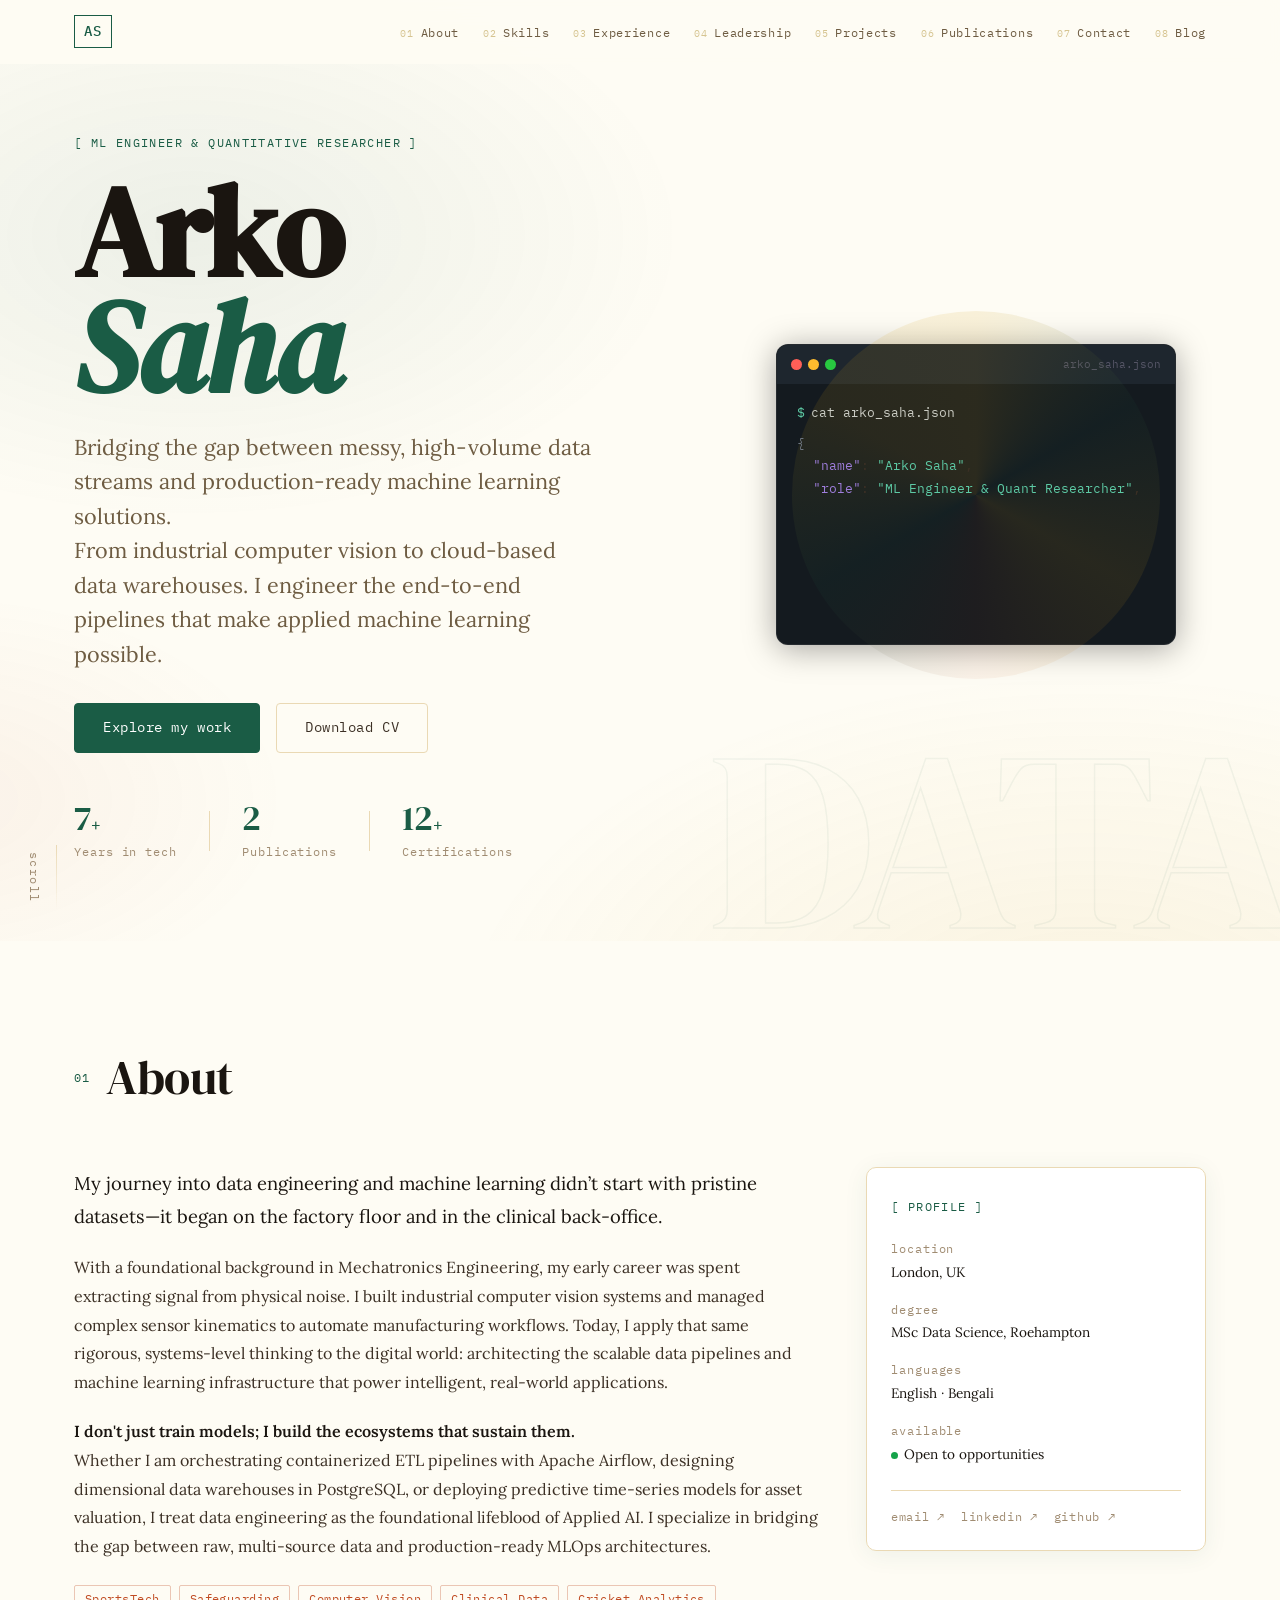
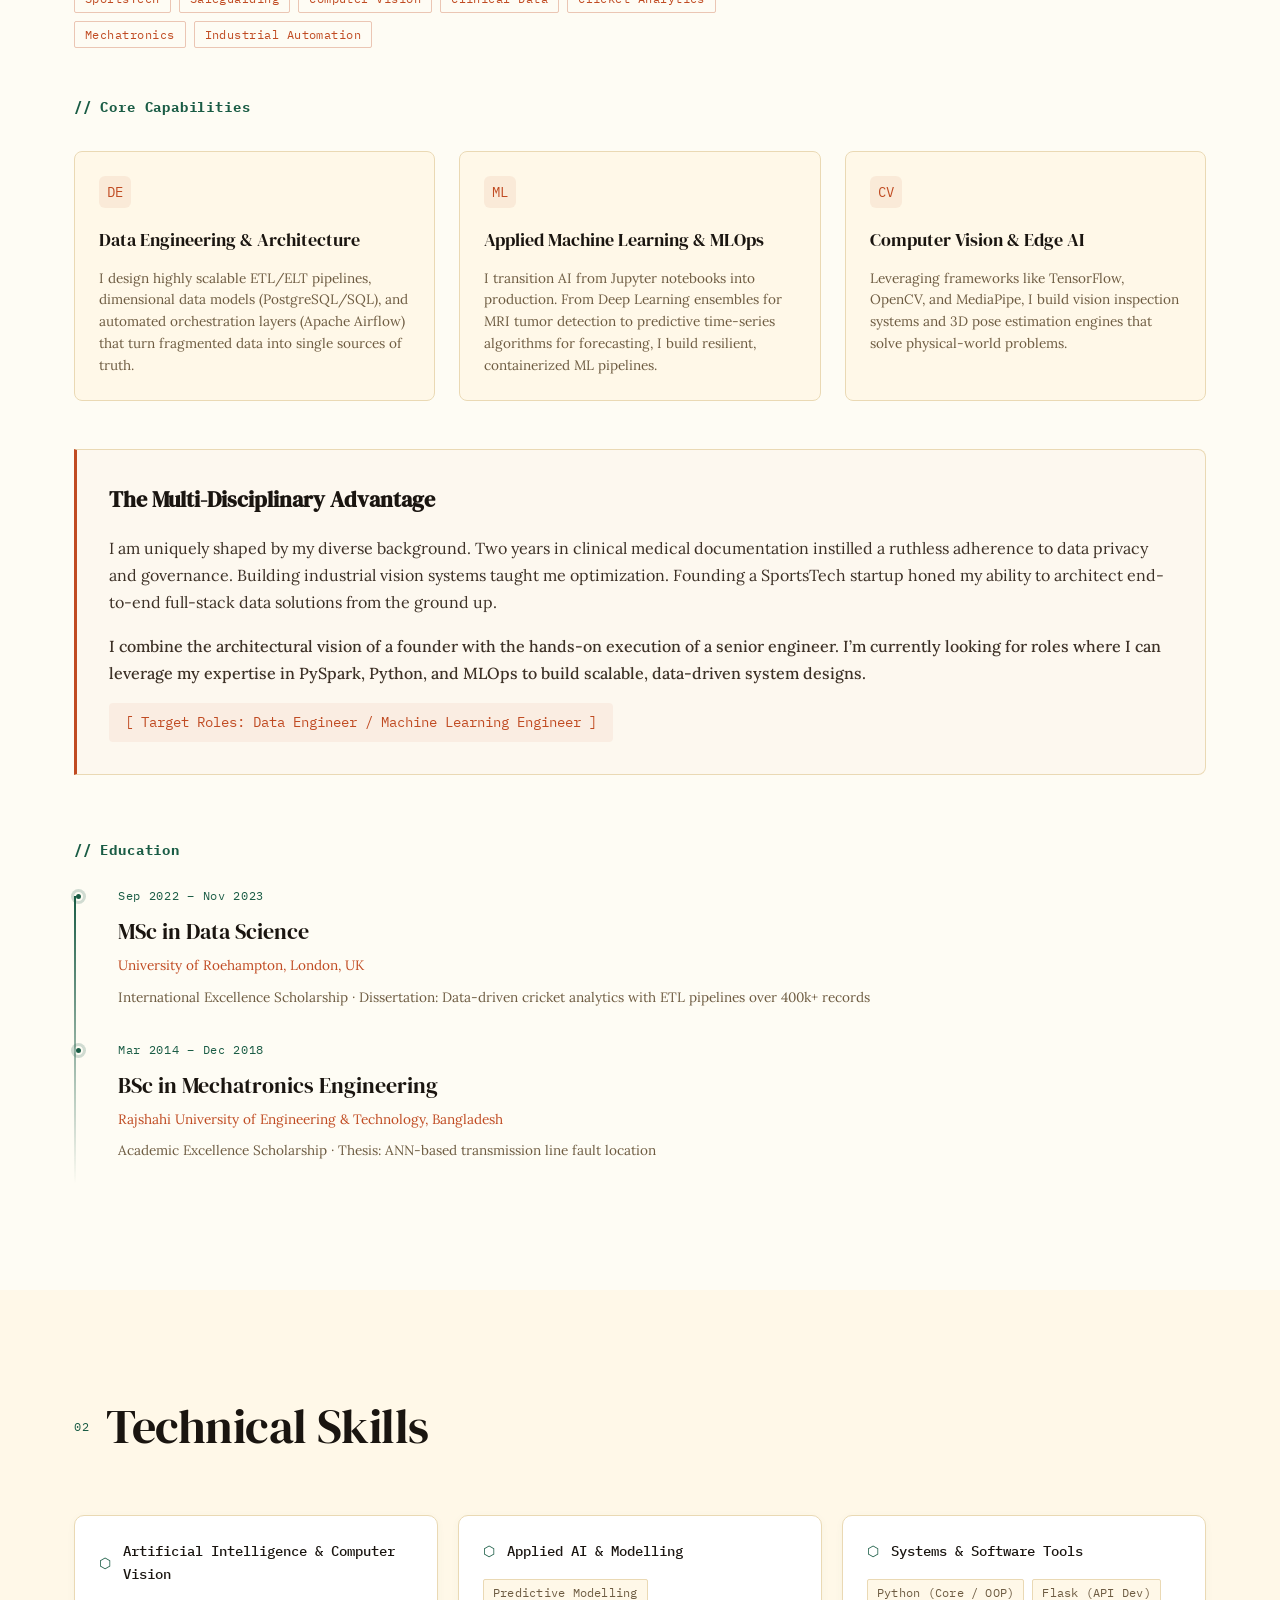
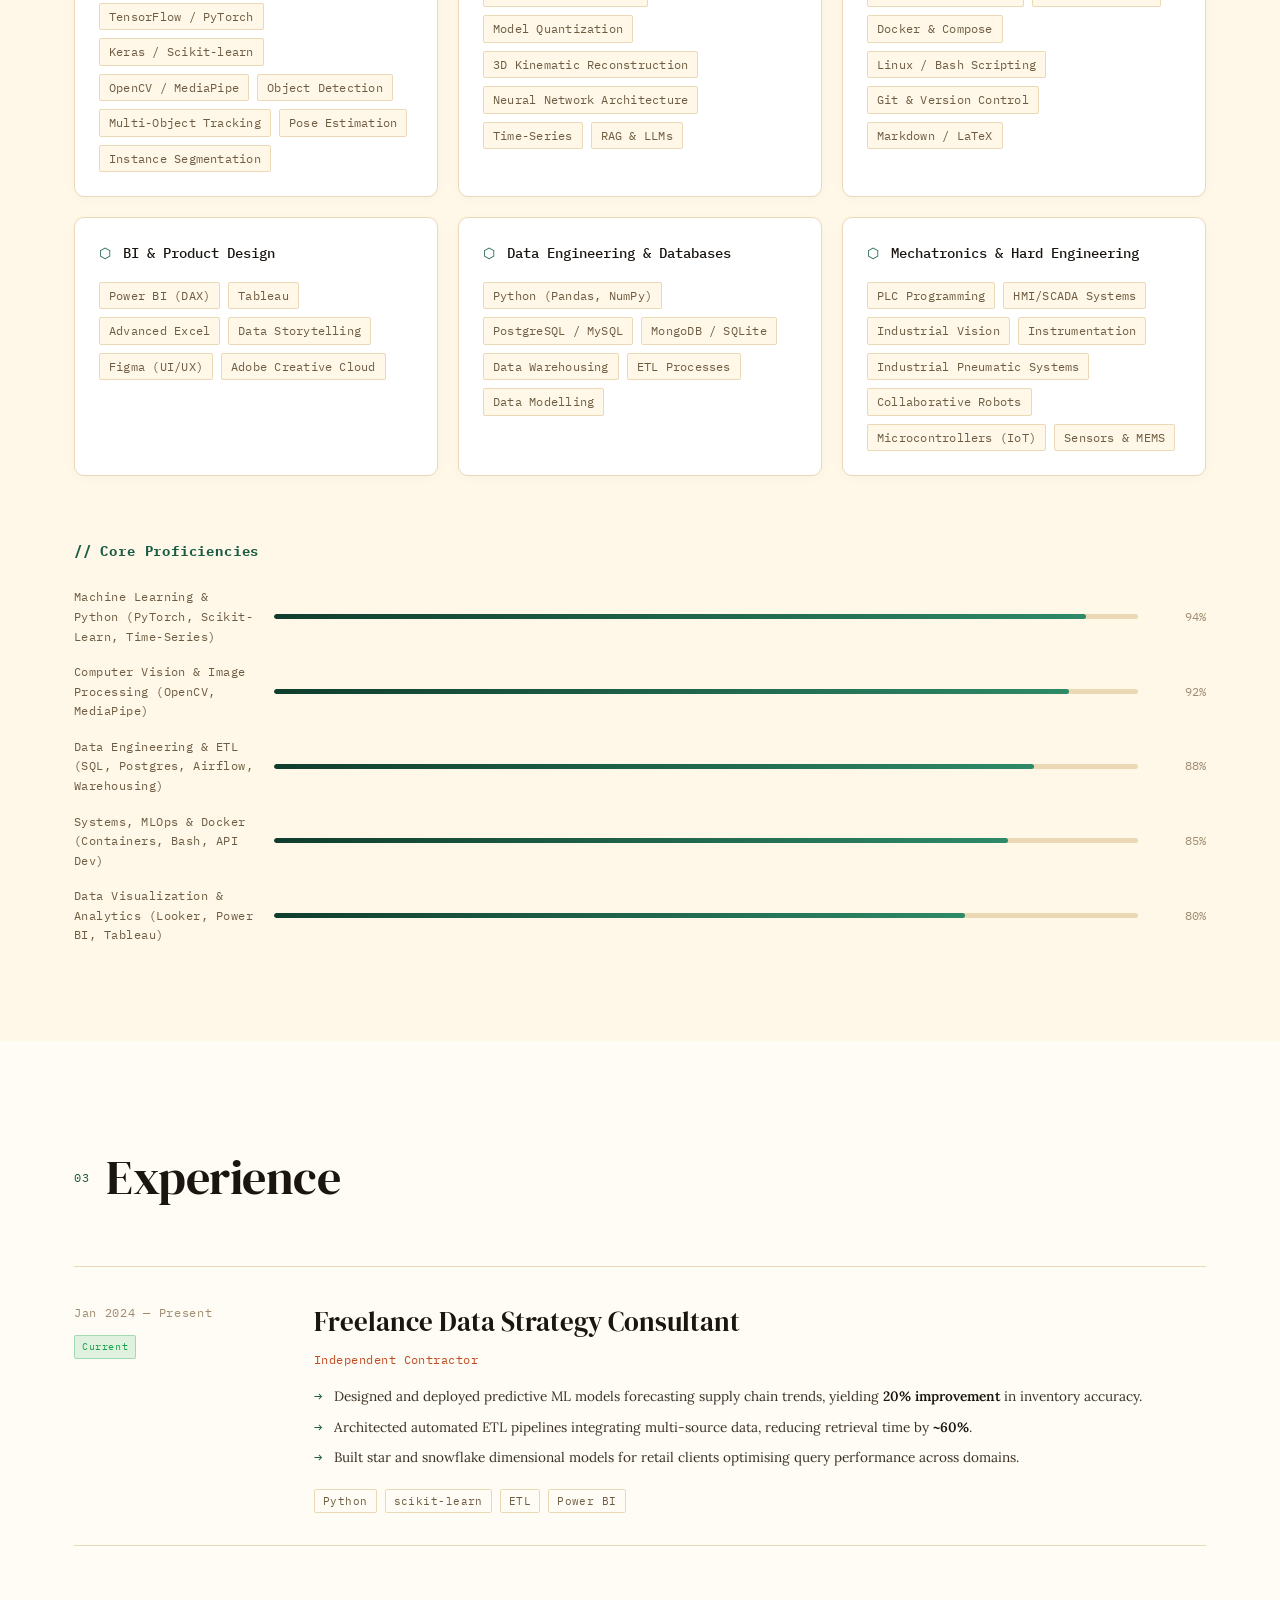
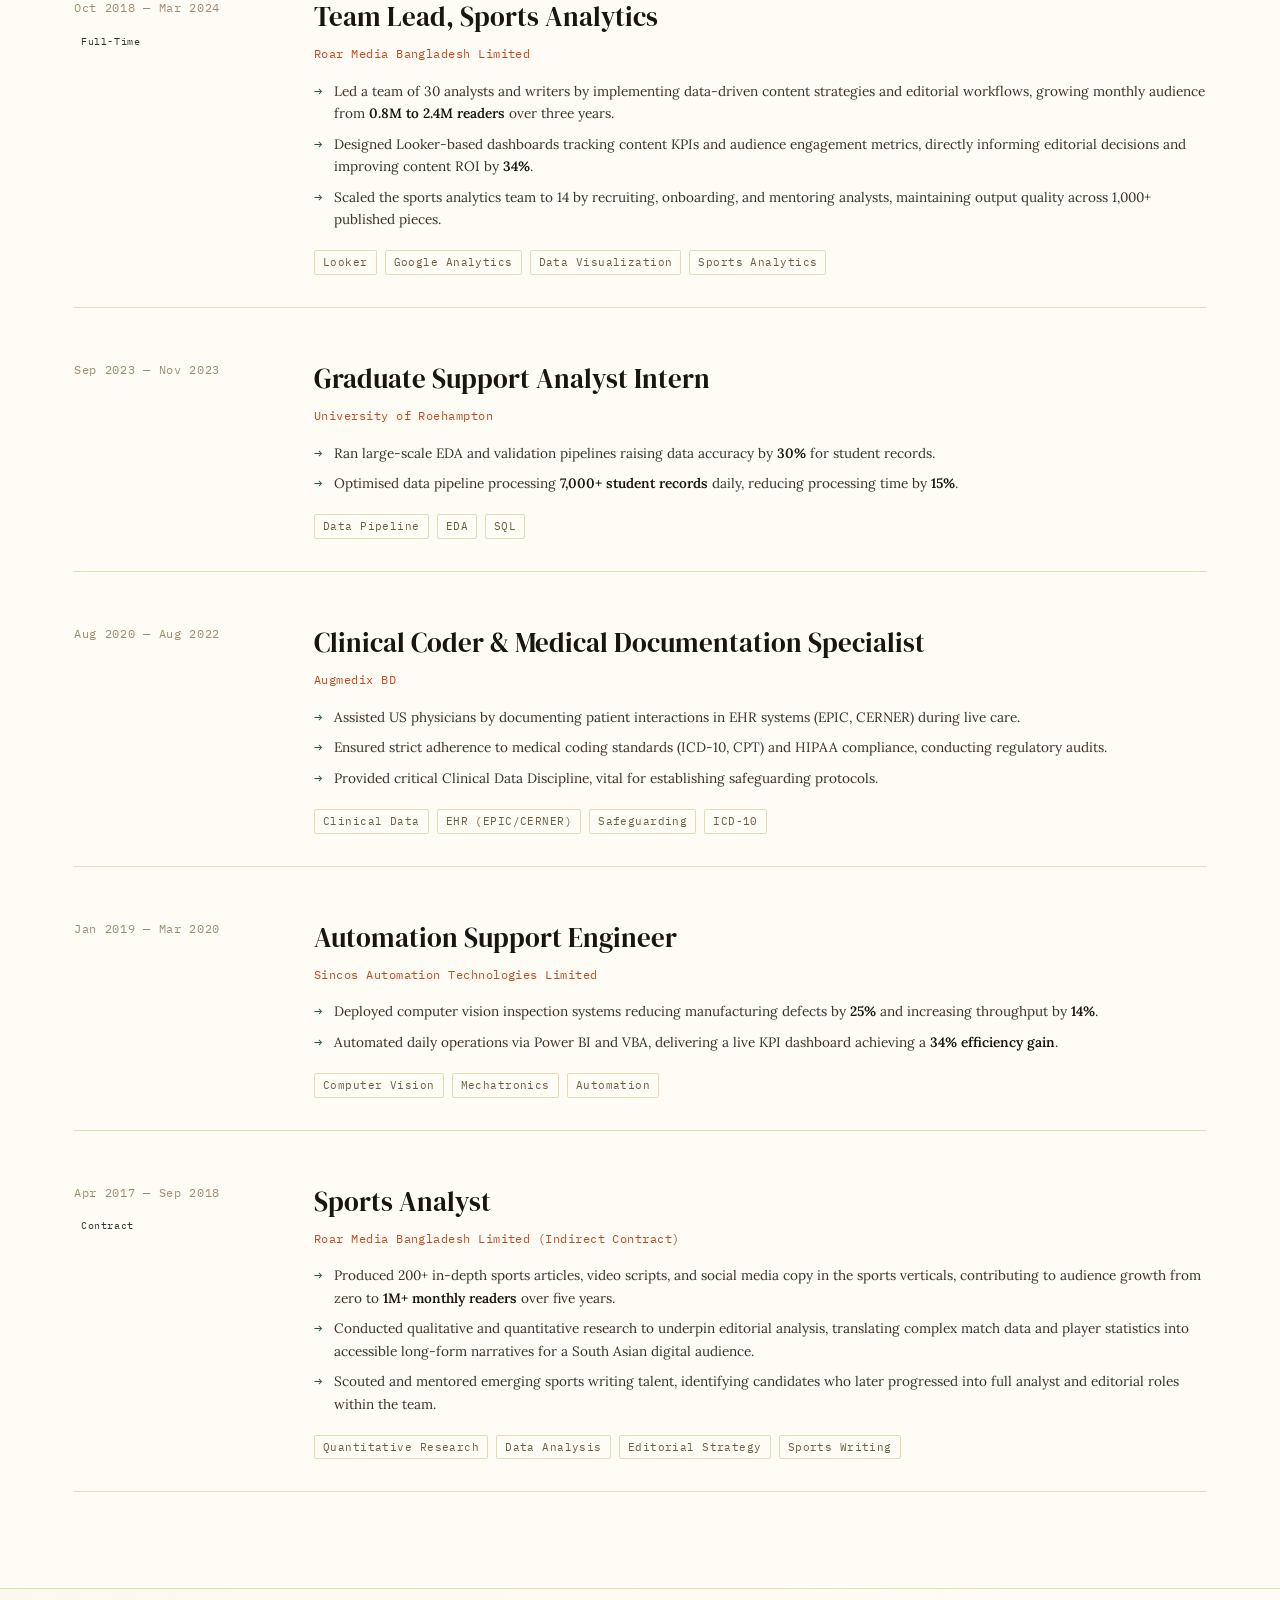
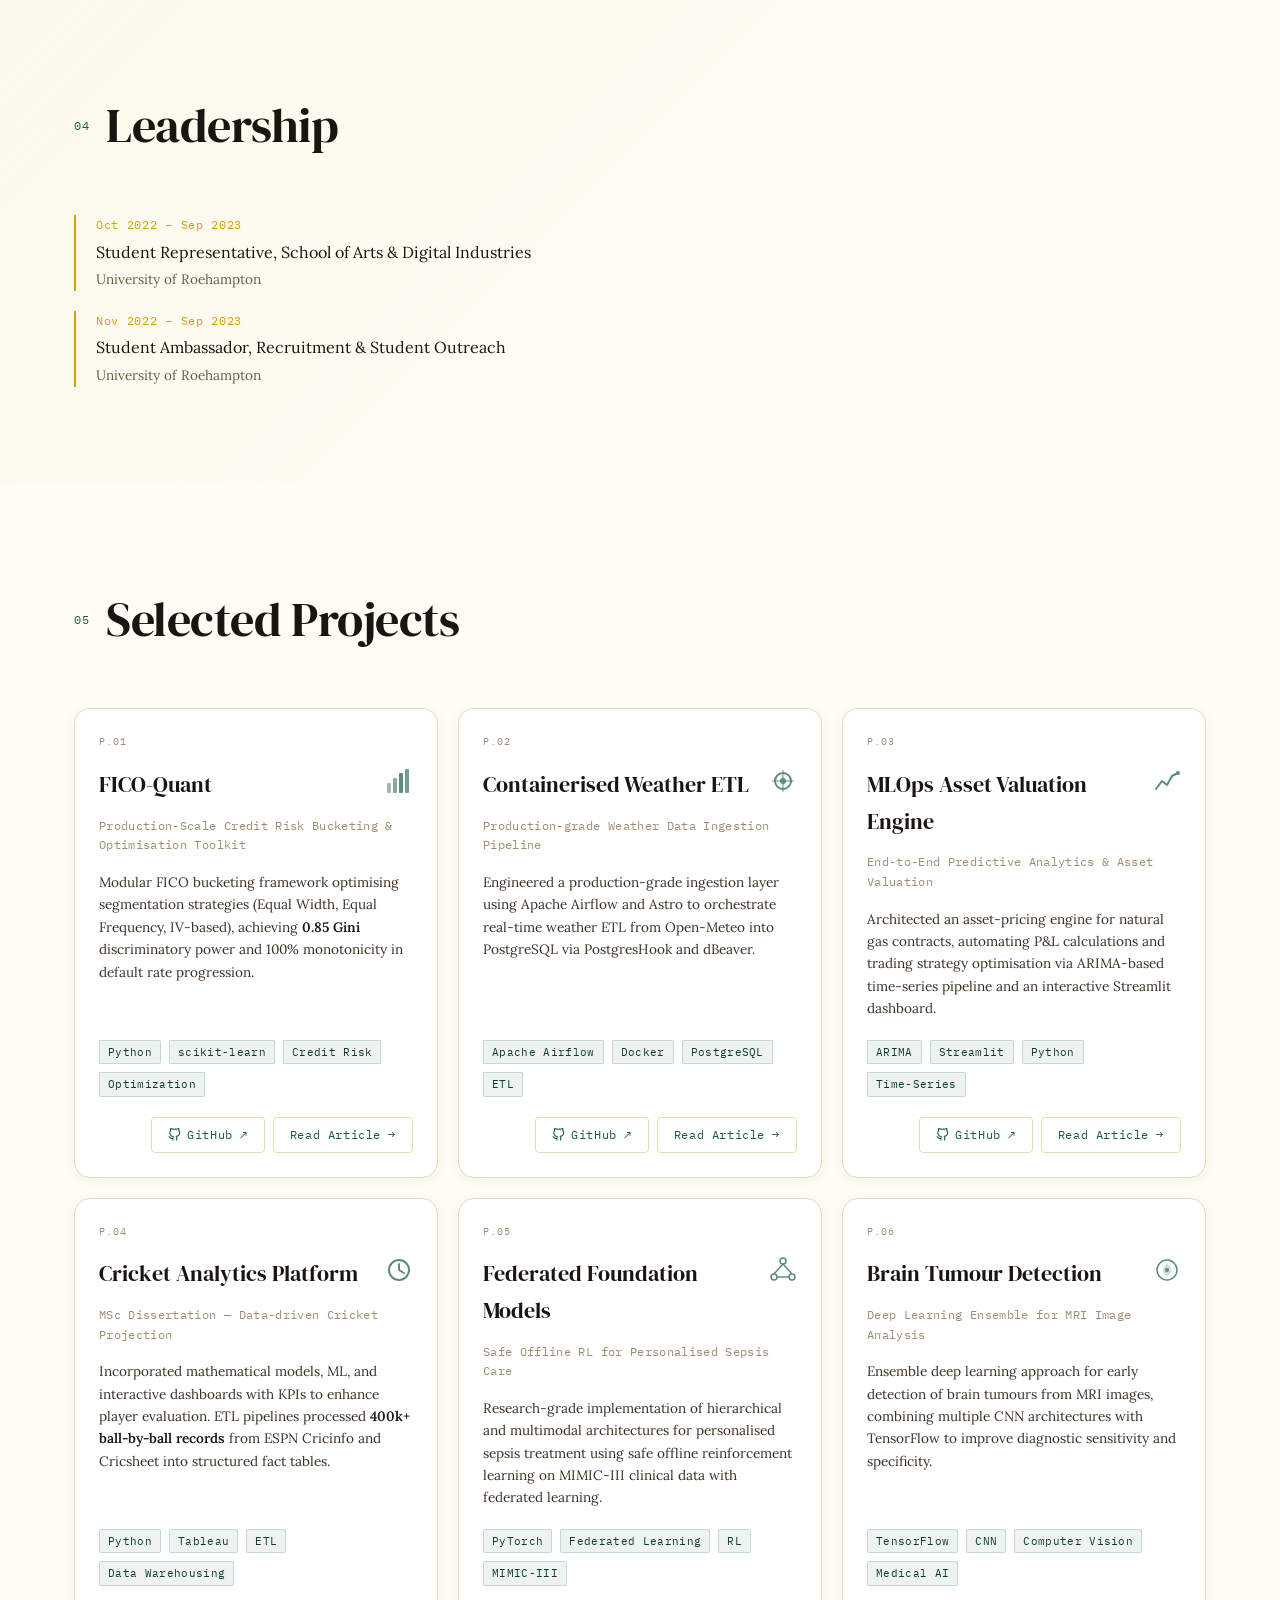
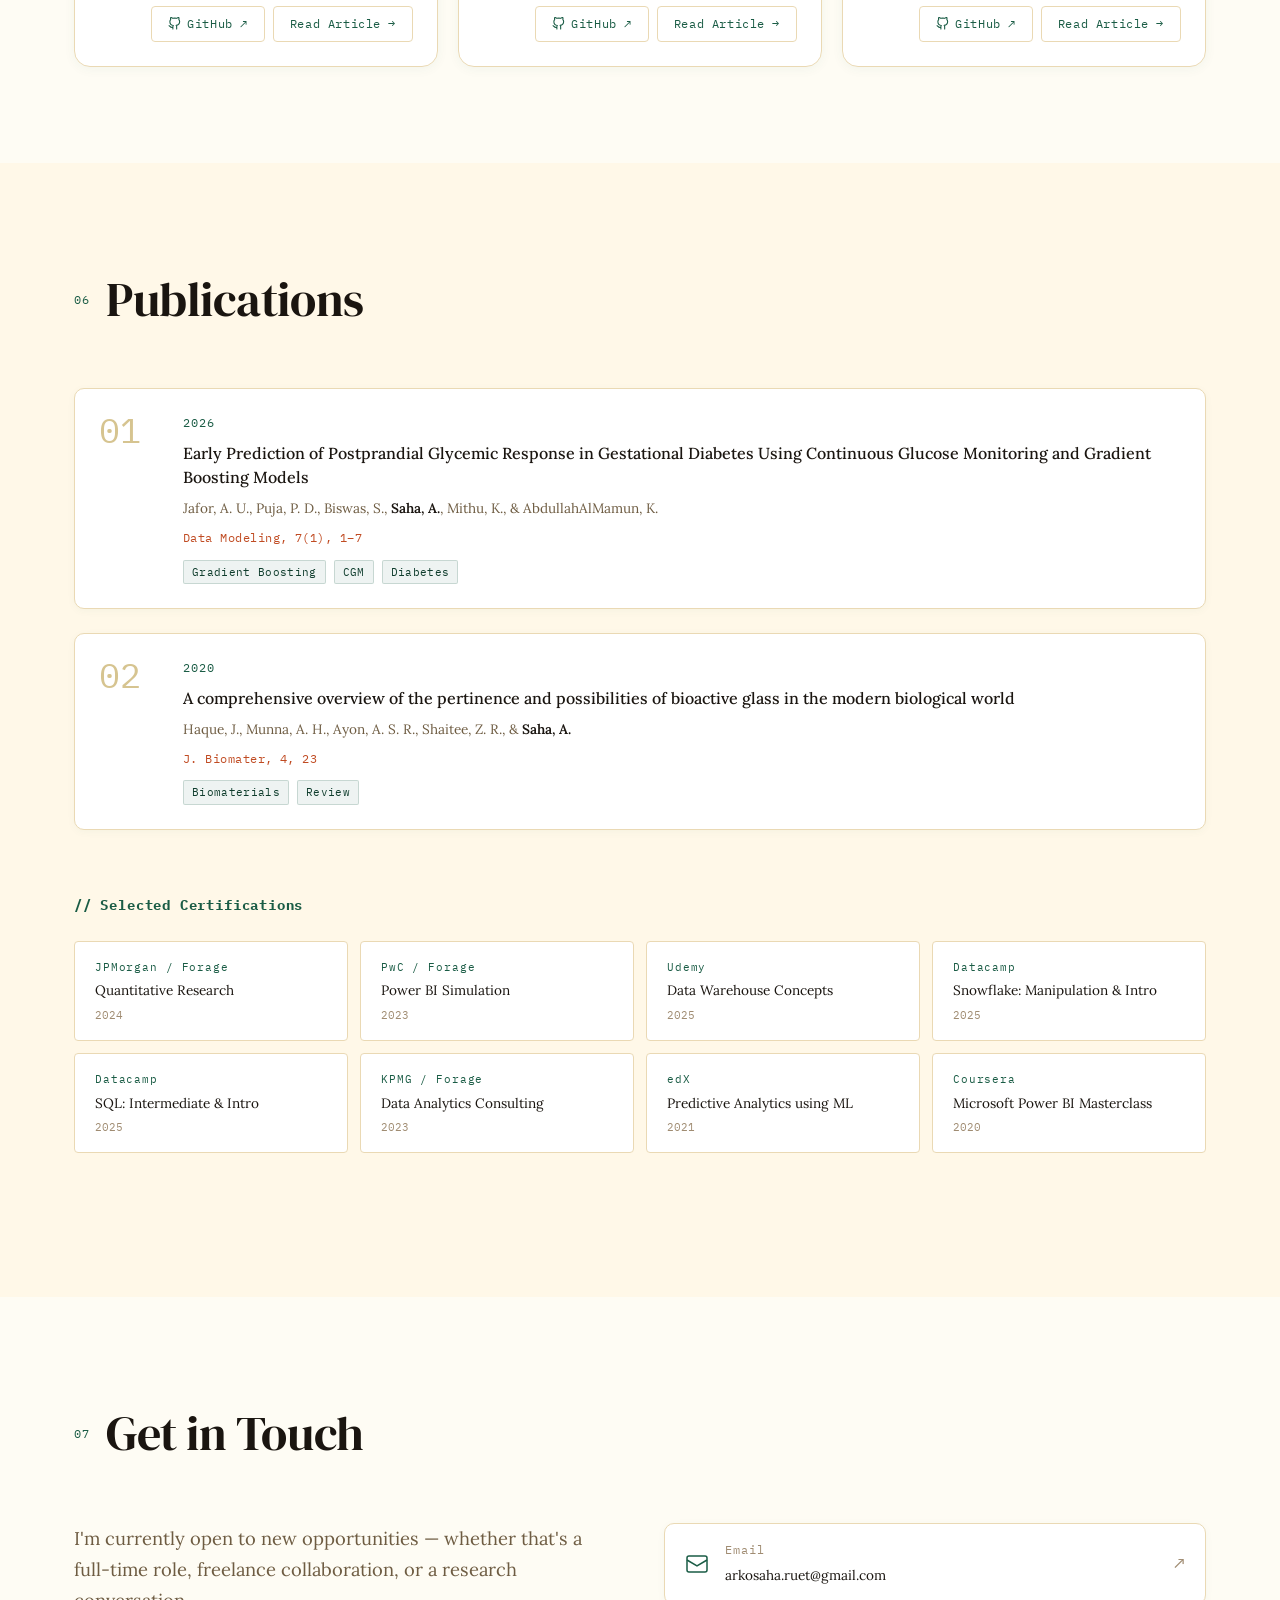
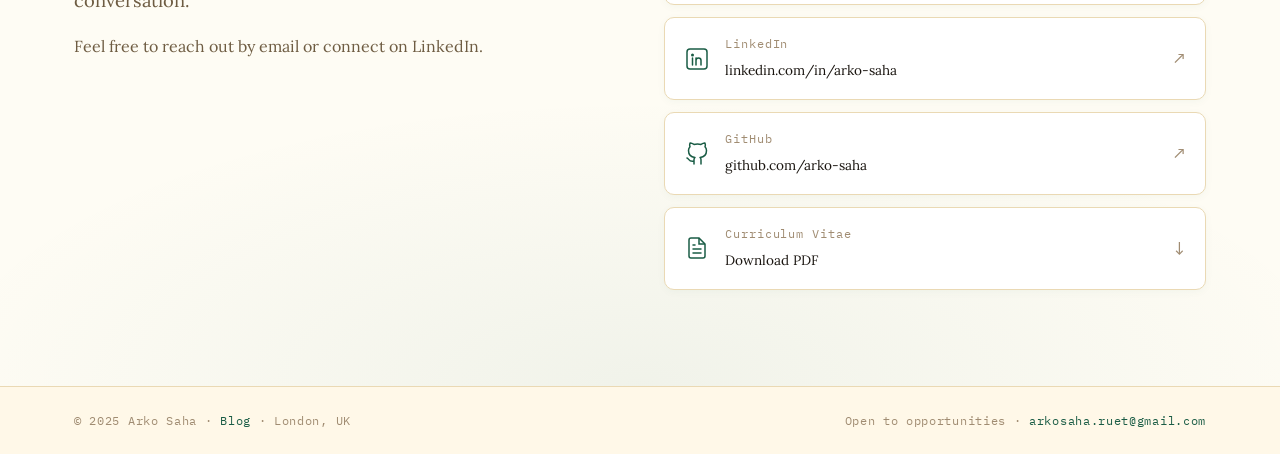
==== commit 078c86c1: "Update index.html Headliner copy updated." ====
--- a/index.html
+++ b/index.html
@@ -76,9 +76,8 @@
           </h1>
 
           <p class="hero-tagline reveal-up" style="animation-delay:.4s">
-            Bridging Computer Vision, Clinical Safeguarding, and Advanced Analytics &mdash; <br class="br-md"/>
-            for the next generation of sports tech.
-          </p>
+  Bridging the gap between messy, high-volume data streams and production-ready machine learning solutions. <br class="br-md"/>
+  From industrial computer vision to cloud-based data warehouses. I engineer the end-to-end pipelines that make applied machine learning possible. </p>
 
           <div class="hero-cta reveal-up" style="animation-delay:.55s">
             <a href="#about" class="btn btn-primary">Explore my work</a>
